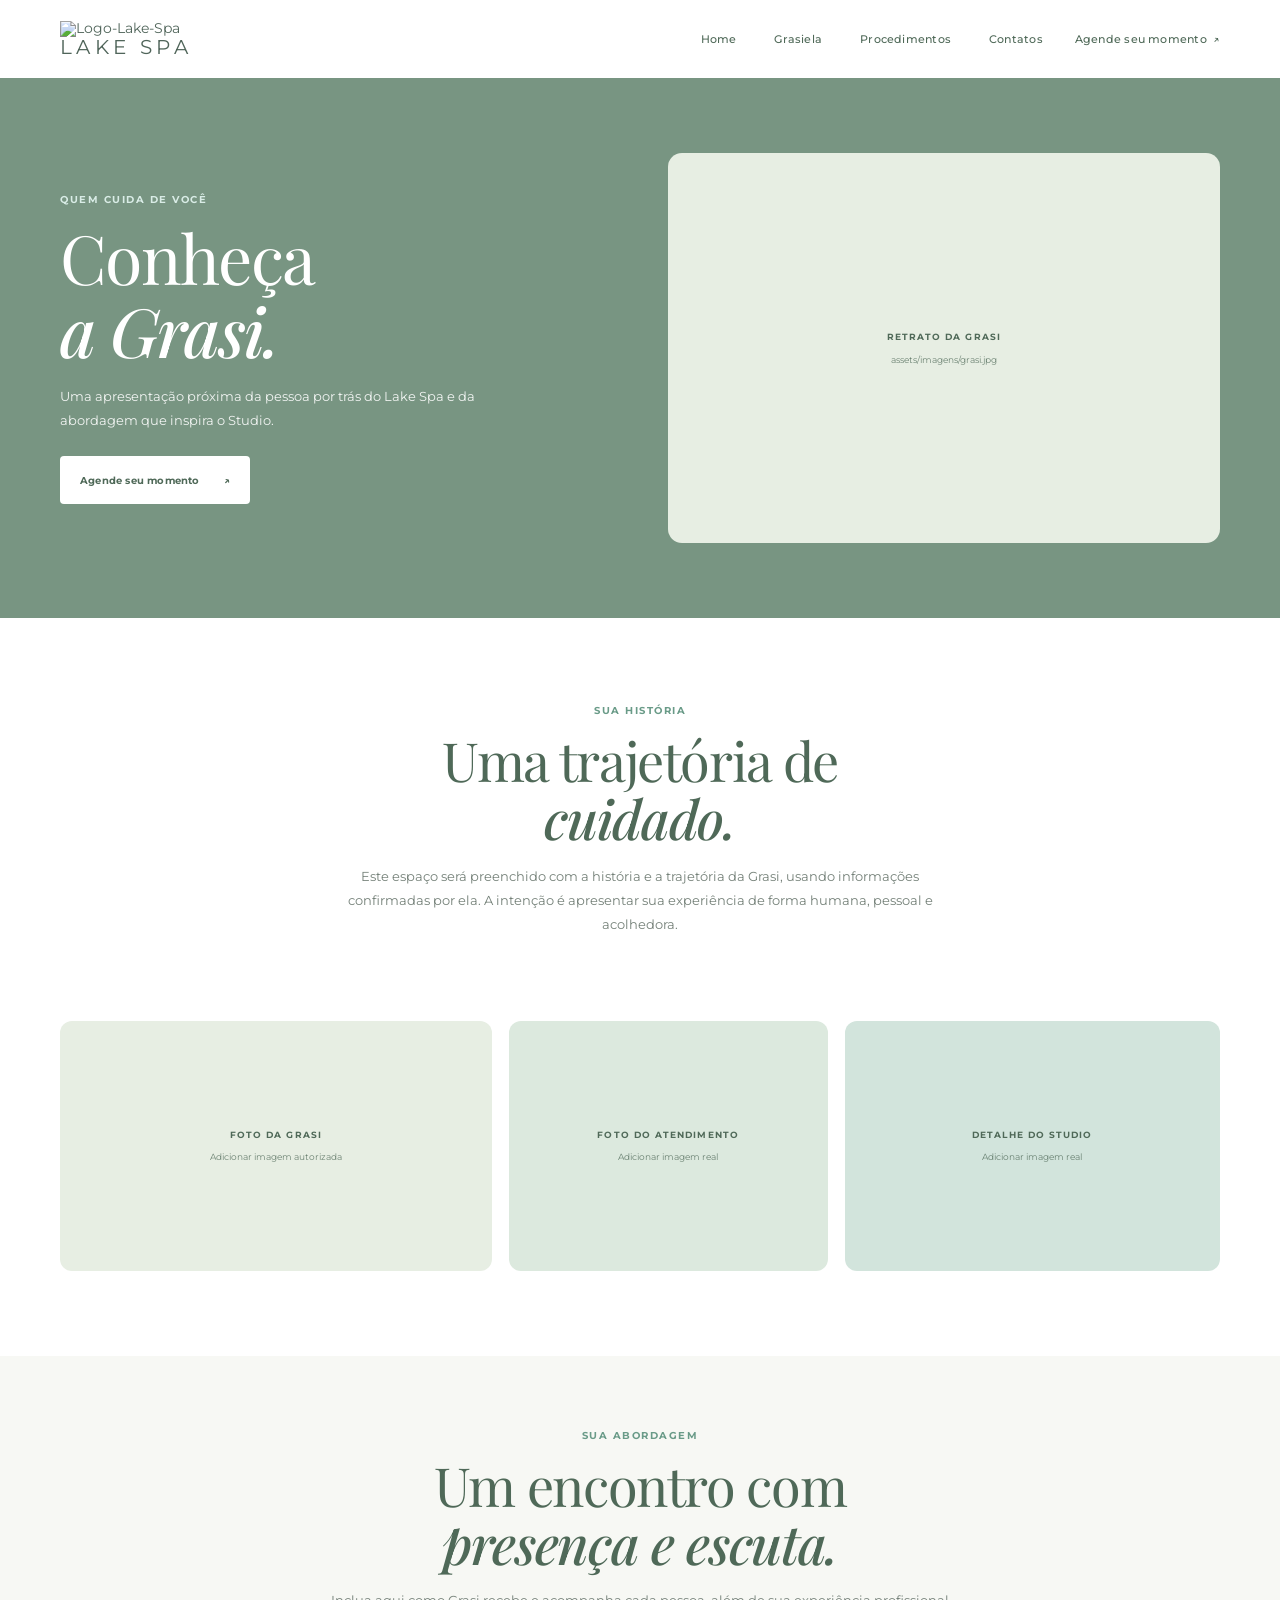
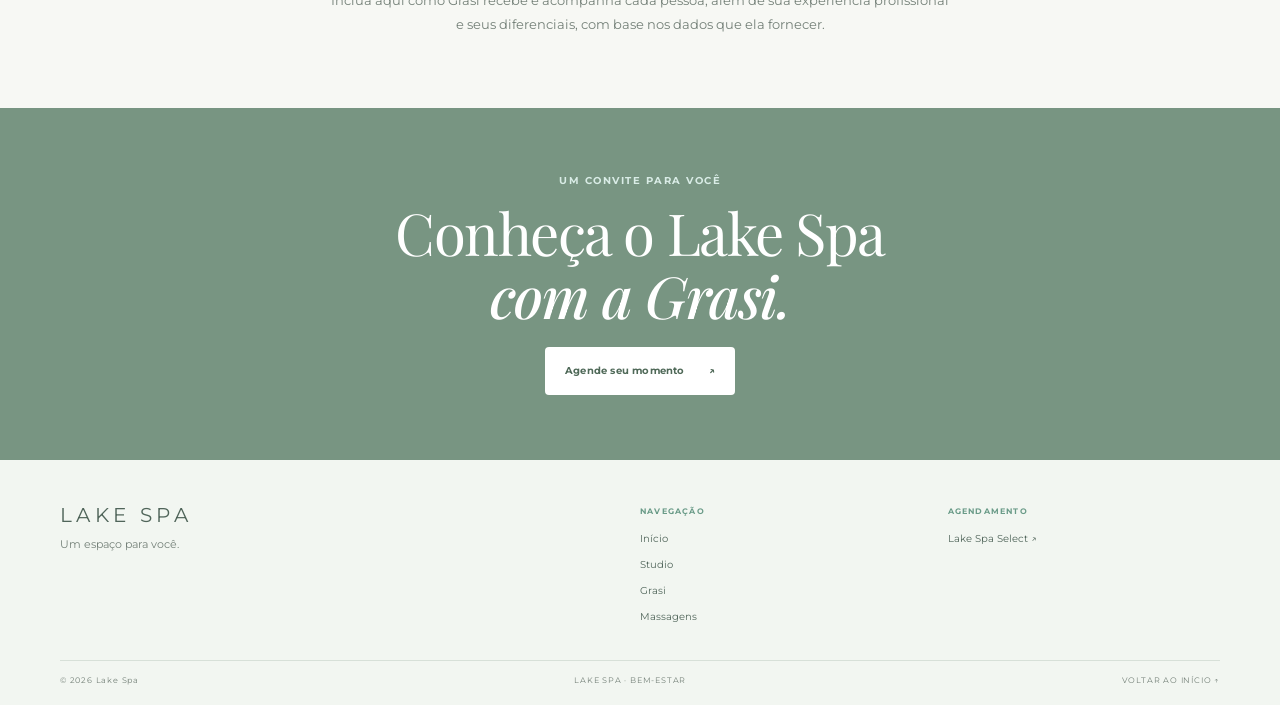
==== grasi.html @ 9eff35d7 "Projeto lake spa" ====
<!doctype html>
<html lang="pt-BR">
<head>
  <meta charset="utf-8">
  <meta name="viewport" content="width=device-width, initial-scale=1">
  <meta name="description" content="Conheça Grasi e a abordagem de cuidado que inspira o Lake Spa.">
  <meta name="theme-color" content="#2f7085">
  <meta property="og:title" content="Grasi | Lake Spa">
  <meta property="og:description" content="Conheça a pessoa por trás do Lake Spa e sua forma de cuidar.">
  <meta property="og:type" content="website">
  <title>Grasi | Lake Spa</title>
  <link rel="icon" href="assets/icones/favicon.svg" type="image/svg+xml">
  <link rel="preconnect" href="https://fonts.googleapis.com">
  <link rel="preconnect" href="https://fonts.gstatic.com" crossorigin>
  <link href="https://fonts.googleapis.com/css2?family=Montserrat:wght@400;500;600;700&family=Playfair+Display:ital,wght@0,400;0,500;1,400;1,500&display=swap" rel="stylesheet">
  <link rel="stylesheet" href="css/style.css">
  <script src="js/script.js" defer></script>
</head>

<body>
  <a class="skip-link" href="#conteudo">Pular para o conteúdo</a>
  <header class="site-header"><div class="header-inner">

    <a class="brand" href="index.html" aria-label="Lake Spa, início">
       <img src="assets/icones/logo-lake-spa.svg" alt="Logo-Lake-Spa">
       <span class="brand-name">LAKE SPA</span>
      </a>

    <button class="menu-toggle" type="button" aria-label="Abrir menu" aria-controls="site-navigation" aria-expanded="false"><span></span><span></span><span></span></button>

      <nav class="site-nav" id="site-navigation" aria-label="Navegação principal">
        <a href="index.html">Home</a>
        <a href="grasi.html">Grasiela</a>
        <a href="procedimentos.html">Procedimentos</a>
        <a href="#contato">Contatos</a>
      </nav>

    <a class="header-cta" href="https://lakespaselect.com/">Agende seu momento <span aria-hidden="true">↗</span></a>

  </div></header>
  <main id="conteudo">
    <section class="detail-hero">
      <div class="detail-copy"><p class="eyebrow">QUEM CUIDA DE VOCÊ</p><h1>Conheça<br><em>a Grasi.</em></h1><p>Uma apresentação próxima da pessoa por trás do Lake Spa e da abordagem que inspira o Studio.</p><a class="button button-light" href="https://lakespaselect.com/">Agende seu momento <span aria-hidden="true">↗</span></a></div>
      <div class="photo-slot detail-photo" role="img" aria-label="Espaço reservado para retrato autorizado da Grasi"><span>RETRATO DA GRASI</span><small>assets/imagens/grasi.jpg</small></div>
    </section>
    <section class="detail-story"><p class="eyebrow">SUA HISTÓRIA</p><h2>Uma trajetória de<br><em>cuidado.</em></h2><p>Este espaço será preenchido com a história e a trajetória da Grasi, usando informações confirmadas por ela. A intenção é apresentar sua experiência de forma humana, pessoal e acolhedora.</p></section>
    <section class="detail-gallery" aria-label="Fotografias da Grasi e do Studio"><div class="photo-slot" role="img" aria-label="Espaço reservado para foto autorizada da Grasi"><span>FOTO DA GRASI</span><small>Adicionar imagem autorizada</small></div><div class="photo-slot" role="img" aria-label="Espaço reservado para foto de atendimento"><span>FOTO DO ATENDIMENTO</span><small>Adicionar imagem real</small></div><div class="photo-slot" role="img" aria-label="Espaço reservado para foto do Studio"><span>DETALHE DO STUDIO</span><small>Adicionar imagem real</small></div></section>
    <section class="grasi-approach"><p class="eyebrow">SUA ABORDAGEM</p><h2>Um encontro com<br><em>presença e escuta.</em></h2><p>Inclua aqui como Grasi recebe e acompanha cada pessoa, além de sua experiência profissional e seus diferenciais, com base nos dados que ela fornecer.</p></section>
    <section class="detail-end"><p class="eyebrow">UM CONVITE PARA VOCÊ</p><h2>Conheça o Lake Spa<br><em>com a Grasi.</em></h2><a class="button button-light" href="https://lakespaselect.com/">Agende seu momento <span aria-hidden="true">↗</span></a></section>
  </main>
  <footer class="site-footer"><div class="footer-main"><div><a class="brand footer-brand" href="index.html"><span class="brand-name">LAKE SPA</span><span class="brand-caption">BEM-ESTAR E CUIDADO</span></a><p>Um espaço para você.</p></div><div><span class="footer-title">NAVEGAÇÃO</span><a href="index.html#inicio">Início</a><a href="index.html#studio">Studio</a><a href="grasi.html">Grasi</a><a href="index.html#massagens">Massagens</a></div><div><span class="footer-title">AGENDAMENTO</span><a href="https://lakespaselect.com/">Lake Spa Select ↗</a></div></div><div class="footer-bottom"><span>© <span data-current-year></span> Lake Spa</span><span>LAKE SPA · BEM-ESTAR</span><a href="index.html">VOLTAR AO INÍCIO ↑</a></div></footer>
</body>
</html>
---- css/style.css ----
:root {

  --lake-blue: #789582;
  --lake-blue-deep: #4f6958;
  --lake-blue-dark: #3f5748;

  --lake-white: #ffffff;
  --lake-pale: #f7f8f4;

  --lake-sage: #e7eee3;
  --lake-sage-strong: #dce8d9;
  --lake-mint: #d5e5db;
  --lake-sage-soft: #eef3eb;

  --lake-text: #50655a;
  --lake-muted: #748078;

  --lake-line: rgba(79, 105, 88, .16);

  --font-title: "Playfair Display", Georgia, "Times New Roman", serif;
  --font-body: "Montserrat", Arial, Helvetica, sans-serif;

  --content-width: 1160px;

}

* { box-sizing: border-box; }
html { scroll-behavior: smooth; }

body { 
  margin: 0;
  overflow-x: hidden;
  background: var(--lake-white);
  color: var(--lake-text);
  font-family: var(--font-body);
  font-size: 14px;
  font-weight: 400;
  line-height: 1.7;
}

a { color: inherit; text-decoration: none; }
img { display: block; max-width: 100%; }
button { font: inherit; }

h1, h2, h3, p {
     margin-top: 0;
}

h1, h2 { 
font-family: var(--font-title);
  font-weight: 400;
  letter-spacing: -.025em;
  line-height: 1.08;
 }

h3 {
  font-family: var(--font-title);
  font-weight: 500;
}

h1 em, h2 em { 
    font-weight: 500;
}

:focus-visible { outline: 3px solid #9acdb6; outline-offset: 4px; }
.skip-link { position: absolute; top: -5rem; left: 1rem; z-index: 100; padding: .8rem 1rem; background: #fff; }
.skip-link:focus { top: 1rem; }
.eyebrow { margin: 0 0 12px; font-size: 10px; font-weight: 700; letter-spacing: .15em; line-height: 1.6; text-transform: uppercase; }

/* Navegação: mantida compacta para dar destaque ao Hero */
.site-header { 
    position: relative; 
    z-index: 20; 
    min-height: 78px;
     background: #fff; 
}

.header-inner { 
  width: min(var(--content-width), calc(100% - 64px));
  min-height: 78px;
  margin: 0 auto;
  display: flex;
  align-items: center;
  justify-content: space-between;
  gap: 32px;
}

.brand { 
    display: flex; 
    flex-direction: column; 
    flex: 0 0 auto; 
    line-height: 1.1; 
}

.brand-name { 
  color: var(--lake-green-deep);
  font-family: var(--font-body);
  font-size: 20px;
  font-weight: 400;
  letter-spacing: .22em;
  line-height: 1;
}

.brand-caption { 
display: none
}

.site-nav { 
  display: flex;
  align-items: center;
  justify-content: center;
  gap: clamp(22px, 3vw, 38px);
  margin-left: auto;
  font-size: 11px;
  font-weight: 500;
}

.site-nav a { 
  position: relative;
  display: inline-flex;
  align-items: center;
  min-height: 32px;
  color: var(--lake-blue-deep);
  letter-spacing: .02em;
  transition: color .25s ease;
}

.site-nav a::after {
  content: "";
  position: absolute;
  left: 0;
  bottom: 2px;
  width: 100%;
  height: 1px;
  background: var(--lake-blue);
  transform: scaleX(0);
  transform-origin: center;
  transition: transform .28s ease;
}

.site-nav a:hover::after {
  transform: scaleX(1);
}

.site-nav a[aria-current="page"] {
  color: var(--lake-blue);
}

.site-nav a[aria-current="page"]::after {
  transform: scaleX(1);
}

.header-cta { 
  gap: 6px;
  min-height: 32px;
  padding: 0;
  border: 0;
  border-radius: 0;
  background: transparent;
  font-family: var(--font-body);
  font-size: 11px;
  font-weight: 500;
  white-space: nowrap;
 }



.site-nav a,
.header-cta {
  position: relative;
  display: inline-flex;
  align-items: center;
  min-height: 32px;
  color: var(--lake-blue-deep);
  letter-spacing: .02em;
  transition: color .25s ease;
}

.site-nav a::after,
.header-cta::after {
  content: "";
  position: absolute;
  left: 0;
  bottom: 2px;
  width: 100%;
  height: 1px;
  background: var(--lake-blue);
  transform: scaleX(0);
  transform-origin: center;
  transition: transform .28s ease;
}

.site-nav a:hover::after,
.header-cta:hover::after {
  transform: scaleX(1);
}

.menu-toggle { 
    display: none; 
}

/* Hero com colagem de imagens sobre teal, inspirada na referência */
.hero { min-height: 610px; display: grid; grid-template-columns: 1.05fr .95fr; align-items: center; gap: clamp(35px, 7vw, 92px); padding: 72px max(32px, calc((100% - var(--content-width))/2)); background: var(--lake-blue); color: #fff; }
.hero-collage { min-height: 440px; position: relative; width: min(100%, 570px); margin: 0 auto; }
.hero-collage::before, .hero-collage::after { content: ""; position: absolute; width: 73%; height: 82%; border: 1px solid rgba(187, 225, 214, .72); border-radius: 24px; }
.hero-collage::before { top: 1%; left: 3%; }
.hero-collage::after { top: 10%; right: 0; }
.photo-slot { position: relative; overflow: hidden; display: flex; flex-direction: column; align-items: center; justify-content: center; text-align: center; }
.photo-slot > span, .photo-slot > small { position: relative; z-index: 1; }
.photo-slot > span { font-size: 9px; font-weight: 700; letter-spacing: .12em; }
.photo-slot > small { margin-top: 7px; font-size: 9px; opacity: .8; }
.hero-photo { position: absolute; z-index: 1; width: 66%; height: 83%; border-radius: 15px; color: var(--lake-blue-deep); box-shadow: 0 10px 26px rgba(22, 56, 68, .12); }
.hero-photo-back { top: 5%; left: 7%; background: #d9e8df; }
.hero-photo-front { right: 1%; bottom: 8%; width: 58%; height: 68%; background: #bdd8d2; }
.hero-logo { position: absolute; z-index: 3; bottom: 3%; left: 45%; display: flex; flex-direction: column; align-items: center; color: #fff; font-size: 11px; font-weight: 400; letter-spacing: .24em; text-shadow: 0 1px 7px rgba(27,74,90,.45); }
.lotus-mark { font-size: 34px; line-height: 1.1; }
.hero-copy { max-width: 490px; padding: 14px 0; }
.hero-copy .eyebrow { color: #d9ece6; }
.hero h1 { margin: 15px 0 19px; font-size: clamp(52px, 6vw, 78px); line-height: 1.02; }
.hero-copy > p:not(.eyebrow) { max-width: 430px; margin: 0 0 26px; color: rgba(255,255,255,.9); font-size: 14px; line-height: 1.8; }
.button { min-height: 48px; display: inline-flex; align-items: center; justify-content: center; gap: 24px; padding: 0 20px; border-radius: 4px; font-size: 10px; font-weight: 700; letter-spacing: .02em; transition: background .2s ease, color .2s ease, transform .2s ease; }
.button:hover { transform: translateY(-2px); }

.button-light { 
    background: #fff; 
    color: var(--lake-blue-deep);
 }

.button-light:hover { 
    background: var(--lake-sage);
 }

.button-blue {
     background: var(--lake-blue);
      color: #fff; 
}

.hero-copy .button-light { 
  background: var(--lake-green);
  color: #ffffff;
}

/* Seções institucionais */
.section { padding: clamp(68px, 8vw, 105px) max(24px, calc((100% - var(--content-width))/2)); }
.section-heading { max-width: 720px; margin: 0 auto 38px; text-align: center; }
.section-heading .eyebrow { color: #6a9b88; }
.section-heading h2, .feature-copy h2, .final-cta h2 { margin: 10px 0 17px; color: var(--lake-blue-deep); font-size: clamp(35px, 4vw, 52px); }
.section-heading > p:not(.eyebrow) { max-width: 660px; margin: 0 auto; color: var(--lake-muted); font-size: 13px; line-height: 1.8; }
.intro { padding-top: 90px; padding-bottom: 90px; }
.intro .section-heading { margin-bottom: 19px; }
.text-link { width: fit-content; display: flex; gap: 17px; align-items: center; margin: 0 auto; padding: 7px 0; border-bottom: 1px solid var(--lake-blue); font-size: 11px; font-weight: 700; }
.text-link span { font-size: 15px; }

.benefits { 
  padding-top: 78px;
  padding-bottom: 100px;
  background: var(--lake-sage-soft);
}

.benefit-grid { width: min(1080px,100%); margin: auto; display: grid; grid-template-columns: repeat(4,1fr); gap: 17px; }
.benefit { min-height: 198px; display: flex; flex-direction: column; align-items: center; justify-content: center; padding: 24px 19px; border-radius: 13px; background: var(--lake-sage); text-align: center; }
.benefit-icon { margin-bottom: 12px; color: #5aaf91; font-family: var(--font-title); font-size: 34px; line-height: 1; }
.benefit h3 { margin: 0 0 8px; color: var(--lake-blue-deep); font-family: var(--font-title); font-size: 19px; font-weight: 500; }
.benefit p { max-width: 230px; margin: 0; color: var(--lake-muted); font-size: 11px; line-height: 1.7; }
.feature { width: min(var(--content-width),calc(100% - 64px)); margin: 0 auto; padding: 88px 0; display: grid; grid-template-columns: 1.02fr .98fr; align-items: center; gap: clamp(45px,8vw,100px); }
.feature-grasi { grid-template-columns: .98fr 1.02fr; border-top: 1px solid var(--lake-line); }
.feature-photo { min-height: 420px; border-radius: 13px; color: var(--lake-blue-deep); background: var(--lake-sage); }
.studio-photo { background: #dce9de; }
.grasi-photo { background: #e4ebdd; }
.feature-copy { max-width: 475px; }
.feature-copy .eyebrow { color: #6a9b88; }
.feature-copy h2 { margin-top: 13px; }
.feature-copy > p:not(.eyebrow) { max-width: 430px; margin-bottom: 25px; color: var(--lake-muted); font-size: 13px; line-height: 1.85; }
.feature-grasi .feature-copy { order: 0; }
.feature-grasi .feature-photo { order: 1; }

.studio-section {
  background: #ffffff;
}

.studio-details { width: min(1080px,calc(100% - 48px)); margin: auto; padding: 0 0 78px; }
.studio-details-heading { max-width: 690px; margin: 0 auto 30px; text-align: center; }
.studio-details-heading .eyebrow { color: #6a9b88; }
.studio-details-heading h2 { margin: 9px 0 13px; color: var(--lake-blue-deep); font-size: clamp(34px,4vw,49px); }
.studio-details-heading > p:not(.eyebrow) { color: var(--lake-muted); font-size: 12px; line-height: 1.8; }
.studio-gallery { display: grid; grid-template-columns: 1.15fr .9fr .9fr; gap: 15px; }
.studio-gallery-photo { min-height: 230px; border-radius: 11px; color: var(--lake-blue-deep); background: #dce9de; }
.studio-gallery-photo-two { background: #e4ebdd; }
.studio-gallery-photo-three { background: #d2e4dc; }
.studio-note-grid { display: grid; grid-template-columns: repeat(3,1fr); gap: 24px; margin: 36px 0 27px; }
.studio-note-grid article { padding: 17px 12px 0 0; border-top: 1px solid var(--lake-line); }
.studio-note-grid article > span { color: #6a9b88; font-size: 9px; font-weight: 700; }
.studio-note-grid h3 { margin: 8px 0 6px; color: var(--lake-blue-deep); font-family: var(--font-title); font-size: 18px; font-weight: 500; }
.studio-note-grid p { max-width: 300px; margin: 0; color: var(--lake-muted); font-size: 11px; line-height: 1.75; }
.studio-booking { width: fit-content; margin: 0 auto; }

.massages { 
    padding-top: 75px; 
    padding-bottom: 95px; 
    background: var(--lake-sage-soft);
 }

.massage-strip { width: min(1080px,100%); margin: 0 auto 28px; display: grid; grid-template-columns: repeat(3,1fr); gap: 22px; }
.massage-item { min-width: 0; display: block; background: #fff; border-radius: 12px; overflow: hidden; box-shadow: 0 7px 24px rgba(37,83,98,.07); }
.massage-photo { min-height: 260px; color: var(--lake-blue-deep); background: #dce9de; }
.massage-photo-two { background: #e4ebdd; }.massage-photo-three { background: #d2e4dc; }
.massage-caption { min-height: 85px; position: relative; display: flex; flex-direction: column; justify-content: center; gap: 5px; padding: 15px 42px 15px 18px; }
.massage-caption > span { color: #6a9b88; font-size: 8px; font-weight: 700; letter-spacing: .13em; }
.massage-caption strong { color: var(--lake-blue-deep); font-family: var(--font-title); font-size: 17px; font-weight: 500; }
.massage-caption i { position: absolute; top: 50%; right: 17px; transform: translateY(-50%); color: #5aaf91; font-style: normal; }
.massage-cta { display: flex; width: fit-content; margin: 0 auto; }
.ideal { display: grid; grid-template-columns: .9fr 1.1fr; align-items: center; gap: 65px; }
.ideal .section-heading { text-align: left; margin: 0; }
.ideal .section-heading .eyebrow { color: #6a9b88; }
.ideal .section-heading h2 { margin: 10px 0 0; color: var(--lake-blue-deep); font-size: clamp(37px,4.5vw,58px); }
.ideal-list { margin: 0; padding: 0; list-style: none; }
.ideal-list li { display: grid; grid-template-columns: 40px 1fr; gap: 13px; padding: 18px 0; border-bottom: 1px solid var(--lake-line); }
.ideal-list li > span { padding-top: 4px; color: #6a9b88; font-size: 10px; font-weight: 700; }
.ideal-list strong { color: var(--lake-blue-deep); font-family: var(--font-title); font-size: 19px; font-weight: 500; }
.ideal-list p { margin: 4px 0 0; color: var(--lake-muted); font-size: 11px; line-height: 1.7; }
.select-cta { min-height: 365px; display: flex; flex-direction: column; align-items: center; justify-content: center; padding: 70px 24px; background: var(--lake-blue); color: #fff; text-align: center; }
.select-cta .eyebrow { color: #d9ece6; }
.select-cta h2 { margin: 9px 0 14px; font-size: clamp(39px,5vw,61px); }
.select-cta > p:not(.eyebrow) { max-width: 480px; margin: 0 auto 22px; color: rgba(255,255,255,.9); font-size: 13px; }
.final-cta { padding: 72px 24px 84px; text-align: center; }
.final-cta .eyebrow { color: #6a9b88; }
.final-cta h2 { margin: 10px 0 21px; }

/* Rodapé institucional */
.site-footer { padding: 45px max(24px,calc((100% - var(--content-width))/2)) 17px; background: #f2f6f1; }
.footer-main { display: grid; grid-template-columns: 2fr 1fr 1fr; gap: 35px; padding-bottom: 35px; }
.footer-main > div:first-child > p { margin: 10px 0 0; color: var(--lake-muted); font-size: 11px; }
.footer-main > div:not(:first-child) { display: flex; flex-direction: column; align-items: flex-start; gap: 9px; font-size: 10px; }
.footer-title { margin-bottom: 3px; color: #6a9b88; font-size: 8px; font-weight: 700; letter-spacing: .15em; }
.footer-bottom { display: flex; justify-content: space-between; gap: 16px; padding-top: 13px; border-top: 1px solid var(--lake-line); color: var(--lake-muted); font-size: 8px; letter-spacing: .1em; }

/* Studio e Grasi: páginas próprias na mesma identidade */
.detail-hero { min-height: 540px; display: grid; grid-template-columns: 1fr 1fr; align-items: center; gap: 55px; padding: 65px max(32px,calc((100% - var(--content-width))/2)); background: var(--lake-blue); color: #fff; }
.detail-copy { max-width: 520px; }
.detail-copy .eyebrow { color: #d9ece6; }
.detail-copy h1 { margin: 12px 0 18px; font-size: clamp(43px,5.5vw,68px); }
.detail-copy h1 em { font-weight: 500; }
.detail-copy > p:not(.eyebrow) { max-width: 430px; margin-bottom: 24px; color: rgba(255,255,255,.9); font-size: 13px; line-height: 1.85; }
.detail-photo { min-height: 390px; border-radius: 14px; color: var(--lake-blue-deep); background: var(--lake-sage); }
.detail-story { width: min(800px,calc(100% - 48px)); margin: auto; padding: 85px 0; text-align: center; }
.detail-story .eyebrow, .grasi-approach .eyebrow { color: #6a9b88; }
.detail-story h2, .grasi-approach h2 { margin: 10px 0 16px; color: var(--lake-blue-deep); font-size: clamp(36px,4.5vw,54px); }
.detail-story > p:not(.eyebrow), .grasi-approach > p:not(.eyebrow) { max-width: 620px; margin: 0 auto; color: var(--lake-muted); font-size: 13px; line-height: 1.85; }
.detail-gallery { width: min(var(--content-width),calc(100% - 48px)); margin: 0 auto; padding-bottom: 85px; display: grid; grid-template-columns: 1.15fr .85fr 1fr; gap: 17px; }
.detail-gallery .photo-slot { min-height: 250px; border-radius: 12px; color: var(--lake-blue-deep); background: var(--lake-sage); }
.detail-gallery .photo-slot:nth-child(2) { background: #dce9de; }.detail-gallery .photo-slot:nth-child(3) { background: #d2e4dc; }
.grasi-approach { padding: 72px 24px; background: var(--lake-pale); text-align: center; }
.detail-end { padding: 65px 24px; background: var(--lake-blue); color: #fff; text-align: center; }
.detail-end .eyebrow { color: #d9ece6; }
.detail-end h2 { margin: 10px 0 20px; font-size: clamp(37px,4.8vw,58px); }

main {
  animation: contentEnter .7s ease both;
}

@keyframes contentEnter {
  from {
    opacity: 0;
  }

  to {
    opacity: 1;
  }
}

@media (max-width: 820px) {

  .site-header, .header-inner { min-height: 68px; }

  .header-inner { 
    width: calc(100% - 36px); 
    gap: 12px; 
}
  .brand-name { 
    font-size: 19px;
 }

  .menu-toggle { 
  order: 3;
  width: 42px;
  height: 42px;
  display: flex;
  flex-direction: column;
  justify-content: center;
  align-items: center;
  gap: 5px;
  border: 1px solid var(--lake-line);
  border-radius: 2px;
  background: #fff
}

  .menu-toggle span {   width: 17px;
  height: 1px;
  background: var(--lake-blue-deep);
 }

.header-cta {
  display: none;
}

  .site-nav {  
  position: absolute;
  top: 68px;
  left: 0;
  right: 0;
  display: none;
  flex-direction: column;
  align-items: stretch;
  gap: 0;
  padding: 9px 22px 17px;
  background: #fff;
  box-shadow: 0 12px 18px rgba(36, 89, 109, .10);
 }

  .site-nav.is-open { 
    display: flex; 
}

  .site-nav a { 
  min-height: 0;
  padding: 13px 2px;
  border-bottom: 1px solid var(--lake-line);
 }

 .site-nav a::after {
  display: none;
}

.hero {
  min-height: 0;
  grid-template-columns: 1fr;
  gap: 10px;
  padding: 45px 22px 55px;
  text-align: center;
}

/* Composição visual */

.hero-collage {
  width: min(100%, 500px);
  min-height: clamp(320px, 82vw, 430px);
}

/* Molduras suaves */

.hero-collage::before,
.hero-collage::after {
  content: "";
  position: absolute;
  border: 1px solid rgba(79, 105, 88, .20);
  border-radius: 50%;
  pointer-events: none;
}

.hero-collage::before {
  width: 74%;
  height: 74%;
  top: 4%;
  left: 2%;
}

.hero-collage::after {
  width: 62%;
  height: 62%;
  right: 0;
  bottom: 5%;
}

/* Espaços para imagens */

.hero-photo {
  position: absolute;
  z-index: 1;
  overflow: hidden;
  display: flex;
  flex-direction: column;
  align-items: center;
  justify-content: center;
  text-align: center;
  color: var(--lake-green-deep);
  border-radius: 10px;
}

/* Foto principal */

.hero-photo-back {
  top: 3%;
  left: 5%;
  width: 65%;
  height: 82%;
  background: var(--lake-sage);
}

/* Segunda imagem */

.hero-photo-front {
  right: 2%;
  bottom: 4%;
  width: 57%;
  height: 65%;
  background: var(--lake-mint);
  box-shadow: 0 18px 40px rgba(63, 87, 72, .10);
}

/* Texto dos placeholders */

.hero-photo > span {
  font-size: 9px;
  font-weight: 600;
  letter-spacing: .12em;
}

.hero-photo > small {
  margin-top: 7px;
  font-size: 8px;
  opacity: .65;
}

/* Marca sobre as imagens */

.hero-logo {
  position: absolute;
  z-index: 3;
  left: 45%;
  bottom: 2%;
  display: flex;
  flex-direction: column;
  align-items: center;
  color: var(--lake-green-dark);
  font-family: var(--font-body);
  font-size: 10px;
  font-weight: 600;
  letter-spacing: .22em;
}

.lotus-mark {
  color: var(--lake-green);
  font-size: 30px;
  line-height: 1.1;
}

/* Texto */

.hero-copy {
  max-width: 490px;
  padding: 20px 0;
}

.hero-copy .eyebrow {
  color: var(--lake-green);
}

.hero h1 {
  margin: 14px 0 20px;
  color: var(--lake-green-deep);
  font-family: var(--font-title);
  font-size: clamp(52px, 6vw, 78px);
  font-weight: 400;
  line-height: 1.02;
  letter-spacing: -.035em;
}

.hero-copy > p:not(.eyebrow) {
  max-width: 430px;
  margin: 0 0 28px;
  color: var(--lake-green-deep);
  font-size: 14px;
  line-height: 1.85;
}

/* Botão */

.hero-copy .button-light {
  background: var(--lake-green);
  color: #ffffff;
  border-radius: 2px;
}

.hero-copy .button-light:hover {
  background: var(--lake-green-dark);
}

  .section { padding: 65px 22px; }
  .section-heading { margin-bottom: 28px; }
  .section-heading h2, .feature-copy h2, .final-cta h2 { font-size: clamp(34px,8vw,46px); }
  .benefit-grid { grid-template-columns: repeat(2,1fr); gap: 11px; }
  .benefit { min-height: 176px; padding: 19px 13px; }
  .feature, .feature-grasi { width: calc(100% - 44px); padding: 60px 0; grid-template-columns: 1fr; gap: 28px; }
  .feature-photo { min-height: clamp(250px,68vw,390px); }
  .studio-details { width: calc(100% - 44px); padding-bottom: 60px; }
  .studio-gallery { grid-template-columns: 1fr; gap: 11px; }
  .studio-gallery-photo { min-height: clamp(220px,58vw,320px); }
  .studio-note-grid { grid-template-columns: 1fr; gap: 14px; margin: 28px 0 24px; }
  .studio-note-grid article { padding-top: 13px; }
  .feature-copy { max-width: 600px; margin: auto; text-align: center; }
  .feature-copy > p:not(.eyebrow) { margin-left: auto; margin-right: auto; }
  .feature-grasi .feature-copy { order: 1; }.feature-grasi .feature-photo { order: 0; }
  .massage-strip { grid-template-columns: 1fr; max-width: 570px; gap: 16px; }
  .massage-photo { min-height: clamp(220px,60vw,330px); }
  .massage-caption { min-height: 76px; }
  .ideal { grid-template-columns: 1fr; gap: 20px; }
  .ideal .section-heading { text-align: center; }
  .ideal-list { width: min(600px,100%); margin: auto; }
  .detail-hero { min-height: auto; grid-template-columns: 1fr; gap: 26px; padding: 45px 24px 55px; text-align: center; }
  .detail-copy { margin: auto; }.detail-copy > p:not(.eyebrow) { margin-left: auto; margin-right: auto; }
  .detail-photo { min-height: clamp(260px,66vw,390px); }
  .detail-gallery { grid-template-columns: 1fr 1fr; gap: 11px; padding-bottom: 60px; }
  .detail-gallery .photo-slot { min-height: 200px; }.detail-gallery .photo-slot:last-child { display: none; }
}

@media (max-width: 460px) {
  .header-inner { width: calc(100% - 26px); }
  .brand-caption { font-size: 6px; }
  .header-cta { gap: 6px; padding: 10px 9px; font-size: 8px; }
  .hero { padding: 28px 16px 35px; }
  .hero-collage { min-height: 300px; }
  .hero-photo > span { font-size: 7px; }.hero-photo > small { font-size: 7px; }
  .hero-logo { font-size: 9px; }.lotus-mark { font-size: 27px; }
  .hero h1 { font-size: 43px; }
  .benefit { min-height: 168px; }
  .benefit h3 { font-size: 17px; }
  .footer-main { grid-template-columns: 1fr 1fr; gap: 27px 18px; }
  .footer-main > div:first-child { grid-column: 1 / -1; }
  .footer-bottom { flex-wrap: wrap; row-gap: 10px; }
}

@media (prefers-reduced-motion: reduce) {
  html { scroll-behavior: auto; }
  *, *::before, *::after { scroll-behavior: auto !important; animation-duration: .01ms !important; transition-duration: .01ms !important; }
}
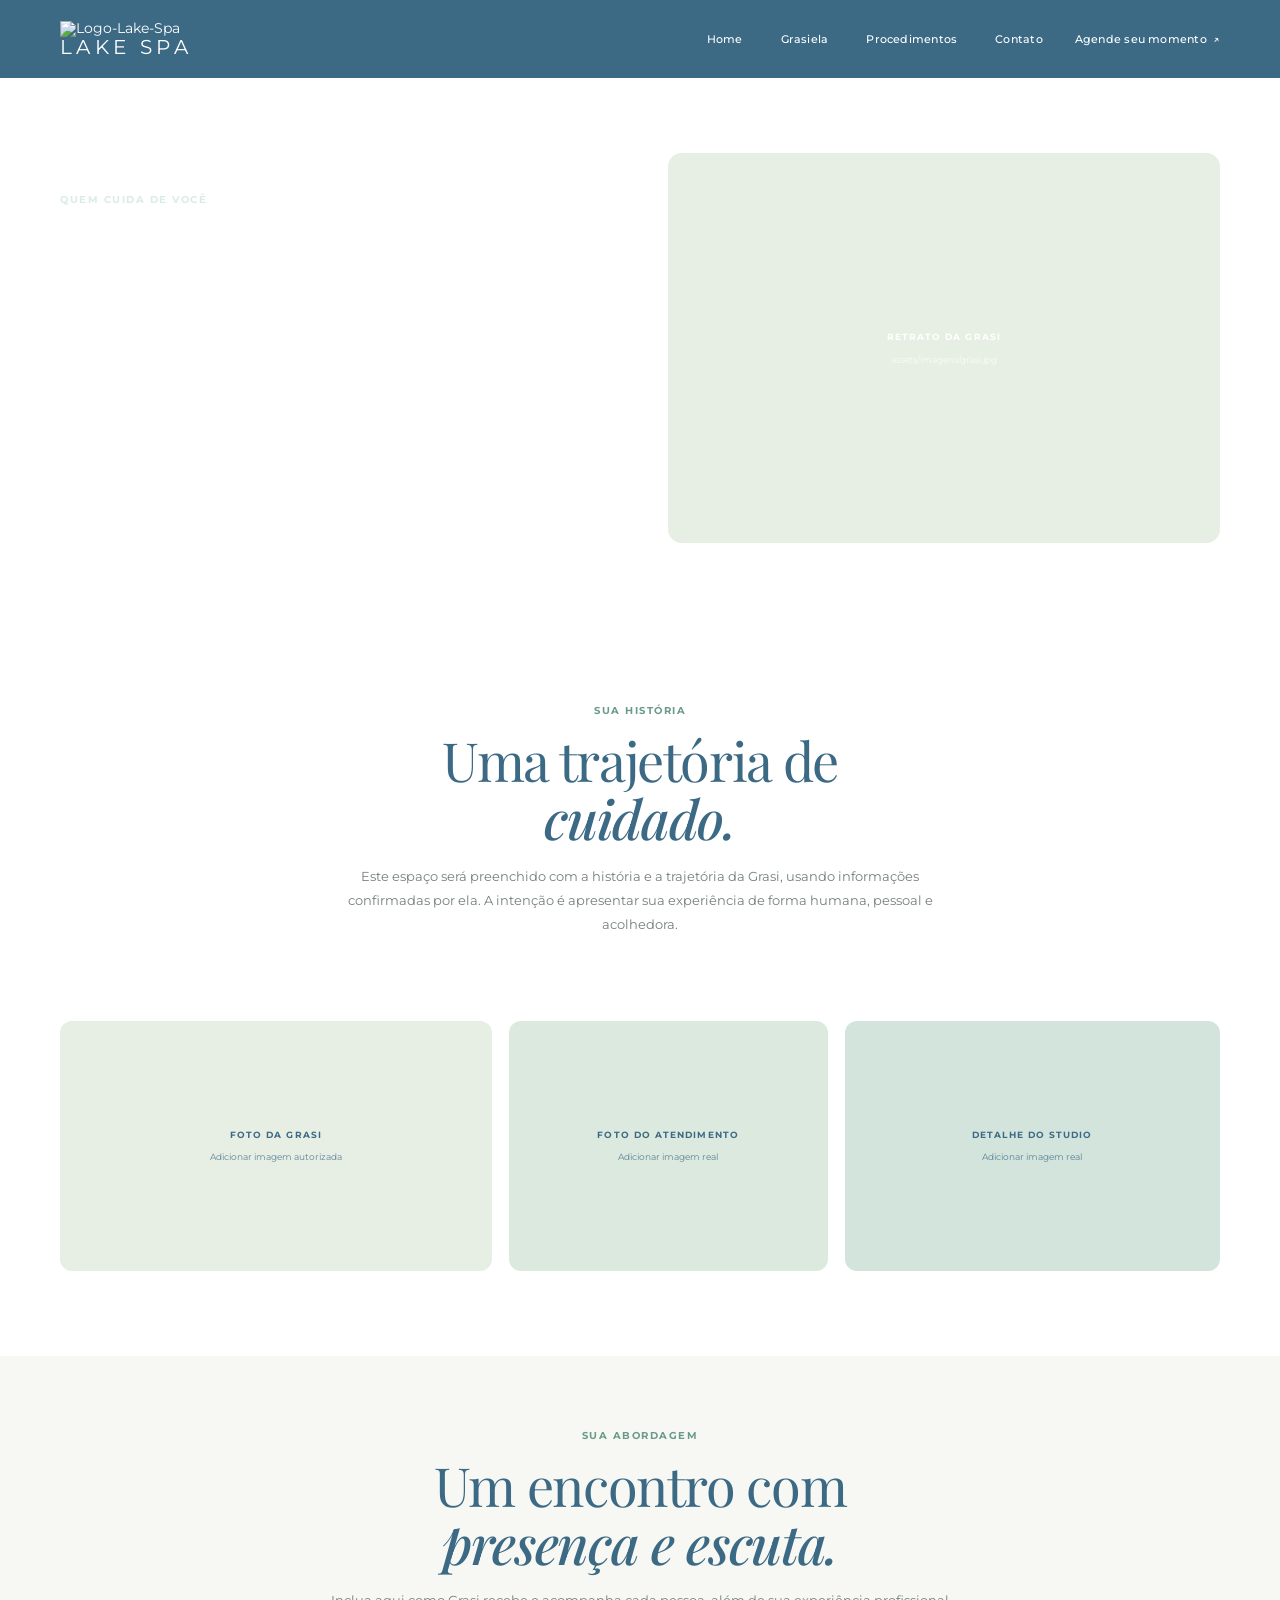
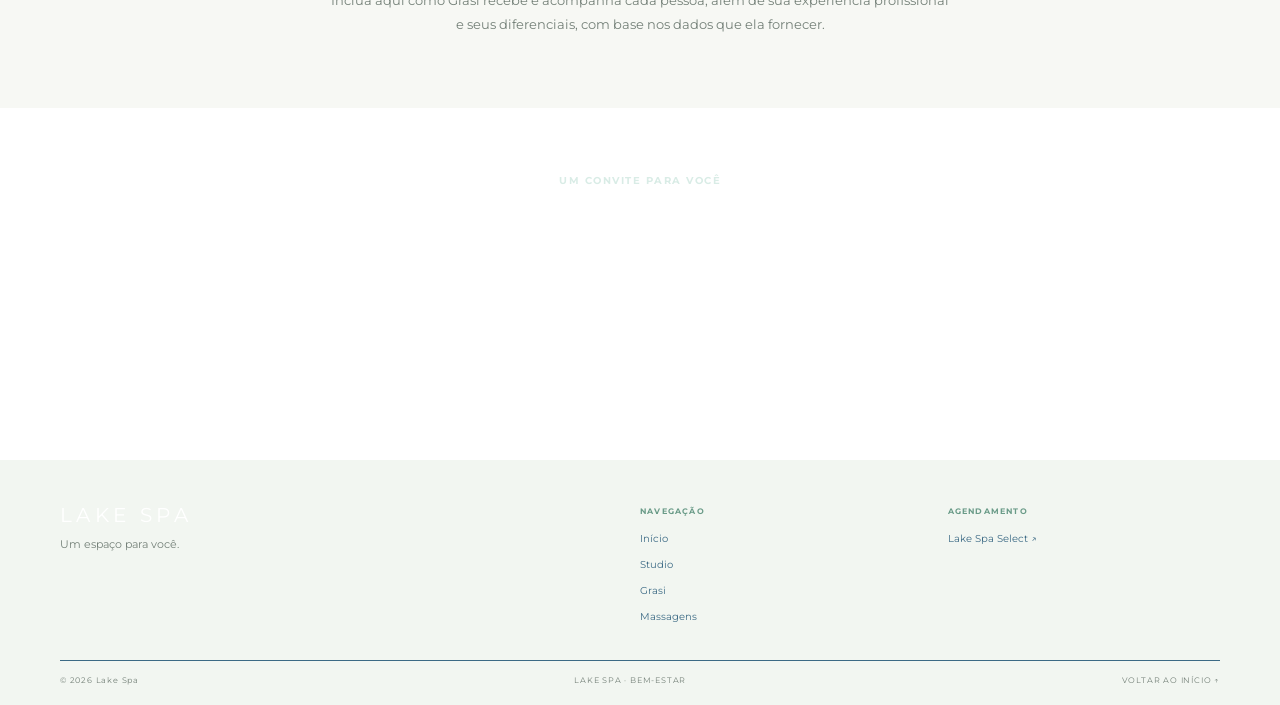
==== commit aecca72c: "header" ====
--- a/grasi.html
+++ b/grasi.html
@@ -32,7 +32,7 @@
         <a href="index.html">Home</a>
         <a href="grasi.html">Grasiela</a>
         <a href="procedimentos.html">Procedimentos</a>
-        <a href="#contato">Contatos</a>
+        <a href="index.html#contato">Contato</a>
       </nav>
 
     <a class="header-cta" href="https://lakespaselect.com/">Agende seu momento <span aria-hidden="true">↗</span></a>
--- a/css/style.css
+++ b/css/style.css
@@ -1,9 +1,10 @@
 :root {
 
-  --lake-blue: #789582;
-  --lake-blue-deep: #4f6958;
-  --lake-blue-dark: #3f5748;
-
+  --color-primary: #3c6a85;
+  --color-primary-dark: #2d5065;
+  --color-primary-light: #6f91a5;
+
+  --color-white: #ffffff;
   --lake-white: #ffffff;
   --lake-pale: #f7f8f4;
 
@@ -12,10 +13,10 @@
   --lake-mint: #d5e5db;
   --lake-sage-soft: #eef3eb;
 
-  --lake-text: #50655a;
+  --lake-text: #3c6a85;
   --lake-muted: #748078;
 
-  --lake-line: rgba(79, 105, 88, .16);
+  --lake-line:#3c6a85;
 
   --font-title: "Playfair Display", Georgia, "Times New Roman", serif;
   --font-body: "Montserrat", Arial, Helvetica, sans-serif;
@@ -68,12 +69,15 @@
 .eyebrow { margin: 0 0 12px; font-size: 10px; font-weight: 700; letter-spacing: .15em; line-height: 1.6; text-transform: uppercase; }
 
 /* Navegação: mantida compacta para dar destaque ao Hero */
-.site-header { 
-    position: relative; 
-    z-index: 20; 
-    min-height: 78px;
-     background: #fff; 
-}
+
+.site-header {
+  position: sticky;
+  top: 0;
+  z-index: 1000;
+  min-height: 78px;
+  background: #3c6a85;
+}
+
 
 .header-inner { 
   width: min(var(--content-width), calc(100% - 64px));
@@ -85,11 +89,13 @@
   gap: 32px;
 }
 
+
 .brand { 
     display: flex; 
     flex-direction: column; 
     flex: 0 0 auto; 
     line-height: 1.1; 
+    color: white;
 }
 
 .brand-name { 
@@ -120,7 +126,7 @@
   display: inline-flex;
   align-items: center;
   min-height: 32px;
-  color: var(--lake-blue-deep);
+  color: white;
   letter-spacing: .02em;
   transition: color .25s ease;
 }
@@ -131,11 +137,11 @@
   left: 0;
   bottom: 2px;
   width: 100%;
-  height: 1px;
-  background: var(--lake-blue);
+  height: 0.5px;
+  background: rgba(255, 255, 255, 0.85);
   transform: scaleX(0);
   transform-origin: center;
-  transition: transform .28s ease;
+  transition: transform 0.35s ease;
 }
 
 .site-nav a:hover::after {
@@ -143,7 +149,7 @@
 }
 
 .site-nav a[aria-current="page"] {
-  color: var(--lake-blue);
+  color: #ffffff;
 }
 
 .site-nav a[aria-current="page"]::after {
@@ -171,7 +177,7 @@
   display: inline-flex;
   align-items: center;
   min-height: 32px;
-  color: var(--lake-blue-deep);
+  color: white;
   letter-spacing: .02em;
   transition: color .25s ease;
 }
@@ -183,11 +189,11 @@
   left: 0;
   bottom: 2px;
   width: 100%;
-  height: 1px;
-  background: var(--lake-blue);
+  height: 0.5px;
+  background: rgba(255, 255, 255, 0.85);
   transform: scaleX(0);
   transform-origin: center;
-  transition: transform .28s ease;
+  transition: transform 0.35s ease;
 }
 
 .site-nav a:hover::after,
@@ -212,7 +218,13 @@
 .hero-photo { position: absolute; z-index: 1; width: 66%; height: 83%; border-radius: 15px; color: var(--lake-blue-deep); box-shadow: 0 10px 26px rgba(22, 56, 68, .12); }
 .hero-photo-back { top: 5%; left: 7%; background: #d9e8df; }
 .hero-photo-front { right: 1%; bottom: 8%; width: 58%; height: 68%; background: #bdd8d2; }
-.hero-logo { position: absolute; z-index: 3; bottom: 3%; left: 45%; display: flex; flex-direction: column; align-items: center; color: #fff; font-size: 11px; font-weight: 400; letter-spacing: .24em; text-shadow: 0 1px 7px rgba(27,74,90,.45); }
+
+.hero-logo img {
+  width: 100px;
+  height: auto;
+  object-fit: contain;
+}
+
 .lotus-mark { font-size: 34px; line-height: 1.1; }
 .hero-copy { max-width: 490px; padding: 14px 0; }
 .hero-copy .eyebrow { color: #d9ece6; }
@@ -357,6 +369,146 @@
 main {
   animation: contentEnter .7s ease both;
 }
+
+
+
+
+/* HERO — FOTO INTEIRA COM EFEITO PARALLAX */
+
+.hero {
+  position: relative;
+  min-height: 90vh;
+  overflow: hidden;
+  isolation: isolate;
+
+  background-image: url("../assets/imagens/salacasal-2.jpg");
+  background-size: cover;
+  background-position: center;
+  background-repeat: no-repeat;
+  background-attachment: fixed;
+}
+
+/* Imagem de fundo */
+.hero-background {
+  position: absolute;
+  inset: -8% 0;
+  z-index: -2;
+
+  background-image: url("https://img.grouponcdn.com/metro_draft_service/BeQqYrsnrN8G9wPgvoH7Pz/3t-1536x1024/v1/t1800x1200.jpg");
+  background-size: cover;
+  background-position: center;
+  background-repeat: no-repeat;
+
+  transform: translateY(0) scale(1.05);
+  will-change: transform;
+}
+
+/* Camada para melhorar a leitura */
+.hero-overlay {
+  position: absolute;
+  inset: 0;
+  z-index: -1;
+
+  background: linear-gradient(
+    90deg,
+    rgba(20, 35, 26, 0.08) 0%,
+    rgba(20, 35, 26, 0.25) 38%,
+    rgba(20, 35, 26, 0.76) 100%
+  );
+}
+
+/* Textos à esquerda */
+.hero-copy {
+  width: min(100%, 480px);
+  margin-right: auto;
+  margin-left: 0;
+  color: #ffffff;
+  text-align: left;
+}
+
+.hero-copy .eyebrow {
+  margin-bottom: 20px;
+  color: #e7eee3;
+  letter-spacing: 0.18em;
+  font-size: 0.76rem;
+  font-weight: 600;
+}
+
+.hero-copy h1 {
+  margin: 0 0 24px;
+  font-size: clamp(2.8rem, 5vw, 5rem);
+  line-height: 1.08;
+  
+}
+
+
+.hero-copy h1 em {
+  color: #dce8d9;
+  font-weight: 400;
+}
+
+.hero-copy > p:not(.eyebrow) {
+  max-width: 440px;
+  margin: 0 0 30px 0;
+  color: #ffffff;
+  font-size: 1rem;
+  line-height: 1.8;
+  text-align: left;
+}
+
+.hero-copy .button {
+  display: inline-flex;
+  align-items: center;
+  justify-content: center;
+  gap: 12px;
+}
+
+/* Adaptação para celular */
+@media (max-width: 820px) {
+  .hero {
+    min-height: 580px;
+    padding: 60px 24px;
+  }
+
+  .hero-background {
+    inset: -3% 0;
+    background-position: 42% center;
+  }
+
+  .hero-overlay {
+    background: linear-gradient(
+      0deg,
+      rgba(20, 35, 26, 0.88) 0%,
+      rgba(20, 35, 26, 0.52) 55%,
+      rgba(20, 35, 26, 0.12) 100%
+    );
+  }
+
+  .hero-copy {
+    width: 100%;
+    max-width: 480px;
+    margin-top: auto;
+  }
+
+  .hero-copy h1 {
+    font-size: clamp(2.6rem, 10vw, 4rem);
+  }
+
+  .hero-copy > p:not(.eyebrow) {
+    max-width: 100%;
+  }
+}
+
+@media (prefers-reduced-motion: reduce) {
+  .hero-background {
+    will-change: auto;
+  }
+}
+
+
+
+
+
 
 @keyframes contentEnter {
   from {
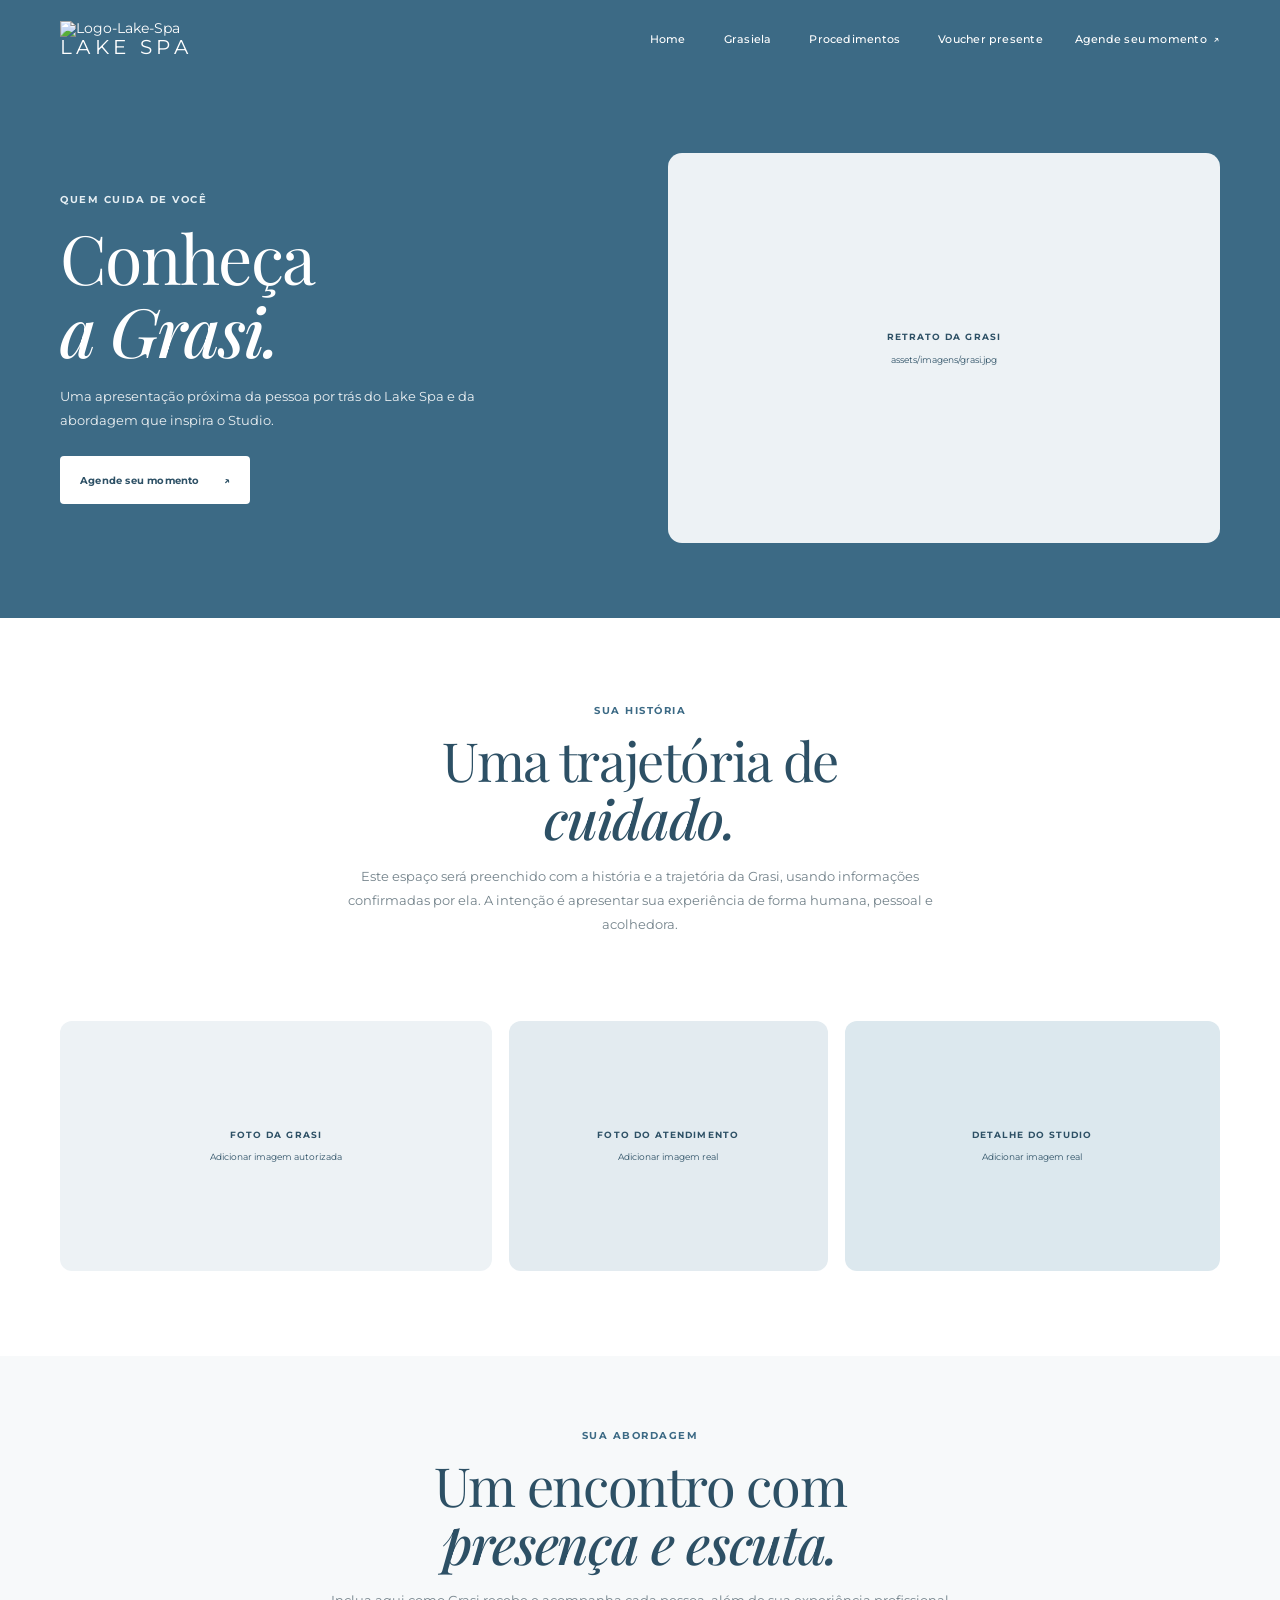
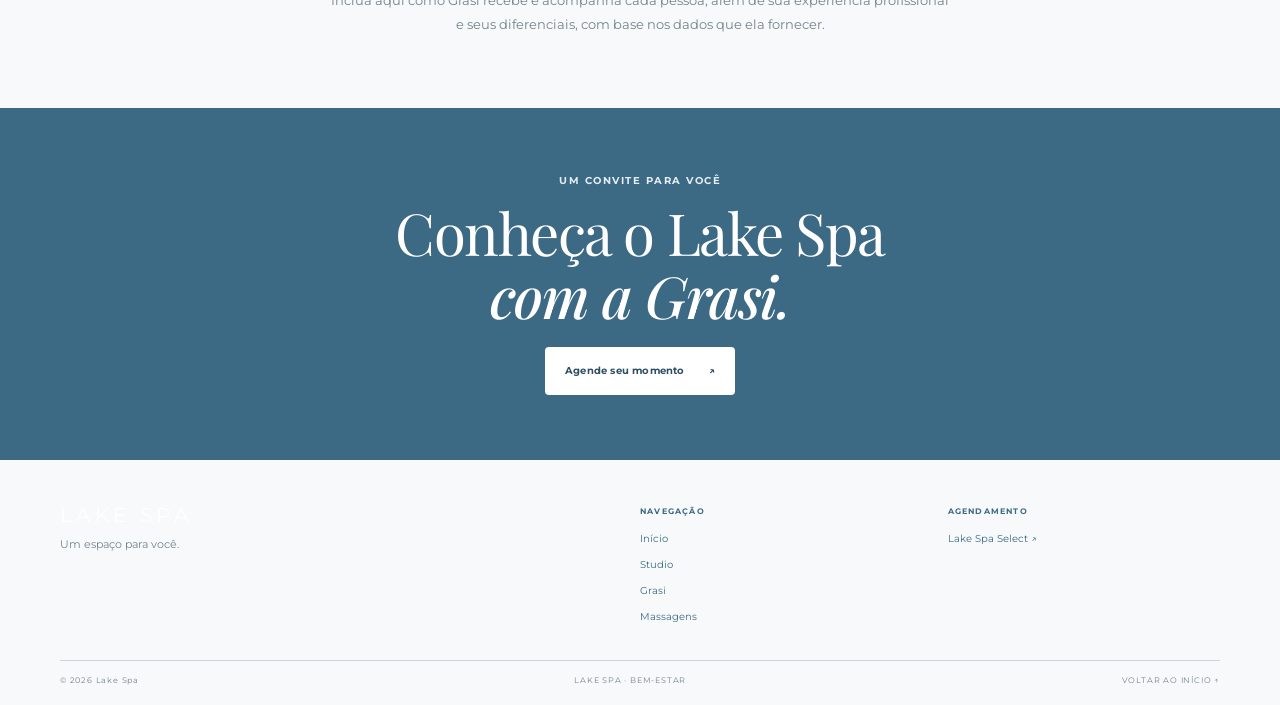
==== commit 00afff5c: "att." ====
--- a/grasi.html
+++ b/grasi.html
@@ -32,7 +32,7 @@
         <a href="index.html">Home</a>
         <a href="grasi.html">Grasiela</a>
         <a href="procedimentos.html">Procedimentos</a>
-        <a href="index.html#contato">Contato</a>
+        <a href="index.html#voucher">Voucher presente</a>
       </nav>
 
     <a class="header-cta" href="https://lakespaselect.com/">Agende seu momento <span aria-hidden="true">↗</span></a>
--- a/css/style.css
+++ b/css/style.css
@@ -1,34 +1,44 @@
+
 :root {
-
   --color-primary: #3c6a85;
   --color-primary-dark: #2d5065;
   --color-primary-light: #6f91a5;
-
   --color-white: #ffffff;
+
   --lake-white: #ffffff;
-  --lake-pale: #f7f8f4;
-
-  --lake-sage: #e7eee3;
-  --lake-sage-strong: #dce8d9;
-  --lake-mint: #d5e5db;
-  --lake-sage-soft: #eef3eb;
+  --lake-pale: #f7f9fa;
+  --lake-sage: #edf2f5;
+  --lake-sage-strong: #e3ebf0;
+  --lake-mint: #dce8ee;
+  --lake-sage-soft: #f3f6f8;
 
   --lake-text: #3c6a85;
-  --lake-muted: #748078;
-
-  --lake-line:#3c6a85;
+  --lake-muted: #74838b;
+  --lake-line: rgba(60, 106, 133, 0.24);
+
+  --lake-blue: var(--color-primary);
+  --lake-blue-deep: var(--color-primary-dark);
+  --lake-green: var(--color-primary);
+  --lake-green-deep: var(--color-primary-dark);
+  --lake-green-dark: var(--color-primary-dark);
 
   --font-title: "Playfair Display", Georgia, "Times New Roman", serif;
   --font-body: "Montserrat", Arial, Helvetica, sans-serif;
 
   --content-width: 1160px;
-
-}
-
-* { box-sizing: border-box; }
-html { scroll-behavior: smooth; }
-
-body { 
+}
+
+/* Geral */
+
+* {
+  box-sizing: border-box;
+}
+
+html {
+  scroll-behavior: smooth;
+}
+
+body {
   margin: 0;
   overflow-x: hidden;
   background: var(--lake-white);
@@ -39,79 +49,125 @@
   line-height: 1.7;
 }
 
-a { color: inherit; text-decoration: none; }
-img { display: block; max-width: 100%; }
-button { font: inherit; }
-
-h1, h2, h3, p {
-     margin-top: 0;
-}
-
-h1, h2 { 
-font-family: var(--font-title);
+a {
+  color: inherit;
+  text-decoration: none;
+}
+
+img {
+  display: block;
+  max-width: 100%;
+}
+
+button,
+input,
+select,
+textarea {
+  font: inherit;
+}
+
+h1,
+h2,
+h3,
+p {
+  margin-top: 0;
+}
+
+h1,
+h2 {
+  font-family: var(--font-title);
   font-weight: 400;
-  letter-spacing: -.025em;
+  letter-spacing: -0.025em;
   line-height: 1.08;
- }
+}
 
 h3 {
   font-family: var(--font-title);
   font-weight: 500;
 }
 
-h1 em, h2 em { 
-    font-weight: 500;
-}
-
-:focus-visible { outline: 3px solid #9acdb6; outline-offset: 4px; }
-.skip-link { position: absolute; top: -5rem; left: 1rem; z-index: 100; padding: .8rem 1rem; background: #fff; }
-.skip-link:focus { top: 1rem; }
-.eyebrow { margin: 0 0 12px; font-size: 10px; font-weight: 700; letter-spacing: .15em; line-height: 1.6; text-transform: uppercase; }
-
-/* Navegação: mantida compacta para dar destaque ao Hero */
+h1 em,
+h2 em {
+  font-weight: 500;
+}
+
+:focus-visible {
+  outline: 3px solid #9ac5da;
+  outline-offset: 4px;
+}
+
+.skip-link {
+  position: absolute;
+  top: -5rem;
+  left: 1rem;
+  z-index: 100;
+  padding: 0.8rem 1rem;
+  background: #fff;
+}
+
+.skip-link:focus {
+  top: 1rem;
+}
+
+.eyebrow {
+  margin: 0 0 12px;
+  font-size: 10px;
+  font-weight: 700;
+  letter-spacing: 0.15em;
+  line-height: 1.6;
+  text-transform: uppercase;
+}
+
+/* Cabeçalho */
 
 .site-header {
   position: sticky;
   top: 0;
   z-index: 1000;
   min-height: 78px;
-  background: #3c6a85;
-}
-
-
-.header-inner { 
+  background: var(--color-primary);
+}
+
+.header-inner {
+  position: relative;
+  display: flex;
   width: min(var(--content-width), calc(100% - 64px));
   min-height: 78px;
   margin: 0 auto;
-  display: flex;
   align-items: center;
   justify-content: space-between;
   gap: 32px;
 }
 
-
-.brand { 
-    display: flex; 
-    flex-direction: column; 
-    flex: 0 0 auto; 
-    line-height: 1.1; 
-    color: white;
-}
-
-.brand-name { 
-  color: var(--lake-green-deep);
+.brand {
+  display: flex;
+  flex: 0 0 auto;
+  flex-direction: column;
+  line-height: 1.1;
+  color: #fff;
+}
+
+.brand img {
+  width: auto;
+  max-width: 180px;
+  max-height: 58px;
+  object-fit: contain;
+}
+
+.brand-name {
+  color: #fff;
   font-family: var(--font-body);
   font-size: 20px;
   font-weight: 400;
-  letter-spacing: .22em;
+  letter-spacing: 0.22em;
   line-height: 1;
 }
 
-.brand-caption { 
-display: none
-}
-
-.site-nav { 
+.brand-caption {
+  display: none;
+}
+
+.site-nav {
   display: flex;
   align-items: center;
   justify-content: center;
@@ -121,294 +177,93 @@
   font-weight: 500;
 }
 
-.site-nav a { 
+.site-nav a,
+.header-cta {
   position: relative;
   display: inline-flex;
+  min-height: 32px;
   align-items: center;
-  min-height: 32px;
-  color: white;
-  letter-spacing: .02em;
-  transition: color .25s ease;
-}
-
-.site-nav a::after {
+  color: #fff;
+  letter-spacing: 0.02em;
+  transition: color 0.25s ease;
+}
+
+.site-nav a::after,
+.header-cta::after {
+  position: absolute;
+  right: 0;
+  bottom: 2px;
+  left: 0;
+  height: 1px;
+  background: rgba(255, 255, 255, 0.85);
   content: "";
-  position: absolute;
-  left: 0;
-  bottom: 2px;
-  width: 100%;
-  height: 0.5px;
-  background: rgba(255, 255, 255, 0.85);
   transform: scaleX(0);
   transform-origin: center;
-  transition: transform 0.35s ease;
-}
-
-.site-nav a:hover::after {
+  transition: transform 0.3s ease;
+}
+
+.site-nav a:hover::after,
+.site-nav a[aria-current="page"]::after,
+.header-cta:hover::after {
   transform: scaleX(1);
 }
 
 .site-nav a[aria-current="page"] {
-  color: #ffffff;
-}
-
-.site-nav a[aria-current="page"]::after {
-  transform: scaleX(1);
-}
-
-.header-cta { 
+  color: #fff;
+}
+
+.header-cta {
   gap: 6px;
-  min-height: 32px;
   padding: 0;
   border: 0;
   border-radius: 0;
   background: transparent;
-  font-family: var(--font-body);
   font-size: 11px;
   font-weight: 500;
   white-space: nowrap;
- }
-
-
-
-.site-nav a,
-.header-cta {
-  position: relative;
-  display: inline-flex;
-  align-items: center;
-  min-height: 32px;
-  color: white;
-  letter-spacing: .02em;
-  transition: color .25s ease;
-}
-
-.site-nav a::after,
-.header-cta::after {
-  content: "";
-  position: absolute;
-  left: 0;
-  bottom: 2px;
-  width: 100%;
-  height: 0.5px;
-  background: rgba(255, 255, 255, 0.85);
-  transform: scaleX(0);
-  transform-origin: center;
-  transition: transform 0.35s ease;
-}
-
-.site-nav a:hover::after,
-.header-cta:hover::after {
-  transform: scaleX(1);
-}
-
-.menu-toggle { 
-    display: none; 
-}
-
-/* Hero com colagem de imagens sobre teal, inspirada na referência */
-.hero { min-height: 610px; display: grid; grid-template-columns: 1.05fr .95fr; align-items: center; gap: clamp(35px, 7vw, 92px); padding: 72px max(32px, calc((100% - var(--content-width))/2)); background: var(--lake-blue); color: #fff; }
-.hero-collage { min-height: 440px; position: relative; width: min(100%, 570px); margin: 0 auto; }
-.hero-collage::before, .hero-collage::after { content: ""; position: absolute; width: 73%; height: 82%; border: 1px solid rgba(187, 225, 214, .72); border-radius: 24px; }
-.hero-collage::before { top: 1%; left: 3%; }
-.hero-collage::after { top: 10%; right: 0; }
-.photo-slot { position: relative; overflow: hidden; display: flex; flex-direction: column; align-items: center; justify-content: center; text-align: center; }
-.photo-slot > span, .photo-slot > small { position: relative; z-index: 1; }
-.photo-slot > span { font-size: 9px; font-weight: 700; letter-spacing: .12em; }
-.photo-slot > small { margin-top: 7px; font-size: 9px; opacity: .8; }
-.hero-photo { position: absolute; z-index: 1; width: 66%; height: 83%; border-radius: 15px; color: var(--lake-blue-deep); box-shadow: 0 10px 26px rgba(22, 56, 68, .12); }
-.hero-photo-back { top: 5%; left: 7%; background: #d9e8df; }
-.hero-photo-front { right: 1%; bottom: 8%; width: 58%; height: 68%; background: #bdd8d2; }
-
-.hero-logo img {
-  width: 100px;
-  height: auto;
-  object-fit: contain;
-}
-
-.lotus-mark { font-size: 34px; line-height: 1.1; }
-.hero-copy { max-width: 490px; padding: 14px 0; }
-.hero-copy .eyebrow { color: #d9ece6; }
-.hero h1 { margin: 15px 0 19px; font-size: clamp(52px, 6vw, 78px); line-height: 1.02; }
-.hero-copy > p:not(.eyebrow) { max-width: 430px; margin: 0 0 26px; color: rgba(255,255,255,.9); font-size: 14px; line-height: 1.8; }
-.button { min-height: 48px; display: inline-flex; align-items: center; justify-content: center; gap: 24px; padding: 0 20px; border-radius: 4px; font-size: 10px; font-weight: 700; letter-spacing: .02em; transition: background .2s ease, color .2s ease, transform .2s ease; }
-.button:hover { transform: translateY(-2px); }
-
-.button-light { 
-    background: #fff; 
-    color: var(--lake-blue-deep);
- }
-
-.button-light:hover { 
-    background: var(--lake-sage);
- }
-
-.button-blue {
-     background: var(--lake-blue);
-      color: #fff; 
-}
-
-.hero-copy .button-light { 
-  background: var(--lake-green);
-  color: #ffffff;
-}
-
-/* Seções institucionais */
-.section { padding: clamp(68px, 8vw, 105px) max(24px, calc((100% - var(--content-width))/2)); }
-.section-heading { max-width: 720px; margin: 0 auto 38px; text-align: center; }
-.section-heading .eyebrow { color: #6a9b88; }
-.section-heading h2, .feature-copy h2, .final-cta h2 { margin: 10px 0 17px; color: var(--lake-blue-deep); font-size: clamp(35px, 4vw, 52px); }
-.section-heading > p:not(.eyebrow) { max-width: 660px; margin: 0 auto; color: var(--lake-muted); font-size: 13px; line-height: 1.8; }
-.intro { padding-top: 90px; padding-bottom: 90px; }
-.intro .section-heading { margin-bottom: 19px; }
-.text-link { width: fit-content; display: flex; gap: 17px; align-items: center; margin: 0 auto; padding: 7px 0; border-bottom: 1px solid var(--lake-blue); font-size: 11px; font-weight: 700; }
-.text-link span { font-size: 15px; }
-
-.benefits { 
-  padding-top: 78px;
-  padding-bottom: 100px;
-  background: var(--lake-sage-soft);
-}
-
-.benefit-grid { width: min(1080px,100%); margin: auto; display: grid; grid-template-columns: repeat(4,1fr); gap: 17px; }
-.benefit { min-height: 198px; display: flex; flex-direction: column; align-items: center; justify-content: center; padding: 24px 19px; border-radius: 13px; background: var(--lake-sage); text-align: center; }
-.benefit-icon { margin-bottom: 12px; color: #5aaf91; font-family: var(--font-title); font-size: 34px; line-height: 1; }
-.benefit h3 { margin: 0 0 8px; color: var(--lake-blue-deep); font-family: var(--font-title); font-size: 19px; font-weight: 500; }
-.benefit p { max-width: 230px; margin: 0; color: var(--lake-muted); font-size: 11px; line-height: 1.7; }
-.feature { width: min(var(--content-width),calc(100% - 64px)); margin: 0 auto; padding: 88px 0; display: grid; grid-template-columns: 1.02fr .98fr; align-items: center; gap: clamp(45px,8vw,100px); }
-.feature-grasi { grid-template-columns: .98fr 1.02fr; border-top: 1px solid var(--lake-line); }
-.feature-photo { min-height: 420px; border-radius: 13px; color: var(--lake-blue-deep); background: var(--lake-sage); }
-.studio-photo { background: #dce9de; }
-.grasi-photo { background: #e4ebdd; }
-.feature-copy { max-width: 475px; }
-.feature-copy .eyebrow { color: #6a9b88; }
-.feature-copy h2 { margin-top: 13px; }
-.feature-copy > p:not(.eyebrow) { max-width: 430px; margin-bottom: 25px; color: var(--lake-muted); font-size: 13px; line-height: 1.85; }
-.feature-grasi .feature-copy { order: 0; }
-.feature-grasi .feature-photo { order: 1; }
-
-.studio-section {
-  background: #ffffff;
-}
-
-.studio-details { width: min(1080px,calc(100% - 48px)); margin: auto; padding: 0 0 78px; }
-.studio-details-heading { max-width: 690px; margin: 0 auto 30px; text-align: center; }
-.studio-details-heading .eyebrow { color: #6a9b88; }
-.studio-details-heading h2 { margin: 9px 0 13px; color: var(--lake-blue-deep); font-size: clamp(34px,4vw,49px); }
-.studio-details-heading > p:not(.eyebrow) { color: var(--lake-muted); font-size: 12px; line-height: 1.8; }
-.studio-gallery { display: grid; grid-template-columns: 1.15fr .9fr .9fr; gap: 15px; }
-.studio-gallery-photo { min-height: 230px; border-radius: 11px; color: var(--lake-blue-deep); background: #dce9de; }
-.studio-gallery-photo-two { background: #e4ebdd; }
-.studio-gallery-photo-three { background: #d2e4dc; }
-.studio-note-grid { display: grid; grid-template-columns: repeat(3,1fr); gap: 24px; margin: 36px 0 27px; }
-.studio-note-grid article { padding: 17px 12px 0 0; border-top: 1px solid var(--lake-line); }
-.studio-note-grid article > span { color: #6a9b88; font-size: 9px; font-weight: 700; }
-.studio-note-grid h3 { margin: 8px 0 6px; color: var(--lake-blue-deep); font-family: var(--font-title); font-size: 18px; font-weight: 500; }
-.studio-note-grid p { max-width: 300px; margin: 0; color: var(--lake-muted); font-size: 11px; line-height: 1.75; }
-.studio-booking { width: fit-content; margin: 0 auto; }
-
-.massages { 
-    padding-top: 75px; 
-    padding-bottom: 95px; 
-    background: var(--lake-sage-soft);
- }
-
-.massage-strip { width: min(1080px,100%); margin: 0 auto 28px; display: grid; grid-template-columns: repeat(3,1fr); gap: 22px; }
-.massage-item { min-width: 0; display: block; background: #fff; border-radius: 12px; overflow: hidden; box-shadow: 0 7px 24px rgba(37,83,98,.07); }
-.massage-photo { min-height: 260px; color: var(--lake-blue-deep); background: #dce9de; }
-.massage-photo-two { background: #e4ebdd; }.massage-photo-three { background: #d2e4dc; }
-.massage-caption { min-height: 85px; position: relative; display: flex; flex-direction: column; justify-content: center; gap: 5px; padding: 15px 42px 15px 18px; }
-.massage-caption > span { color: #6a9b88; font-size: 8px; font-weight: 700; letter-spacing: .13em; }
-.massage-caption strong { color: var(--lake-blue-deep); font-family: var(--font-title); font-size: 17px; font-weight: 500; }
-.massage-caption i { position: absolute; top: 50%; right: 17px; transform: translateY(-50%); color: #5aaf91; font-style: normal; }
-.massage-cta { display: flex; width: fit-content; margin: 0 auto; }
-.ideal { display: grid; grid-template-columns: .9fr 1.1fr; align-items: center; gap: 65px; }
-.ideal .section-heading { text-align: left; margin: 0; }
-.ideal .section-heading .eyebrow { color: #6a9b88; }
-.ideal .section-heading h2 { margin: 10px 0 0; color: var(--lake-blue-deep); font-size: clamp(37px,4.5vw,58px); }
-.ideal-list { margin: 0; padding: 0; list-style: none; }
-.ideal-list li { display: grid; grid-template-columns: 40px 1fr; gap: 13px; padding: 18px 0; border-bottom: 1px solid var(--lake-line); }
-.ideal-list li > span { padding-top: 4px; color: #6a9b88; font-size: 10px; font-weight: 700; }
-.ideal-list strong { color: var(--lake-blue-deep); font-family: var(--font-title); font-size: 19px; font-weight: 500; }
-.ideal-list p { margin: 4px 0 0; color: var(--lake-muted); font-size: 11px; line-height: 1.7; }
-.select-cta { min-height: 365px; display: flex; flex-direction: column; align-items: center; justify-content: center; padding: 70px 24px; background: var(--lake-blue); color: #fff; text-align: center; }
-.select-cta .eyebrow { color: #d9ece6; }
-.select-cta h2 { margin: 9px 0 14px; font-size: clamp(39px,5vw,61px); }
-.select-cta > p:not(.eyebrow) { max-width: 480px; margin: 0 auto 22px; color: rgba(255,255,255,.9); font-size: 13px; }
-.final-cta { padding: 72px 24px 84px; text-align: center; }
-.final-cta .eyebrow { color: #6a9b88; }
-.final-cta h2 { margin: 10px 0 21px; }
-
-/* Rodapé institucional */
-.site-footer { padding: 45px max(24px,calc((100% - var(--content-width))/2)) 17px; background: #f2f6f1; }
-.footer-main { display: grid; grid-template-columns: 2fr 1fr 1fr; gap: 35px; padding-bottom: 35px; }
-.footer-main > div:first-child > p { margin: 10px 0 0; color: var(--lake-muted); font-size: 11px; }
-.footer-main > div:not(:first-child) { display: flex; flex-direction: column; align-items: flex-start; gap: 9px; font-size: 10px; }
-.footer-title { margin-bottom: 3px; color: #6a9b88; font-size: 8px; font-weight: 700; letter-spacing: .15em; }
-.footer-bottom { display: flex; justify-content: space-between; gap: 16px; padding-top: 13px; border-top: 1px solid var(--lake-line); color: var(--lake-muted); font-size: 8px; letter-spacing: .1em; }
-
-/* Studio e Grasi: páginas próprias na mesma identidade */
-.detail-hero { min-height: 540px; display: grid; grid-template-columns: 1fr 1fr; align-items: center; gap: 55px; padding: 65px max(32px,calc((100% - var(--content-width))/2)); background: var(--lake-blue); color: #fff; }
-.detail-copy { max-width: 520px; }
-.detail-copy .eyebrow { color: #d9ece6; }
-.detail-copy h1 { margin: 12px 0 18px; font-size: clamp(43px,5.5vw,68px); }
-.detail-copy h1 em { font-weight: 500; }
-.detail-copy > p:not(.eyebrow) { max-width: 430px; margin-bottom: 24px; color: rgba(255,255,255,.9); font-size: 13px; line-height: 1.85; }
-.detail-photo { min-height: 390px; border-radius: 14px; color: var(--lake-blue-deep); background: var(--lake-sage); }
-.detail-story { width: min(800px,calc(100% - 48px)); margin: auto; padding: 85px 0; text-align: center; }
-.detail-story .eyebrow, .grasi-approach .eyebrow { color: #6a9b88; }
-.detail-story h2, .grasi-approach h2 { margin: 10px 0 16px; color: var(--lake-blue-deep); font-size: clamp(36px,4.5vw,54px); }
-.detail-story > p:not(.eyebrow), .grasi-approach > p:not(.eyebrow) { max-width: 620px; margin: 0 auto; color: var(--lake-muted); font-size: 13px; line-height: 1.85; }
-.detail-gallery { width: min(var(--content-width),calc(100% - 48px)); margin: 0 auto; padding-bottom: 85px; display: grid; grid-template-columns: 1.15fr .85fr 1fr; gap: 17px; }
-.detail-gallery .photo-slot { min-height: 250px; border-radius: 12px; color: var(--lake-blue-deep); background: var(--lake-sage); }
-.detail-gallery .photo-slot:nth-child(2) { background: #dce9de; }.detail-gallery .photo-slot:nth-child(3) { background: #d2e4dc; }
-.grasi-approach { padding: 72px 24px; background: var(--lake-pale); text-align: center; }
-.detail-end { padding: 65px 24px; background: var(--lake-blue); color: #fff; text-align: center; }
-.detail-end .eyebrow { color: #d9ece6; }
-.detail-end h2 { margin: 10px 0 20px; font-size: clamp(37px,4.8vw,58px); }
-
-main {
-  animation: contentEnter .7s ease both;
-}
-
-
-
-
-/* HERO — FOTO INTEIRA COM EFEITO PARALLAX */
+}
+
+.menu-toggle {
+  display: none;
+}
+
+/* Hero */
 
 .hero {
   position: relative;
-  min-height: 90vh;
+  display: grid;
+  min-height: 610px;
+  grid-template-columns: 1.05fr 0.95fr;
+  align-items: center;
+  gap: clamp(35px, 7vw, 92px);
+  padding: 72px max(32px, calc((100% - var(--content-width)) / 2));
   overflow: hidden;
   isolation: isolate;
-
+  background-color: var(--color-primary);
   background-image: url("../assets/imagens/salacasal-2.jpg");
-  background-size: cover;
   background-position: center;
   background-repeat: no-repeat;
+  background-size: cover;
   background-attachment: fixed;
-}
-
-/* Imagem de fundo */
+  color: #fff;
+}
+
 .hero-background {
   position: absolute;
   inset: -8% 0;
   z-index: -2;
-
   background-image: url("https://img.grouponcdn.com/metro_draft_service/BeQqYrsnrN8G9wPgvoH7Pz/3t-1536x1024/v1/t1800x1200.jpg");
-  background-size: cover;
   background-position: center;
   background-repeat: no-repeat;
-
+  background-size: cover;
   transform: translateY(0) scale(1.05);
   will-change: transform;
 }
 
-/* Camada para melhorar a leitura */
 .hero-overlay {
   position: absolute;
   inset: 0;
   z-index: -1;
-
   background: linear-gradient(
     90deg,
     rgba(20, 35, 26, 0.08) 0%,
@@ -417,43 +272,130 @@
   );
 }
 
-/* Textos à esquerda */
+.hero-collage {
+  position: relative;
+  width: min(100%, 570px);
+  min-height: 440px;
+  margin: 0 auto;
+}
+
+.hero-collage::before,
+.hero-collage::after {
+  position: absolute;
+  width: 73%;
+  height: 82%;
+  border: 1px solid rgba(255, 255, 255, 0.45);
+  border-radius: 24px;
+  content: "";
+  pointer-events: none;
+}
+
+.hero-collage::before {
+  top: 1%;
+  left: 3%;
+}
+
+.hero-collage::after {
+  top: 10%;
+  right: 0;
+}
+
+.photo-slot {
+  position: relative;
+  display: flex;
+  overflow: hidden;
+  flex-direction: column;
+  align-items: center;
+  justify-content: center;
+  text-align: center;
+}
+
+.photo-slot > span,
+.photo-slot > small {
+  position: relative;
+  z-index: 1;
+}
+
+.photo-slot > span {
+  font-size: 9px;
+  font-weight: 700;
+  letter-spacing: 0.12em;
+}
+
+.photo-slot > small {
+  margin-top: 7px;
+  font-size: 9px;
+}
+
+.hero-photo {
+  position: absolute;
+  z-index: 1;
+  width: 66%;
+  height: 83%;
+  border-radius: 15px;
+  color: var(--color-primary-dark);
+  box-shadow: 0 10px 26px rgba(22, 56, 68, 0.12);
+}
+
+.hero-photo-back {
+  top: 5%;
+  left: 7%;
+  background: var(--lake-sage-strong);
+}
+
+.hero-photo-front {
+  right: 1%;
+  bottom: 8%;
+  width: 58%;
+  height: 68%;
+  background: var(--lake-mint);
+}
+
+.hero-logo img {
+  width: 100px;
+  height: auto;
+  object-fit: contain;
+}
+
+.lotus-mark {
+  font-size: 34px;
+  line-height: 1.1;
+}
+
 .hero-copy {
-  width: min(100%, 480px);
+  width: min(100%, 490px);
   margin-right: auto;
   margin-left: 0;
-  color: #ffffff;
+  padding: 14px 0;
+  color: #fff;
   text-align: left;
 }
 
 .hero-copy .eyebrow {
   margin-bottom: 20px;
-  color: #e7eee3;
-  letter-spacing: 0.18em;
+  color: #e5eef3;
   font-size: 0.76rem;
   font-weight: 600;
-}
-
-.hero-copy h1 {
-  margin: 0 0 24px;
+  letter-spacing: 0.18em;
+}
+
+.hero h1 {
+  margin: 15px 0 24px;
   font-size: clamp(2.8rem, 5vw, 5rem);
   line-height: 1.08;
-  
-}
-
+}
 
 .hero-copy h1 em {
-  color: #dce8d9;
+  color: #fff;
   font-weight: 400;
 }
 
 .hero-copy > p:not(.eyebrow) {
   max-width: 440px;
-  margin: 0 0 30px 0;
-  color: #ffffff;
+  margin: 0 0 30px;
+  color: rgba(255, 255, 255, 0.94);
   font-size: 1rem;
   line-height: 1.8;
-  text-align: left;
 }
 
 .hero-copy .button {
@@ -463,11 +405,1053 @@
   gap: 12px;
 }
 
-/* Adaptação para celular */
+.button {
+  display: inline-flex;
+  min-height: 48px;
+  align-items: center;
+  justify-content: center;
+  gap: 24px;
+  padding: 0 20px;
+  border-radius: 4px;
+  font-size: 10px;
+  font-weight: 700;
+  letter-spacing: 0.02em;
+  transition:
+    background 0.2s ease,
+    color 0.2s ease,
+    transform 0.2s ease;
+}
+
+.button:hover {
+  transform: translateY(-2px);
+}
+
+.button-light {
+  background: #fff;
+  color: var(--color-primary-dark);
+}
+
+.button-light:hover {
+  background: var(--lake-sage);
+}
+
+.button-blue {
+  background: var(--color-primary);
+  color: #fff;
+}
+
+.hero-copy .button-light {
+  background: var(--color-primary);
+  color: #fff;
+}
+
+.hero-copy .button-light:hover {
+  background: var(--color-primary-dark);
+}
+
+/* Seções */
+
+.section {
+  padding: clamp(68px, 8vw, 105px)
+    max(24px, calc((100% - var(--content-width)) / 2));
+}
+
+.section-heading {
+  max-width: 720px;
+  margin: 0 auto 38px;
+  text-align: center;
+}
+
+.section-heading .eyebrow,
+.feature-copy .eyebrow,
+.final-cta .eyebrow {
+  color: var(--color-primary);
+}
+
+.section-heading h2,
+.feature-copy h2,
+.final-cta h2 {
+  margin: 10px 0 17px;
+  color: var(--color-primary-dark);
+  font-size: clamp(35px, 4vw, 52px);
+}
+
+.section-heading > p:not(.eyebrow) {
+  max-width: 660px;
+  margin: 0 auto;
+  color: var(--lake-muted);
+  font-size: 13px;
+  line-height: 1.8;
+}
+
+.intro {
+  padding-top: 90px;
+  padding-bottom: 90px;
+}
+
+.intro .section-heading {
+  margin-bottom: 19px;
+}
+
+.text-link {
+  display: flex;
+  width: fit-content;
+  align-items: center;
+  gap: 17px;
+  margin: 0 auto;
+  padding: 7px 0;
+  border-bottom: 1px solid var(--color-primary);
+  font-size: 11px;
+  font-weight: 700;
+}
+
+.text-link span {
+  font-size: 15px;
+}
+
+/* Diferenciais */
+
+.benefits {
+  padding-top: 78px;
+  padding-bottom: 100px;
+  background: var(--lake-sage-soft);
+}
+
+.benefit-grid {
+  display: grid;
+  width: min(1080px, 100%);
+  grid-template-columns: repeat(4, minmax(0, 1fr));
+  gap: 17px;
+  margin: auto;
+}
+
+.benefit {
+  display: flex;
+  min-height: 198px;
+  flex-direction: column;
+  align-items: center;
+  justify-content: center;
+  padding: 24px 19px;
+  border-radius: 13px;
+  background: var(--lake-sage);
+  text-align: center;
+}
+
+.benefit-icon {
+  margin-bottom: 12px;
+  color: var(--color-primary);
+  font-family: var(--font-title);
+  font-size: 34px;
+  line-height: 1;
+}
+
+.benefit h3 {
+  margin: 0 0 8px;
+  color: var(--color-primary-dark);
+  font-family: var(--font-title);
+  font-size: 19px;
+  font-weight: 500;
+}
+
+.benefit p {
+  max-width: 230px;
+  margin: 0;
+  color: var(--lake-muted);
+  font-size: 11px;
+  line-height: 1.7;
+}
+
+/* Studio e Grasi */
+
+.feature {
+  display: grid;
+  width: min(var(--content-width), calc(100% - 64px));
+  grid-template-columns: 1.02fr 0.98fr;
+  align-items: center;
+  gap: clamp(45px, 8vw, 100px);
+  margin: 0 auto;
+  padding: 88px 0;
+}
+
+.feature-grasi {
+  grid-template-columns: 0.98fr 1.02fr;
+  border-top: 1px solid var(--lake-line);
+}
+
+.feature-photo {
+  position: relative;
+  min-height: 420px;
+  overflow: hidden;
+  border-radius: 13px;
+  background: #fff;
+}
+
+.studio-photo {
+  padding: 0;
+}
+
+.studio-photo img {
+  position: absolute;
+  inset: 0;
+  display: block;
+  width: 100%;
+  height: 100%;
+  object-fit: cover;
+  object-position: center;
+}
+
+.grasi-photo {
+  background: var(--lake-sage-strong);
+}
+
+.feature-copy {
+  max-width: 475px;
+}
+
+.feature-copy h2 {
+  margin-top: 13px;
+}
+
+.feature-copy > p:not(.eyebrow) {
+  max-width: 430px;
+  margin-bottom: 25px;
+  color: var(--lake-muted);
+  font-size: 13px;
+  line-height: 1.85;
+}
+
+.feature-grasi .feature-copy {
+  order: 0;
+}
+
+/* Galeria do Studio */
+
+.studio-section {
+  background: #fff;
+}
+
+.studio-details {
+  width: min(1080px, calc(100% - 48px));
+  margin: auto;
+  padding: 0 0 78px;
+}
+
+.studio-details-heading {
+  max-width: 690px;
+  margin: 0 auto 30px;
+  text-align: center;
+}
+
+.studio-details-heading .eyebrow {
+  color: var(--color-primary);
+}
+
+.studio-details-heading h2 {
+  margin: 9px 0 13px;
+  color: var(--color-primary-dark);
+  font-size: clamp(34px, 4vw, 49px);
+}
+
+.studio-details-heading > p:not(.eyebrow) {
+  color: var(--lake-muted);
+  font-size: 12px;
+  line-height: 1.8;
+}
+
+.studio-gallery {
+  display: grid;
+  max-width: 100%;
+  grid-template-columns: repeat(3, minmax(0, 1fr));
+  gap: 15px;
+  margin-inline: auto;
+}
+
+.studio-gallery-photo {
+  position: relative;
+  min-width: 0;
+  min-height: 210px;
+  overflow: hidden;
+  border-radius: 11px;
+  background: #fff;
+}
+
+.studio-gallery-photo img {
+  display: block;
+  width: 100%;
+  height: 100%;
+  object-fit: cover;
+  object-position: center;
+}
+
+.studio-gallery-photo-two,
+.studio-gallery-photo-three {
+  background: #fff;
+}
+
+.studio-note-grid {
+  display: grid;
+  grid-template-columns: repeat(3, minmax(0, 1fr));
+  gap: 24px;
+  margin: 36px 0 27px;
+}
+
+.studio-note-grid article {
+  padding: 17px 12px 0 0;
+  border-top: 1px solid var(--lake-line);
+}
+
+.studio-note-grid article > span {
+  color: var(--color-primary);
+  font-size: 9px;
+  font-weight: 700;
+}
+
+.studio-note-grid h3 {
+  margin: 8px 0 6px;
+  color: var(--color-primary-dark);
+  font-family: var(--font-title);
+  font-size: 18px;
+  font-weight: 500;
+}
+
+.studio-note-grid p {
+  max-width: 300px;
+  margin: 0;
+  color: var(--lake-muted);
+  font-size: 11px;
+  line-height: 1.75;
+}
+
+.studio-booking {
+  width: fit-content;
+  margin: 0 auto;
+}
+
+/* Massagens */
+
+.massages {
+  padding-top: 75px;
+  padding-bottom: 95px;
+  background: var(--lake-sage-soft);
+}
+
+.massage-strip {
+  display: grid;
+  width: min(1080px, 100%);
+  grid-template-columns: repeat(3, minmax(0, 1fr));
+  gap: 22px;
+  margin: 0 auto 28px;
+}
+
+.massage-item {
+  display: block;
+  min-width: 0;
+  overflow: hidden;
+  border-radius: 12px;
+  background: #fff;
+  box-shadow: 0 7px 24px rgba(37, 83, 98, 0.07);
+}
+
+.massage-photo {
+  min-height: 260px;
+  background: var(--lake-sage-strong);
+  color: var(--color-primary-dark);
+}
+
+.massage-photo-two {
+  background: #e3ebf0;
+}
+
+.massage-photo-three {
+  background: #dce8ee;
+}
+
+.massage-photo img {
+  width: 100%;
+  height: 100%;
+  object-fit: cover;
+}
+
+.massage-caption {
+  position: relative;
+  display: flex;
+  min-height: 85px;
+  flex-direction: column;
+  justify-content: center;
+  gap: 5px;
+  padding: 15px 42px 15px 18px;
+}
+
+.massage-caption > span {
+  color: var(--color-primary);
+  font-size: 8px;
+  font-weight: 700;
+  letter-spacing: 0.13em;
+}
+
+.massage-caption strong {
+  color: var(--color-primary-dark);
+  font-family: var(--font-title);
+  font-size: 17px;
+  font-weight: 500;
+}
+
+.massage-caption i {
+  position: absolute;
+  top: 50%;
+  right: 17px;
+  color: var(--color-primary);
+  font-style: normal;
+  transform: translateY(-50%);
+}
+
+.massage-cta {
+  display: flex;
+  width: fit-content;
+  margin: 0 auto;
+}
+
+/* Voucher */
+
+.voucher-section {
+  display: grid;
+  grid-template-columns: minmax(0, 0.85fr) minmax(0, 1.15fr);
+  align-items: start;
+  gap: 56px;
+  background: var(--lake-white);
+  scroll-margin-top: 90px;
+}
+
+.voucher-heading {
+  position: sticky;
+  top: 110px;
+  min-width: 0;
+}
+
+.voucher-heading .eyebrow {
+  color: var(--color-primary);
+}
+
+.voucher-heading h2 {
+  margin: 10px 0 18px;
+  color: var(--color-primary-dark);
+  font-size: clamp(36px, 4.5vw, 54px);
+  line-height: 1.15;
+}
+
+.voucher-heading h2 em {
+  color: var(--color-primary);
+}
+
+.voucher-heading > p:last-child {
+  max-width: 390px;
+  color: var(--lake-muted);
+  font-size: 13px;
+  line-height: 1.9;
+}
+
+.voucher-heading-note {
+  margin-top: 22px;
+  padding-left: 15px;
+  border-left: 2px solid var(--color-primary);
+  color: var(--lake-muted);
+  font-size: 12px;
+  line-height: 1.8;
+}
+
+.voucher-form {
+  width: 100%;
+  min-width: 0;
+  padding: clamp(20px, 3vw, 34px);
+  border: 1px solid rgba(255, 255, 255, 0.2);
+  border-radius: 12px;
+  background: var(--color-primary-dark);
+  box-shadow: 0 18px 45px rgba(45, 80, 101, 0.18);
+}
+
+.voucher-form *,
+.voucher-form *::before,
+.voucher-form *::after {
+  box-sizing: border-box;
+}
+
+.voucher-form-heading {
+  display: flex;
+  align-items: flex-start;
+  gap: 13px;
+  margin-bottom: 22px;
+}
+
+.voucher-form-heading:not(:first-child) {
+  margin-top: 34px;
+}
+
+.voucher-form-heading > span {
+  display: flex;
+  flex: 0 0 34px;
+  width: 34px;
+  height: 34px;
+  align-items: center;
+  justify-content: center;
+  border: 1px solid rgba(255, 255, 255, 0.55);
+  border-radius: 50%;
+  color: #fff;
+  font-size: 11px;
+  font-weight: 600;
+}
+
+.voucher-form-heading h3 {
+  margin: 2px 0 6px;
+  color: #fff;
+  font-size: 21px;
+  font-weight: 500;
+}
+
+.voucher-form-heading p {
+  margin: 0;
+  color: rgba(255, 255, 255, 0.78);
+  font-size: 11px;
+  line-height: 1.7;
+}
+
+.voucher-fields {
+  display: grid;
+  grid-template-columns: repeat(2, minmax(0, 1fr));
+  gap: 18px 14px;
+}
+
+.voucher-fields > label {
+  display: flex;
+  min-width: 0;
+  flex-direction: column;
+  gap: 8px;
+  color: #fff;
+  font-size: 12px;
+  font-weight: 600;
+}
+
+.voucher-fields > label span {
+  color: rgba(255, 255, 255, 0.75);
+  font-weight: 400;
+}
+
+.voucher-field-full {
+  grid-column: 1 / -1;
+}
+
+.voucher-form input[type="text"],
+.voucher-form input[type="tel"],
+.voucher-form input[type="email"],
+.voucher-form input[type="date"],
+.voucher-form select,
+.voucher-form textarea {
+  display: block;
+  width: 100%;
+  min-width: 0;
+  min-height: 48px;
+  margin: 0;
+  padding: 12px 13px;
+  border: 1px solid #d9e2e8;
+  border-radius: 6px;
+  outline: none;
+  background: #fff;
+  color: #344c5a;
+  font-family: var(--font-body);
+  font-size: 13px;
+  font-weight: 400;
+  line-height: 1.4;
+  transition:
+    border-color 0.2s ease,
+    box-shadow 0.2s ease;
+}
+
+.voucher-form textarea {
+  min-height: 110px;
+  resize: vertical;
+}
+
+.voucher-form input::placeholder,
+.voucher-form textarea::placeholder {
+  color: #8999a3;
+}
+
+.voucher-form input:focus,
+.voucher-form select:focus,
+.voucher-form textarea:focus {
+  border-color: #a9d8f0;
+  box-shadow: 0 0 0 3px rgba(255, 255, 255, 0.15);
+}
+
+.voucher-form fieldset {
+  min-width: 0;
+  margin: 0;
+  padding: 0;
+  border: 0;
+}
+
+.voucher-form legend {
+  margin-bottom: 12px;
+  color: #fff;
+  font-size: 12px;
+  font-weight: 600;
+}
+
+.voucher-choice {
+  display: flex;
+  align-items: flex-start;
+  gap: 12px;
+  margin-bottom: 10px;
+  padding: 14px;
+  border: 1px solid rgba(255, 255, 255, 0.28);
+  border-radius: 7px;
+  background: rgba(255, 255, 255, 0.06);
+  cursor: pointer;
+  transition:
+    border-color 0.2s ease,
+    background 0.2s ease;
+}
+
+.voucher-choice:has(input:checked) {
+  border-color: #fff;
+  background: rgba(255, 255, 255, 0.15);
+}
+
+.voucher-choice input {
+  flex: 0 0 auto;
+  margin-top: 4px;
+  accent-color: #25d366;
+}
+
+.voucher-choice span {
+  display: flex;
+  min-width: 0;
+  flex-direction: column;
+  gap: 5px;
+}
+
+.voucher-choice strong {
+  color: #fff;
+  font-size: 12px;
+}
+
+.voucher-choice small {
+  color: rgba(255, 255, 255, 0.8);
+  font-size: 11px;
+  font-weight: 400;
+  line-height: 1.7;
+}
+
+.voucher-notice {
+  margin-top: 24px;
+  padding: 16px;
+  border: 1px solid rgba(255, 255, 255, 0.18);
+  border-left: 3px solid #fff;
+  border-radius: 5px;
+  background: rgba(255, 255, 255, 0.09);
+}
+
+.voucher-notice p {
+  margin: 0 0 12px;
+  color: rgba(255, 255, 255, 0.9);
+  font-size: 11px;
+  line-height: 1.8;
+}
+
+.voucher-notice p:last-child {
+  margin-bottom: 0;
+}
+
+.voucher-notice strong {
+  color: #fff;
+  font-size: 12px;
+}
+
+.voucher-submit {
+  display: flex;
+  width: 100%;
+  min-height: 54px;
+  align-items: center;
+  justify-content: center;
+  margin-top: 22px;
+  padding: 15px 22px;
+  border: 0;
+  border-radius: 999px;
+  background: #25d366;
+  color: #073b20;
+  font-family: var(--font-body);
+  font-size: 13px;
+  font-weight: 700;
+  text-align: center;
+  cursor: pointer;
+  box-shadow: 0 7px 18px rgba(0, 0, 0, 0.12);
+  transition:
+    background 0.2s ease,
+    transform 0.2s ease,
+    box-shadow 0.2s ease;
+}
+
+.voucher-submit:hover {
+  background: #20bd5a;
+  box-shadow: 0 9px 22px rgba(0, 0, 0, 0.18);
+  transform: translateY(-1px);
+}
+
+.voucher-submit:focus-visible {
+  outline: 3px solid #fff;
+  outline-offset: 4px;
+}
+
+.voucher-privacy {
+  margin: 13px 0 0;
+  color: rgba(255, 255, 255, 0.76);
+  font-size: 10px;
+  line-height: 1.7;
+  text-align: center;
+}
+
+/* Chamadas finais */
+
+.select-cta {
+  display: flex;
+  min-height: 365px;
+  flex-direction: column;
+  align-items: center;
+  justify-content: center;
+  padding: 70px 24px;
+  background: var(--color-primary);
+  color: #fff;
+  text-align: center;
+}
+
+.select-cta .eyebrow,
+.detail-end .eyebrow {
+  color: #e5eef3;
+}
+
+.select-cta h2 {
+  margin: 9px 0 14px;
+  font-size: clamp(39px, 5vw, 61px);
+}
+
+.select-cta > p:not(.eyebrow) {
+  max-width: 480px;
+  margin: 0 auto 22px;
+  color: rgba(255, 255, 255, 0.9);
+  font-size: 13px;
+}
+
+.final-cta {
+  padding: 72px 24px 84px;
+  text-align: center;
+}
+
+.final-cta h2 {
+  margin: 10px 0 21px;
+}
+
+/* Rodapé */
+
+.site-footer {
+  padding: 45px max(24px, calc((100% - var(--content-width)) / 2)) 17px;
+  background: var(--lake-pale);
+}
+
+.footer-main {
+  display: grid;
+  grid-template-columns: 2fr 1fr 1fr;
+  gap: 35px;
+  padding-bottom: 35px;
+}
+
+.footer-main > div:first-child > p {
+  margin: 10px 0 0;
+  color: var(--lake-muted);
+  font-size: 11px;
+}
+
+.footer-main > div:not(:first-child) {
+  display: flex;
+  flex-direction: column;
+  align-items: flex-start;
+  gap: 9px;
+  font-size: 10px;
+}
+
+.footer-title {
+  margin-bottom: 3px;
+  color: var(--color-primary);
+  font-size: 8px;
+  font-weight: 700;
+  letter-spacing: 0.15em;
+}
+
+.footer-bottom {
+  display: flex;
+  justify-content: space-between;
+  gap: 16px;
+  padding-top: 13px;
+  border-top: 1px solid var(--lake-line);
+  color: var(--lake-muted);
+  font-size: 8px;
+  letter-spacing: 0.1em;
+}
+
+/* Páginas internas */
+
+.detail-hero {
+  display: grid;
+  min-height: 540px;
+  grid-template-columns: 1fr 1fr;
+  align-items: center;
+  gap: 55px;
+  padding: 65px max(32px, calc((100% - var(--content-width)) / 2));
+  background: var(--color-primary);
+  color: #fff;
+}
+
+.detail-copy {
+  max-width: 520px;
+}
+
+.detail-copy .eyebrow {
+  color: #e5eef3;
+}
+
+.detail-copy h1 {
+  margin: 12px 0 18px;
+  font-size: clamp(43px, 5.5vw, 68px);
+}
+
+.detail-copy h1 em {
+  font-weight: 500;
+}
+
+.detail-copy > p:not(.eyebrow) {
+  max-width: 430px;
+  margin-bottom: 24px;
+  color: rgba(255, 255, 255, 0.9);
+  font-size: 13px;
+  line-height: 1.85;
+}
+
+.detail-photo {
+  min-height: 390px;
+  border-radius: 14px;
+  background: var(--lake-sage);
+  color: var(--color-primary-dark);
+}
+
+.detail-photo img {
+  width: 100%;
+  height: 100%;
+  object-fit: cover;
+}
+
+.detail-story {
+  width: min(800px, calc(100% - 48px));
+  margin: auto;
+  padding: 85px 0;
+  text-align: center;
+}
+
+.detail-story .eyebrow,
+.grasi-approach .eyebrow {
+  color: var(--color-primary);
+}
+
+.detail-story h2,
+.grasi-approach h2 {
+  margin: 10px 0 16px;
+  color: var(--color-primary-dark);
+  font-size: clamp(36px, 4.5vw, 54px);
+}
+
+.detail-story > p:not(.eyebrow),
+.grasi-approach > p:not(.eyebrow) {
+  max-width: 620px;
+  margin: 0 auto;
+  color: var(--lake-muted);
+  font-size: 13px;
+  line-height: 1.85;
+}
+
+.detail-gallery {
+  display: grid;
+  width: min(var(--content-width), calc(100% - 48px));
+  grid-template-columns: 1.15fr 0.85fr 1fr;
+  gap: 17px;
+  margin: 0 auto;
+  padding-bottom: 85px;
+}
+
+.detail-gallery .photo-slot {
+  min-height: 250px;
+  border-radius: 12px;
+  background: var(--lake-sage);
+  color: var(--color-primary-dark);
+}
+
+.detail-gallery .photo-slot:nth-child(2) {
+  background: #e3ebf0;
+}
+
+.detail-gallery .photo-slot:nth-child(3) {
+  background: #dce8ee;
+}
+
+.grasi-approach {
+  padding: 72px 24px;
+  background: var(--lake-pale);
+  text-align: center;
+}
+
+.detail-end {
+  padding: 65px 24px;
+  background: var(--color-primary);
+  color: #fff;
+  text-align: center;
+}
+
+.detail-end h2 {
+  margin: 10px 0 20px;
+  font-size: clamp(37px, 4.8vw, 58px);
+}
+
+/* Animação */
+
+main {
+  animation: contentEnter 0.7s ease both;
+}
+
+@keyframes contentEnter {
+  from {
+    opacity: 0;
+  }
+
+  to {
+    opacity: 1;
+  }
+}
+
+/* Tablet e celular */
+
 @media (max-width: 820px) {
+  .site-header,
+  .header-inner {
+    min-height: 68px;
+  }
+
+  .header-inner {
+    width: calc(100% - 36px);
+    gap: 12px;
+  }
+
+  .brand-name {
+    font-size: 19px;
+  }
+
+  .brand img {
+    max-height: 48px;
+  }
+
+  .menu-toggle {
+    position: relative;
+    z-index: 1002;
+    display: flex;
+    width: 44px;
+    height: 44px;
+    flex: 0 0 44px;
+    flex-direction: column;
+    align-items: center;
+    justify-content: center;
+    gap: 5px;
+    padding: 10px;
+    border: 1px solid rgba(255, 255, 255, 0.45);
+    border-radius: 8px;
+    background: transparent;
+    color: #fff;
+    cursor: pointer;
+    -webkit-tap-highlight-color: transparent;
+  }
+
+  .menu-toggle span {
+    display: block;
+    width: 21px;
+    height: 2px;
+    border-radius: 2px;
+    background: #fff;
+    transition: transform 0.2s ease;
+  }
+
+  .menu-toggle:focus-visible {
+    outline: 2px solid #fff;
+    outline-offset: 3px;
+  }
+
+  .header-cta {
+    display: none;
+  }
+
+  .site-nav {
+    position: absolute;
+    top: calc(100% + 8px);
+    right: 0;
+    left: 0;
+    display: none;
+    flex-direction: column;
+    align-items: stretch;
+    gap: 0;
+    margin: 0;
+    padding: 10px 18px;
+    overflow: hidden;
+    border: 1px solid rgba(60, 106, 133, 0.14);
+    border-radius: 14px;
+    background: #fff;
+    box-shadow: 0 12px 30px rgba(35, 67, 82, 0.16);
+    z-index: 1001;
+  }
+
+  .site-nav.is-open {
+    display: flex;
+  }
+
+  .site-nav a {
+    display: flex;
+    min-height: 48px;
+    align-items: center;
+    justify-content: space-between;
+    padding: 12px 4px;
+    border-bottom: 1px solid rgba(60, 106, 133, 0.13);
+    color: var(--color-primary-dark);
+    font-size: 13px;
+    font-weight: 500;
+    letter-spacing: 0.3px;
+    transition:
+      color 0.2s ease,
+      padding-left 0.2s ease;
+  }
+
+  .site-nav a:last-child {
+    border-bottom: 0;
+  }
+
+  .site-nav a:hover,
+  .site-nav a:focus-visible {
+    padding-left: 9px;
+    color: var(--color-primary);
+  }
+
+  .site-nav a::after {
+    display: none;
+  }
+
   .hero {
     min-height: 580px;
-    padding: 60px 24px;
+    grid-template-columns: 1fr;
+    gap: 10px;
+    padding: 45px 22px 55px;
+    background-attachment: scroll;
+    text-align: left;
   }
 
   .hero-background {
@@ -484,304 +1468,481 @@
     );
   }
 
+  .hero-collage {
+    width: min(100%, 500px);
+    min-height: clamp(320px, 82vw, 430px);
+  }
+
+  .hero-collage::before,
+  .hero-collage::after {
+    border-color: rgba(255, 255, 255, 0.35);
+    border-radius: 50%;
+  }
+
+  .hero-collage::before {
+    top: 4%;
+    left: 2%;
+    width: 74%;
+    height: 74%;
+  }
+
+  .hero-collage::after {
+    right: 0;
+    bottom: 5%;
+    width: 62%;
+    height: 62%;
+  }
+
+  .hero-photo {
+    overflow: hidden;
+    border-radius: 10px;
+  }
+
+  .hero-photo-back {
+    top: 3%;
+    left: 5%;
+    width: 65%;
+    height: 82%;
+    background: var(--lake-sage);
+  }
+
+  .hero-photo-front {
+    right: 2%;
+    bottom: 4%;
+    width: 57%;
+    height: 65%;
+    background: var(--lake-mint);
+    box-shadow: 0 18px 40px rgba(35, 67, 82, 0.1);
+  }
+
+  .hero-photo > span {
+    font-size: 9px;
+    font-weight: 600;
+    letter-spacing: 0.12em;
+  }
+
+  .hero-photo > small {
+    margin-top: 7px;
+    font-size: 8px;
+    opacity: 0.65;
+  }
+
+  .hero-logo {
+    position: absolute;
+    z-index: 3;
+    bottom: 2%;
+    left: 45%;
+    display: flex;
+    flex-direction: column;
+    align-items: center;
+    color: var(--color-primary-dark);
+    font-family: var(--font-body);
+    font-size: 10px;
+    font-weight: 600;
+    letter-spacing: 0.22em;
+  }
+
+  .hero-logo img {
+    width: 72px;
+  }
+
+  .lotus-mark {
+    color: var(--color-primary);
+    font-size: 30px;
+    line-height: 1.1;
+  }
+
   .hero-copy {
     width: 100%;
     max-width: 480px;
-    margin-top: auto;
-  }
-
-  .hero-copy h1 {
-    font-size: clamp(2.6rem, 10vw, 4rem);
+    margin: 0;
+    padding: 20px 0 0;
+    text-align: left;
+  }
+
+  .hero-copy .eyebrow {
+    color: #e5eef3;
+  }
+
+  .hero h1 {
+    margin: 14px 0 20px;
+    color: #fff;
+    font-size: clamp(42px, 8vw, 62px);
+    line-height: 1.05;
   }
 
   .hero-copy > p:not(.eyebrow) {
     max-width: 100%;
-  }
-}
+    margin-bottom: 28px;
+    color: #fff;
+    font-size: 14px;
+    line-height: 1.85;
+  }
+
+  .hero-copy .button-light {
+    border-radius: 2px;
+    background: var(--color-primary);
+    color: #fff;
+  }
+
+  .hero-copy .button-light:hover {
+    background: var(--color-primary-dark);
+  }
+
+  .section {
+    padding: 65px 22px;
+  }
+
+  .section-heading {
+    margin-bottom: 28px;
+  }
+
+  .section-heading h2,
+  .feature-copy h2,
+  .final-cta h2 {
+    font-size: clamp(34px, 8vw, 46px);
+  }
+
+  .benefit-grid {
+    grid-template-columns: repeat(2, minmax(0, 1fr));
+    gap: 11px;
+  }
+
+  .benefit {
+    min-height: 176px;
+    padding: 19px 13px;
+  }
+
+  .feature {
+    width: calc(100% - 44px);
+    grid-template-columns: 1fr;
+    gap: 28px;
+    padding: 55px 0;
+  }
+
+  .feature-photo {
+    min-height: clamp(250px, 58vw, 360px);
+  }
+
+  .feature-copy {
+    max-width: 600px;
+    margin: auto;
+    text-align: center;
+  }
+
+  .feature-copy > p:not(.eyebrow) {
+    margin-right: auto;
+    margin-left: auto;
+  }
+
+  .feature-grasi .feature-copy {
+    order: 1;
+  }
+
+  .feature-grasi .feature-photo {
+    order: 0;
+  }
+
+  .studio-details {
+    width: calc(100% - 44px);
+    padding-bottom: 60px;
+  }
+
+  .studio-gallery {
+    grid-template-columns: 1fr;
+    gap: 11px;
+  }
+
+  .studio-gallery-photo {
+    min-height: clamp(220px, 58vw, 320px);
+  }
+
+  .studio-note-grid {
+    grid-template-columns: 1fr;
+    gap: 14px;
+    margin: 28px 0 24px;
+  }
+
+  .studio-note-grid article {
+    padding-top: 13px;
+  }
+
+  .massage-strip {
+    max-width: 570px;
+    grid-template-columns: 1fr;
+    gap: 16px;
+  }
+
+  .massage-photo {
+    min-height: clamp(220px, 60vw, 330px);
+  }
+
+  .massage-caption {
+    min-height: 76px;
+  }
+
+  .ideal {
+    grid-template-columns: 1fr;
+    gap: 20px;
+  }
+
+  .ideal .section-heading {
+    text-align: center;
+  }
+
+  .ideal-list {
+    width: min(600px, 100%);
+    margin: auto;
+  }
+
+  .voucher-section {
+    grid-template-columns: minmax(0, 1fr);
+    gap: 24px;
+    padding-right: 22px;
+    padding-left: 22px;
+    overflow: visible;
+  }
+
+  .voucher-heading {
+    position: static;
+    width: 100%;
+    min-width: 0;
+  }
+
+  .voucher-heading h2 {
+    font-size: clamp(30px, 7vw, 42px);
+    line-height: 1.15;
+    overflow-wrap: break-word;
+  }
+
+  .voucher-heading p {
+    max-width: 100%;
+    overflow-wrap: break-word;
+  }
+
+  .voucher-form {
+    width: 100%;
+    max-width: 100%;
+    padding: 24px 20px;
+  }
+
+  .voucher-form input,
+  .voucher-form select,
+  .voucher-form textarea {
+    max-width: 100%;
+    min-width: 0;
+  }
+
+  .voucher-form .form-group,
+  .voucher-form .form-field {
+    width: 100%;
+    min-width: 0;
+  }
+
+  .detail-hero {
+    min-height: auto;
+    grid-template-columns: 1fr;
+    gap: 26px;
+    padding: 45px 24px 55px;
+    text-align: center;
+  }
+
+  .detail-copy {
+    margin: auto;
+  }
+
+  .detail-copy > p:not(.eyebrow) {
+    margin-right: auto;
+    margin-left: auto;
+  }
+
+  .detail-photo {
+    min-height: clamp(260px, 66vw, 390px);
+  }
+
+  .detail-gallery {
+    grid-template-columns: repeat(2, minmax(0, 1fr));
+    gap: 11px;
+    padding-bottom: 60px;
+  }
+
+  .detail-gallery .photo-slot {
+    min-height: 200px;
+  }
+
+  .detail-gallery .photo-slot:last-child {
+    display: none;
+  }
+
+  .footer-main {
+    gap: 27px;
+  }
+}
+
+/* Celulares pequenos */
+
+@media (max-width: 520px) {
+  .voucher-form {
+    padding: 20px 16px;
+  }
+
+  .voucher-form-heading {
+    gap: 10px;
+  }
+
+  .voucher-form-heading > span {
+    flex: 0 0 32px;
+    width: 32px;
+    height: 32px;
+    font-size: 12px;
+  }
+
+  .voucher-form-heading h3 {
+    margin: 0 0 5px;
+    font-size: 17px;
+    line-height: 1.3;
+  }
+
+  .voucher-form-heading p {
+    font-size: 12px;
+    line-height: 1.5;
+  }
+
+  .voucher-fields {
+    grid-template-columns: minmax(0, 1fr);
+    gap: 14px;
+  }
+
+  .voucher-field-full {
+    grid-column: auto;
+  }
+
+  .voucher-form fieldset.voucher-field-full {
+    width: 100%;
+    min-width: 0;
+    margin: 0;
+    padding: 0;
+  }
+
+  .voucher-form fieldset legend {
+    margin-bottom: 8px;
+    font-size: 12px;
+  }
+
+  .voucher-form .voucher-choice {
+    align-items: flex-start;
+    gap: 9px;
+    margin-bottom: 8px;
+    padding: 10px 12px;
+  }
+
+  .voucher-form .voucher-choice input[type="radio"] {
+    flex: 0 0 16px;
+    width: 16px;
+    height: 16px;
+    margin-top: 3px;
+  }
+
+  .voucher-form .voucher-choice strong {
+    display: block;
+    font-size: 13px;
+    line-height: 1.4;
+  }
+
+  .voucher-form .voucher-choice small {
+    display: block;
+    margin-top: 3px;
+    font-size: 11px;
+    line-height: 1.45;
+    overflow-wrap: anywhere;
+  }
+
+  .voucher-submit {
+    min-height: 52px;
+    font-size: 12px;
+  }
+}
+
+@media (max-width: 460px) {
+  .header-inner {
+    width: calc(100% - 26px);
+  }
+
+  .brand-caption {
+    font-size: 6px;
+  }
+
+  .header-cta {
+    gap: 6px;
+    padding: 10px 9px;
+    font-size: 8px;
+  }
+
+  .hero {
+    min-height: 0;
+    padding: 28px 16px 35px;
+  }
+
+  .hero-collage {
+    min-height: 300px;
+  }
+
+  .hero-photo > span,
+  .hero-photo > small {
+    font-size: 7px;
+  }
+
+  .hero-logo {
+    font-size: 9px;
+  }
+
+  .lotus-mark {
+    font-size: 27px;
+  }
+
+  .hero h1 {
+    font-size: 43px;
+  }
+
+  .benefit {
+    min-height: 168px;
+  }
+
+  .benefit h3 {
+    font-size: 17px;
+  }
+
+  .footer-main {
+    grid-template-columns: repeat(2, minmax(0, 1fr));
+    gap: 27px 18px;
+  }
+
+  .footer-main > div:first-child {
+    grid-column: 1 / -1;
+  }
+
+  .footer-bottom {
+    flex-wrap: wrap;
+    row-gap: 10px;
+  }
+}
+
+/* Acessibilidade */
 
 @media (prefers-reduced-motion: reduce) {
+  html {
+    scroll-behavior: auto;
+  }
+
+  *,
+  *::before,
+  *::after {
+    animation-duration: 0.01ms !important;
+    scroll-behavior: auto !important;
+    transition-duration: 0.01ms !important;
+  }
+
   .hero-background {
     will-change: auto;
   }
 }
-
-
-
-
-
-
-@keyframes contentEnter {
-  from {
-    opacity: 0;
-  }
-
-  to {
-    opacity: 1;
-  }
-}
-
-@media (max-width: 820px) {
-
-  .site-header, .header-inner { min-height: 68px; }
-
-  .header-inner { 
-    width: calc(100% - 36px); 
-    gap: 12px; 
-}
-  .brand-name { 
-    font-size: 19px;
- }
-
-  .menu-toggle { 
-  order: 3;
-  width: 42px;
-  height: 42px;
-  display: flex;
-  flex-direction: column;
-  justify-content: center;
-  align-items: center;
-  gap: 5px;
-  border: 1px solid var(--lake-line);
-  border-radius: 2px;
-  background: #fff
-}
-
-  .menu-toggle span {   width: 17px;
-  height: 1px;
-  background: var(--lake-blue-deep);
- }
-
-.header-cta {
-  display: none;
-}
-
-  .site-nav {  
-  position: absolute;
-  top: 68px;
-  left: 0;
-  right: 0;
-  display: none;
-  flex-direction: column;
-  align-items: stretch;
-  gap: 0;
-  padding: 9px 22px 17px;
-  background: #fff;
-  box-shadow: 0 12px 18px rgba(36, 89, 109, .10);
- }
-
-  .site-nav.is-open { 
-    display: flex; 
-}
-
-  .site-nav a { 
-  min-height: 0;
-  padding: 13px 2px;
-  border-bottom: 1px solid var(--lake-line);
- }
-
- .site-nav a::after {
-  display: none;
-}
-
-.hero {
-  min-height: 0;
-  grid-template-columns: 1fr;
-  gap: 10px;
-  padding: 45px 22px 55px;
-  text-align: center;
-}
-
-/* Composição visual */
-
-.hero-collage {
-  width: min(100%, 500px);
-  min-height: clamp(320px, 82vw, 430px);
-}
-
-/* Molduras suaves */
-
-.hero-collage::before,
-.hero-collage::after {
-  content: "";
-  position: absolute;
-  border: 1px solid rgba(79, 105, 88, .20);
-  border-radius: 50%;
-  pointer-events: none;
-}
-
-.hero-collage::before {
-  width: 74%;
-  height: 74%;
-  top: 4%;
-  left: 2%;
-}
-
-.hero-collage::after {
-  width: 62%;
-  height: 62%;
-  right: 0;
-  bottom: 5%;
-}
-
-/* Espaços para imagens */
-
-.hero-photo {
-  position: absolute;
-  z-index: 1;
-  overflow: hidden;
-  display: flex;
-  flex-direction: column;
-  align-items: center;
-  justify-content: center;
-  text-align: center;
-  color: var(--lake-green-deep);
-  border-radius: 10px;
-}
-
-/* Foto principal */
-
-.hero-photo-back {
-  top: 3%;
-  left: 5%;
-  width: 65%;
-  height: 82%;
-  background: var(--lake-sage);
-}
-
-/* Segunda imagem */
-
-.hero-photo-front {
-  right: 2%;
-  bottom: 4%;
-  width: 57%;
-  height: 65%;
-  background: var(--lake-mint);
-  box-shadow: 0 18px 40px rgba(63, 87, 72, .10);
-}
-
-/* Texto dos placeholders */
-
-.hero-photo > span {
-  font-size: 9px;
-  font-weight: 600;
-  letter-spacing: .12em;
-}
-
-.hero-photo > small {
-  margin-top: 7px;
-  font-size: 8px;
-  opacity: .65;
-}
-
-/* Marca sobre as imagens */
-
-.hero-logo {
-  position: absolute;
-  z-index: 3;
-  left: 45%;
-  bottom: 2%;
-  display: flex;
-  flex-direction: column;
-  align-items: center;
-  color: var(--lake-green-dark);
-  font-family: var(--font-body);
-  font-size: 10px;
-  font-weight: 600;
-  letter-spacing: .22em;
-}
-
-.lotus-mark {
-  color: var(--lake-green);
-  font-size: 30px;
-  line-height: 1.1;
-}
-
-/* Texto */
-
-.hero-copy {
-  max-width: 490px;
-  padding: 20px 0;
-}
-
-.hero-copy .eyebrow {
-  color: var(--lake-green);
-}
-
-.hero h1 {
-  margin: 14px 0 20px;
-  color: var(--lake-green-deep);
-  font-family: var(--font-title);
-  font-size: clamp(52px, 6vw, 78px);
-  font-weight: 400;
-  line-height: 1.02;
-  letter-spacing: -.035em;
-}
-
-.hero-copy > p:not(.eyebrow) {
-  max-width: 430px;
-  margin: 0 0 28px;
-  color: var(--lake-green-deep);
-  font-size: 14px;
-  line-height: 1.85;
-}
-
-/* Botão */
-
-.hero-copy .button-light {
-  background: var(--lake-green);
-  color: #ffffff;
-  border-radius: 2px;
-}
-
-.hero-copy .button-light:hover {
-  background: var(--lake-green-dark);
-}
-
-  .section { padding: 65px 22px; }
-  .section-heading { margin-bottom: 28px; }
-  .section-heading h2, .feature-copy h2, .final-cta h2 { font-size: clamp(34px,8vw,46px); }
-  .benefit-grid { grid-template-columns: repeat(2,1fr); gap: 11px; }
-  .benefit { min-height: 176px; padding: 19px 13px; }
-  .feature, .feature-grasi { width: calc(100% - 44px); padding: 60px 0; grid-template-columns: 1fr; gap: 28px; }
-  .feature-photo { min-height: clamp(250px,68vw,390px); }
-  .studio-details { width: calc(100% - 44px); padding-bottom: 60px; }
-  .studio-gallery { grid-template-columns: 1fr; gap: 11px; }
-  .studio-gallery-photo { min-height: clamp(220px,58vw,320px); }
-  .studio-note-grid { grid-template-columns: 1fr; gap: 14px; margin: 28px 0 24px; }
-  .studio-note-grid article { padding-top: 13px; }
-  .feature-copy { max-width: 600px; margin: auto; text-align: center; }
-  .feature-copy > p:not(.eyebrow) { margin-left: auto; margin-right: auto; }
-  .feature-grasi .feature-copy { order: 1; }.feature-grasi .feature-photo { order: 0; }
-  .massage-strip { grid-template-columns: 1fr; max-width: 570px; gap: 16px; }
-  .massage-photo { min-height: clamp(220px,60vw,330px); }
-  .massage-caption { min-height: 76px; }
-  .ideal { grid-template-columns: 1fr; gap: 20px; }
-  .ideal .section-heading { text-align: center; }
-  .ideal-list { width: min(600px,100%); margin: auto; }
-  .detail-hero { min-height: auto; grid-template-columns: 1fr; gap: 26px; padding: 45px 24px 55px; text-align: center; }
-  .detail-copy { margin: auto; }.detail-copy > p:not(.eyebrow) { margin-left: auto; margin-right: auto; }
-  .detail-photo { min-height: clamp(260px,66vw,390px); }
-  .detail-gallery { grid-template-columns: 1fr 1fr; gap: 11px; padding-bottom: 60px; }
-  .detail-gallery .photo-slot { min-height: 200px; }.detail-gallery .photo-slot:last-child { display: none; }
-}
-
-@media (max-width: 460px) {
-  .header-inner { width: calc(100% - 26px); }
-  .brand-caption { font-size: 6px; }
-  .header-cta { gap: 6px; padding: 10px 9px; font-size: 8px; }
-  .hero { padding: 28px 16px 35px; }
-  .hero-collage { min-height: 300px; }
-  .hero-photo > span { font-size: 7px; }.hero-photo > small { font-size: 7px; }
-  .hero-logo { font-size: 9px; }.lotus-mark { font-size: 27px; }
-  .hero h1 { font-size: 43px; }
-  .benefit { min-height: 168px; }
-  .benefit h3 { font-size: 17px; }
-  .footer-main { grid-template-columns: 1fr 1fr; gap: 27px 18px; }
-  .footer-main > div:first-child { grid-column: 1 / -1; }
-  .footer-bottom { flex-wrap: wrap; row-gap: 10px; }
-}
-
-@media (prefers-reduced-motion: reduce) {
-  html { scroll-behavior: auto; }
-  *, *::before, *::after { scroll-behavior: auto !important; animation-duration: .01ms !important; transition-duration: .01ms !important; }
-}
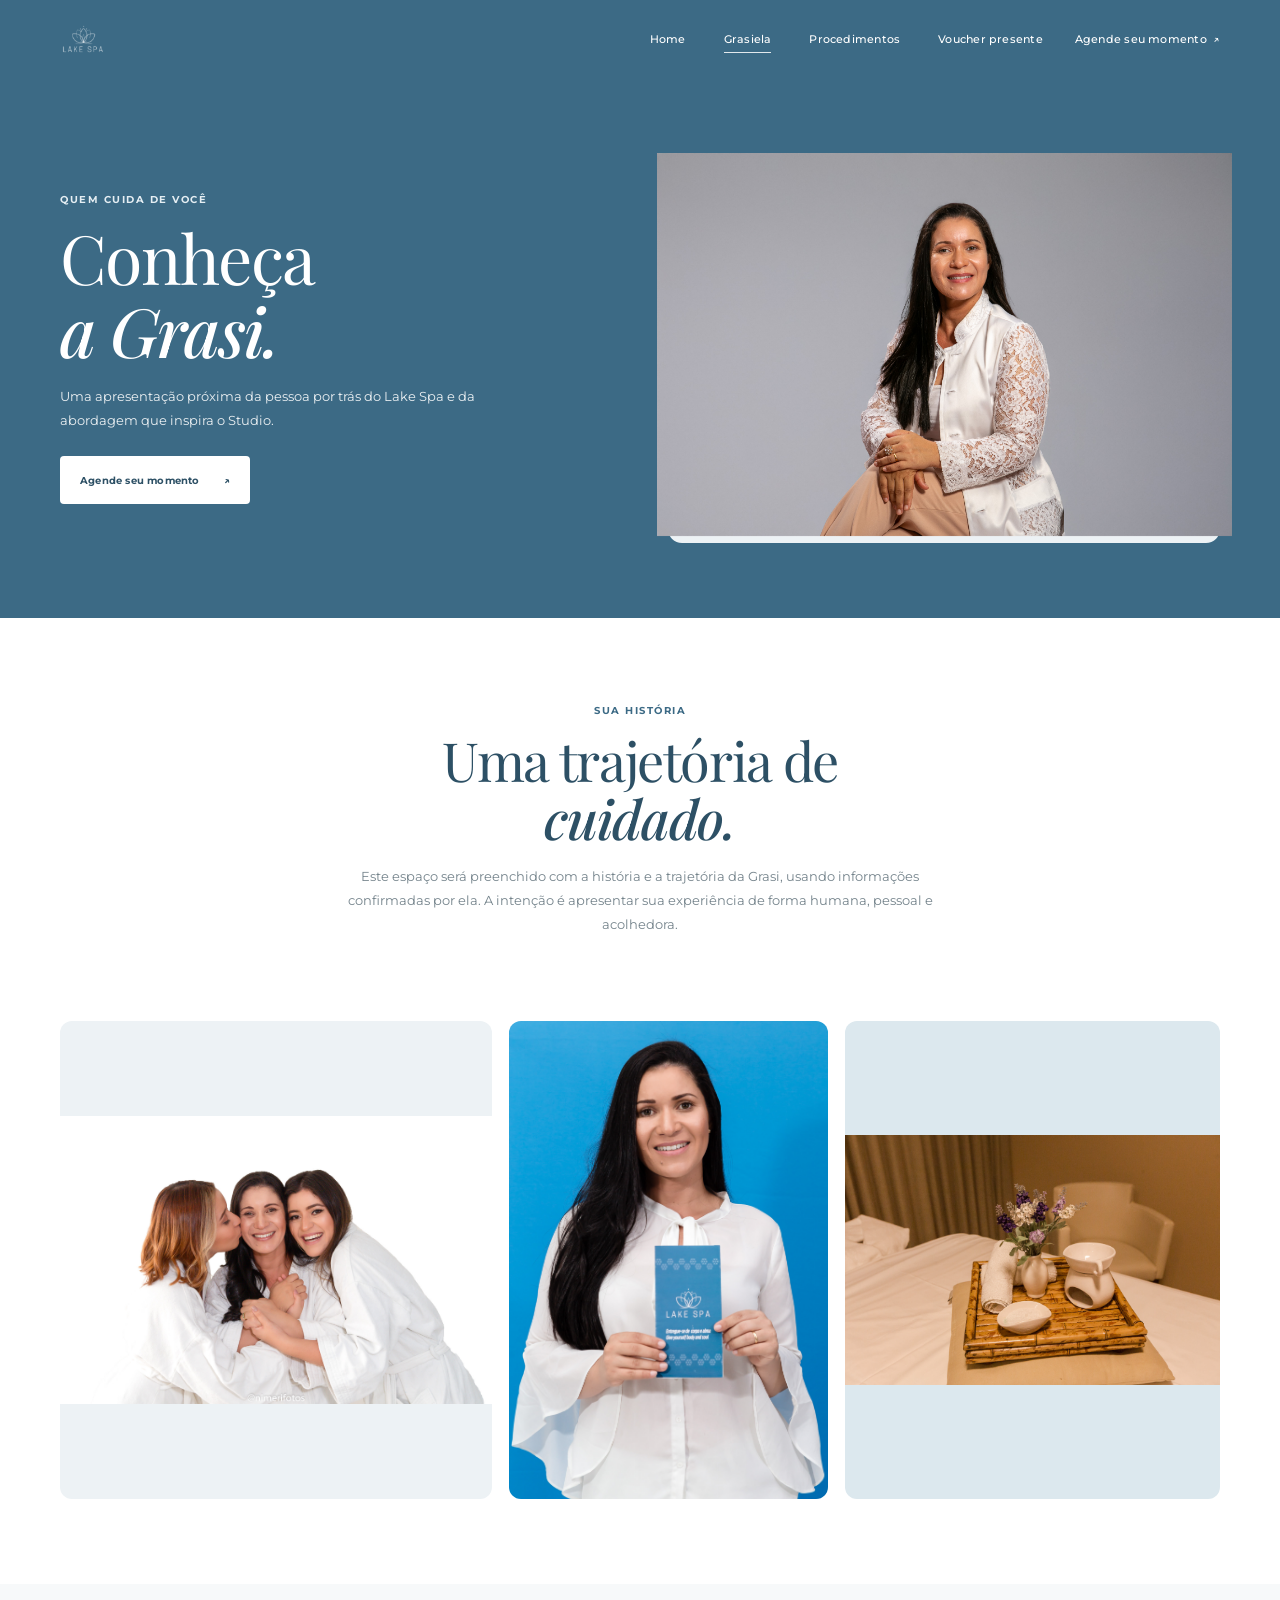
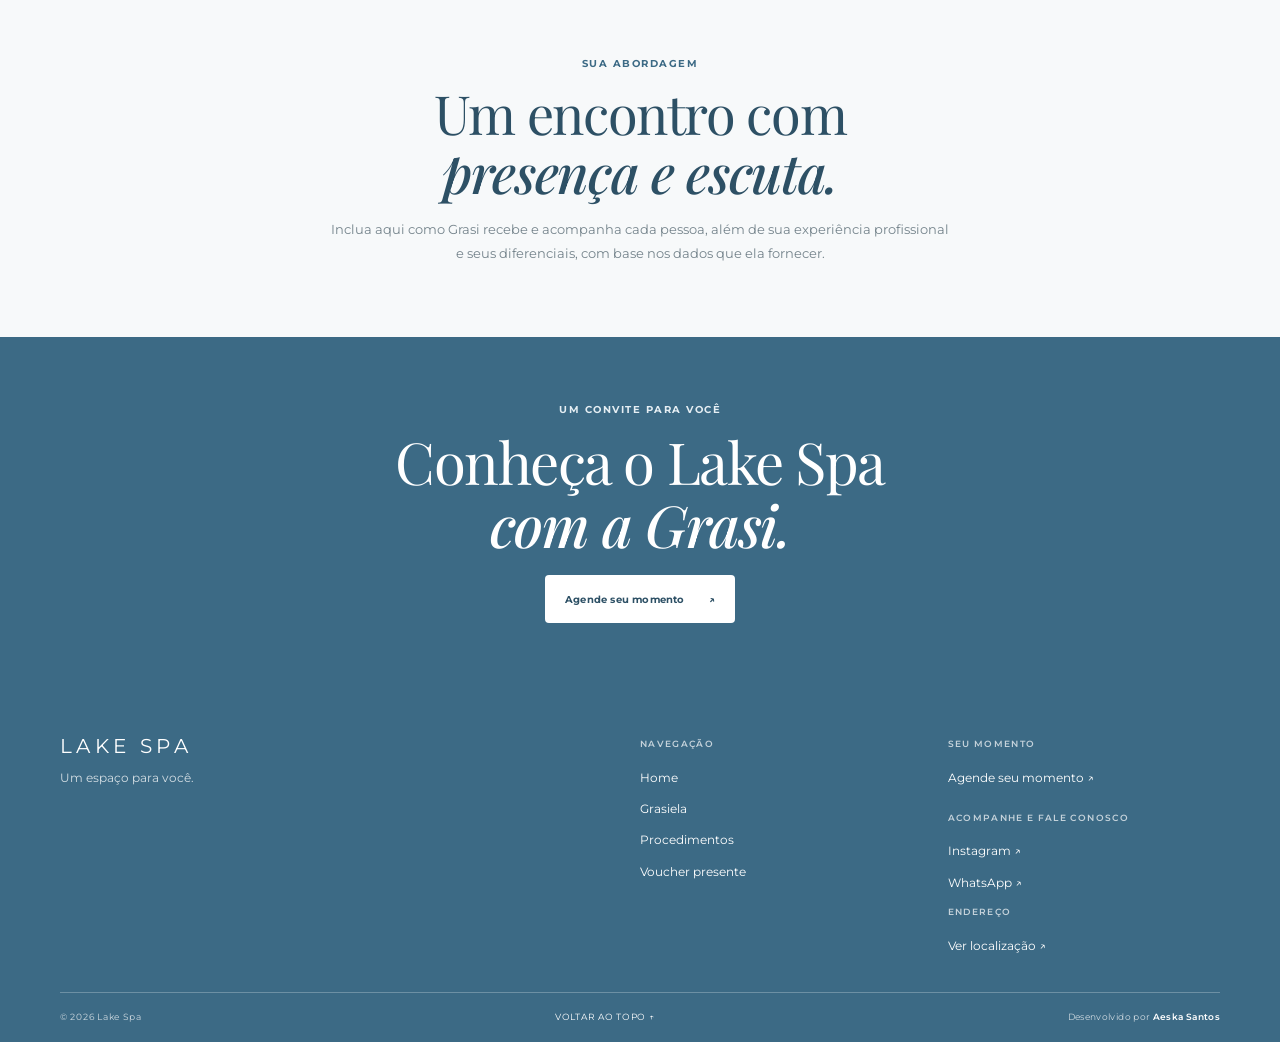
==== commit ce49bc69: "Grasi" ====
--- a/grasi.html
+++ b/grasi.html
@@ -1,53 +1,267 @@
+
 <!doctype html>
 <html lang="pt-BR">
+
 <head>
   <meta charset="utf-8">
   <meta name="viewport" content="width=device-width, initial-scale=1">
+
   <meta name="description" content="Conheça Grasi e a abordagem de cuidado que inspira o Lake Spa.">
-  <meta name="theme-color" content="#2f7085">
+  <meta name="theme-color" content="#3c6a85">
+
   <meta property="og:title" content="Grasi | Lake Spa">
   <meta property="og:description" content="Conheça a pessoa por trás do Lake Spa e sua forma de cuidar.">
   <meta property="og:type" content="website">
+
   <title>Grasi | Lake Spa</title>
-  <link rel="icon" href="assets/icones/favicon.svg" type="image/svg+xml">
+
+  <link rel="icon" href="assets/imagens/icones/favicon.png" type="image/png">
+
   <link rel="preconnect" href="https://fonts.googleapis.com">
   <link rel="preconnect" href="https://fonts.gstatic.com" crossorigin>
+
   <link href="https://fonts.googleapis.com/css2?family=Montserrat:wght@400;500;600;700&family=Playfair+Display:ital,wght@0,400;0,500;1,400;1,500&display=swap" rel="stylesheet">
+
   <link rel="stylesheet" href="css/style.css">
   <script src="js/script.js" defer></script>
 </head>
 
 <body>
+
   <a class="skip-link" href="#conteudo">Pular para o conteúdo</a>
-  <header class="site-header"><div class="header-inner">
-
-    <a class="brand" href="index.html" aria-label="Lake Spa, início">
-       <img src="assets/icones/logo-lake-spa.svg" alt="Logo-Lake-Spa">
-       <span class="brand-name">LAKE SPA</span>
-      </a>
-
-    <button class="menu-toggle" type="button" aria-label="Abrir menu" aria-controls="site-navigation" aria-expanded="false"><span></span><span></span><span></span></button>
+
+  <header class="site-header">
+    <div class="header-inner">
+
+      <a class="brand" href="index.html" aria-label="Lake Spa, início">
+        <img src="assets/imagens/icones/logo-redimensionada.png" alt="Logo Lake Spa">
+      </a>
+
+      <button
+        class="menu-toggle"
+        type="button"
+        aria-label="Abrir menu"
+        aria-controls="site-navigation"
+        aria-expanded="false"
+      >
+        <span></span>
+        <span></span>
+        <span></span>
+      </button>
 
       <nav class="site-nav" id="site-navigation" aria-label="Navegação principal">
         <a href="index.html">Home</a>
-        <a href="grasi.html">Grasiela</a>
+        <a href="grasi.html" aria-current="page">Grasiela</a>
         <a href="procedimentos.html">Procedimentos</a>
         <a href="index.html#voucher">Voucher presente</a>
       </nav>
 
-    <a class="header-cta" href="https://lakespaselect.com/">Agende seu momento <span aria-hidden="true">↗</span></a>
-
-  </div></header>
+      <a class="header-cta" href="https://lakespaselect.com/" target="_blank" rel="noopener noreferrer">
+        Agende seu momento <span aria-hidden="true">↗</span>
+      </a>
+
+    </div>
+  </header>
+
   <main id="conteudo">
-    <section class="detail-hero">
-      <div class="detail-copy"><p class="eyebrow">QUEM CUIDA DE VOCÊ</p><h1>Conheça<br><em>a Grasi.</em></h1><p>Uma apresentação próxima da pessoa por trás do Lake Spa e da abordagem que inspira o Studio.</p><a class="button button-light" href="https://lakespaselect.com/">Agende seu momento <span aria-hidden="true">↗</span></a></div>
-      <div class="photo-slot detail-photo" role="img" aria-label="Espaço reservado para retrato autorizado da Grasi"><span>RETRATO DA GRASI</span><small>assets/imagens/grasi.jpg</small></div>
-    </section>
-    <section class="detail-story"><p class="eyebrow">SUA HISTÓRIA</p><h2>Uma trajetória de<br><em>cuidado.</em></h2><p>Este espaço será preenchido com a história e a trajetória da Grasi, usando informações confirmadas por ela. A intenção é apresentar sua experiência de forma humana, pessoal e acolhedora.</p></section>
-    <section class="detail-gallery" aria-label="Fotografias da Grasi e do Studio"><div class="photo-slot" role="img" aria-label="Espaço reservado para foto autorizada da Grasi"><span>FOTO DA GRASI</span><small>Adicionar imagem autorizada</small></div><div class="photo-slot" role="img" aria-label="Espaço reservado para foto de atendimento"><span>FOTO DO ATENDIMENTO</span><small>Adicionar imagem real</small></div><div class="photo-slot" role="img" aria-label="Espaço reservado para foto do Studio"><span>DETALHE DO STUDIO</span><small>Adicionar imagem real</small></div></section>
-    <section class="grasi-approach"><p class="eyebrow">SUA ABORDAGEM</p><h2>Um encontro com<br><em>presença e escuta.</em></h2><p>Inclua aqui como Grasi recebe e acompanha cada pessoa, além de sua experiência profissional e seus diferenciais, com base nos dados que ela fornecer.</p></section>
-    <section class="detail-end"><p class="eyebrow">UM CONVITE PARA VOCÊ</p><h2>Conheça o Lake Spa<br><em>com a Grasi.</em></h2><a class="button button-light" href="https://lakespaselect.com/">Agende seu momento <span aria-hidden="true">↗</span></a></section>
+
+    <!-- Apresentação da Grasi -->
+    <section class="detail-hero grasi-hero">
+
+      <div class="detail-copy">
+        <p class="eyebrow">QUEM CUIDA DE VOCÊ</p>
+
+        <h1>Conheça<br><em>a Grasi.</em></h1>
+
+        <p>
+          Uma apresentação próxima da pessoa por trás do Lake Spa
+          e da abordagem que inspira o Studio.
+        </p>
+
+        <a
+          class="button button-light"
+          href="https://lakespaselect.com/"
+          target="_blank"
+          rel="noopener noreferrer"
+        >
+          Agende seu momento <span aria-hidden="true">↗</span>
+        </a>
+      </div>
+
+      <div class="detail-photo grasi-parallax" role="img" aria-label="Fotografia de Grasi">
+        <img
+          class="grasi-parallax-image"
+          src="assets/imagens/foto-grazi3.jpg"
+          alt="Grasi, profissional do Lake Spa"
+          fetchpriority="high"
+        >
+      </div>
+
+    </section>
+
+    <!-- História -->
+    <section class="detail-story">
+
+      <p class="eyebrow">SUA HISTÓRIA</p>
+
+      <h2>Uma trajetória de<br><em>cuidado.</em></h2>
+
+      <p>
+        Este espaço será preenchido com a história e a trajetória da Grasi,
+        usando informações confirmadas por ela. A intenção é apresentar
+        sua experiência de forma humana, pessoal e acolhedora.
+      </p>
+
+    </section>
+
+    <!-- Galeria -->
+    <section class="detail-gallery" aria-label="Fotografias da Grasi e do Studio">
+
+      <div class="photo-slot">
+        <img
+          src="assets/imagens/foto-grazi.jpg"
+          alt="Fotografia de Grasi"
+          loading="lazy"
+        >
+      </div>
+
+      <div class="photo-slot">
+        <img
+          src="assets/imagens/foto-grazi2.jpg"
+          alt="Grasi durante um momento de atendimento"
+          loading="lazy"
+        >
+      </div>
+
+      <div class="photo-slot">
+        <img
+          src="assets/imagens/imagem-spa.jpg"
+          alt="Ambiente do Lake Spa"
+          loading="lazy"
+        >
+      </div>
+
+    </section>
+
+    <!-- Abordagem profissional -->
+    <section class="grasi-approach">
+
+      <p class="eyebrow">SUA ABORDAGEM</p>
+
+      <h2>Um encontro com<br><em>presença e escuta.</em></h2>
+
+      <p>
+        Inclua aqui como Grasi recebe e acompanha cada pessoa,
+        além de sua experiência profissional e seus diferenciais,
+        com base nos dados que ela fornecer.
+      </p>
+
+    </section>
+
+    <!-- Chamada final -->
+    <section class="detail-end">
+
+      <p class="eyebrow">UM CONVITE PARA VOCÊ</p>
+
+      <h2>Conheça o Lake Spa<br><em>com a Grasi.</em></h2>
+
+      <a
+        class="button button-light"
+        href="https://lakespaselect.com/"
+        target="_blank"
+        rel="noopener noreferrer"
+      >
+        Agende seu momento <span aria-hidden="true">↗</span>
+      </a>
+
+    </section>
+
   </main>
-  <footer class="site-footer"><div class="footer-main"><div><a class="brand footer-brand" href="index.html"><span class="brand-name">LAKE SPA</span><span class="brand-caption">BEM-ESTAR E CUIDADO</span></a><p>Um espaço para você.</p></div><div><span class="footer-title">NAVEGAÇÃO</span><a href="index.html#inicio">Início</a><a href="index.html#studio">Studio</a><a href="grasi.html">Grasi</a><a href="index.html#massagens">Massagens</a></div><div><span class="footer-title">AGENDAMENTO</span><a href="https://lakespaselect.com/">Lake Spa Select ↗</a></div></div><div class="footer-bottom"><span>© <span data-current-year></span> Lake Spa</span><span>LAKE SPA · BEM-ESTAR</span><a href="index.html">VOLTAR AO INÍCIO ↑</a></div></footer>
+
+  <!-- Rodapé -->
+  <footer class="site-footer" id="contato">
+
+    <div class="footer-main">
+
+      <div class="footer-intro">
+        <a class="brand footer-brand" href="index.html">
+          <span class="brand-name">LAKE SPA</span>
+          <span class="brand-caption">BEM-ESTAR E CUIDADO</span>
+        </a>
+
+        <p>Um espaço para você.</p>
+      </div>
+
+      <div class="footer-navigation">
+
+        <span class="footer-title">NAVEGAÇÃO</span>
+
+        <a href="index.html">Home</a>
+        <a href="grasi.html" aria-current="page">Grasiela</a>
+        <a href="procedimentos.html">Procedimentos</a>
+        <a href="index.html#voucher">Voucher presente</a>
+
+      </div>
+
+      <div class="footer-booking">
+
+        <span class="footer-title">SEU MOMENTO</span>
+
+        <a href="https://lakespaselect.com/" target="_blank" rel="noopener noreferrer">
+          Agende seu momento <span aria-hidden="true">↗</span>
+        </a>
+
+        <span class="footer-title footer-social-title">
+          ACOMPANHE E FALE CONOSCO
+        </span>
+
+        <a
+          href="https://www.instagram.com/lakespalagoasanta/"
+          target="_blank"
+          rel="noopener noreferrer"
+          aria-label="Instagram do Lake Spa"
+        >
+          Instagram <span aria-hidden="true">↗</span>
+        </a>
+
+        <a
+          href="https://wa.me/553187996633"
+          target="_blank"
+          rel="noopener noreferrer"
+          aria-label="WhatsApp do Lake Spa"
+        >
+          WhatsApp <span aria-hidden="true">↗</span>
+        </a>
+
+        <span class="footer-title footer-address-title">ENDEREÇO</span>
+
+        <a
+          href="https://www.google.com/maps/search/?api=1&query=Lake+Spa+Lagoa+Santa"
+          target="_blank"
+          rel="noopener noreferrer"
+        >
+          Ver localização ↗
+        </a>
+
+      </div>
+
+    </div>
+
+    <div class="footer-bottom">
+
+      <span>© <span data-current-year></span> Lake Spa</span>
+
+      <a href="#topo" onclick="window.scrollTo({top: 0, behavior: 'smooth'}); return false;">
+        VOLTAR AO TOPO ↑
+      </a>
+
+      <span class="footer-credit">
+        Desenvolvido por <strong>Aeska Santos</strong>
+      </span>
+
+    </div>
+
+  </footer>
+
 </body>
-</html>+</html>
--- a/css/style.css
+++ b/css/style.css
@@ -752,10 +752,17 @@
   box-shadow: 0 7px 24px rgba(37, 83, 98, 0.07);
 }
 
+
 .massage-photo {
-  min-height: 260px;
+  display: block;
+  position: relative;
+  width: 100%;
+  height: 240px;
+  min-height: 0;
+  padding: 0;
+  overflow: hidden;
+  line-height: 0;
   background: var(--lake-sage-strong);
-  color: var(--color-primary-dark);
 }
 
 .massage-photo-two {
@@ -766,20 +773,40 @@
   background: #dce8ee;
 }
 
-.massage-photo img {
+.massage-photo small {
+  display: block;
+  position: absolute;
+  inset: 0;
   width: 100%;
   height: 100%;
+  margin: 0;
+  padding: 0;
+  line-height: 0;
+}
+
+.massage-photo img {
+  display: block;
+  position: absolute;
+  inset: 0;
+  width: 100%;
+  height: 100%;
+  max-width: none;
+  margin: 0;
+  padding: 0;
   object-fit: cover;
+  object-position: center;
 }
 
 .massage-caption {
   position: relative;
   display: flex;
-  min-height: 85px;
-  flex-direction: column;
-  justify-content: center;
-  gap: 5px;
-  padding: 15px 42px 15px 18px;
+  min-height: 64px;
+  align-items: center;
+  justify-content: space-between;
+  flex-direction: row;
+  gap: 10px;
+  padding: 12px 16px;
+  background: #fff
 }
 
 .massage-caption > span {
@@ -791,18 +818,20 @@
 
 .massage-caption strong {
   color: var(--color-primary-dark);
-  font-family: var(--font-title);
-  font-size: 17px;
+  font-family: var(--font-body);
+  font-size: 12px;
   font-weight: 500;
+  letter-spacing: 0.01em;
+  line-height: 1.5;
 }
 
 .massage-caption i {
-  position: absolute;
-  top: 50%;
-  right: 17px;
+  position: static;
+  flex-shrink: 0;
   color: var(--color-primary);
+  font-size: 15px;
   font-style: normal;
-  transform: translateY(-50%);
+  transform: none;
 }
 
 .massage-cta {
@@ -1152,49 +1181,117 @@
 /* Rodapé */
 
 .site-footer {
-  padding: 45px max(24px, calc((100% - var(--content-width)) / 2)) 17px;
-  background: var(--lake-pale);
+  padding: 48px max(24px, calc((100% - var(--content-width)) / 2)) 18px;
+  background: #3c6a85;
+  color: #fff;
 }
 
 .footer-main {
   display: grid;
   grid-template-columns: 2fr 1fr 1fr;
   gap: 35px;
-  padding-bottom: 35px;
-}
-
-.footer-main > div:first-child > p {
-  margin: 10px 0 0;
-  color: var(--lake-muted);
-  font-size: 11px;
-}
-
-.footer-main > div:not(:first-child) {
+  padding-bottom: 36px;
+}
+
+.footer-brand {
+  color: #fff;
+}
+
+.footer-brand .brand-name,
+.footer-brand .brand-caption {
+  color: #fff;
+}
+
+.footer-intro > p {
+  margin: 12px 0 0;
+  color: rgba(255, 255, 255, 0.78);
+  font-size: 12px;
+}
+
+.footer-navigation,
+.footer-booking {
   display: flex;
   flex-direction: column;
   align-items: flex-start;
-  gap: 9px;
-  font-size: 10px;
+  gap: 11px;
+  font-family: var(--font-body);
+  font-size: 12px;
 }
 
 .footer-title {
-  margin-bottom: 3px;
-  color: var(--color-primary);
-  font-size: 8px;
-  font-weight: 700;
+  margin-bottom: 5px;
+  color: rgba(255, 255, 255, 0.7);
+  font-size: 9px;
+  font-weight: 600;
   letter-spacing: 0.15em;
+}
+
+.footer-navigation a,
+.footer-booking a {
+  position: relative;
+  color: #fff;
+  text-decoration: none;
+  transition: color 0.2s ease;
+}
+
+.footer-navigation a::after,
+.footer-booking a::after {
+  position: absolute;
+  right: 0;
+  bottom: -4px;
+  left: 0;
+  height: 1px;
+  background: rgba(255, 255, 255, 0.8);
+  content: "";
+  transform: scaleX(0);
+  transform-origin: left;
+  transition: transform 0.25s ease;
+}
+
+.footer-navigation a:hover::after,
+.footer-booking a:hover::after {
+  transform: scaleX(1);
 }
 
 .footer-bottom {
   display: flex;
+  align-items: center;
   justify-content: space-between;
   gap: 16px;
-  padding-top: 13px;
-  border-top: 1px solid var(--lake-line);
-  color: var(--lake-muted);
-  font-size: 8px;
-  letter-spacing: 0.1em;
-}
+  padding-top: 16px;
+  border-top: 1px solid rgba(255, 255, 255, 0.25);
+  color: rgba(255, 255, 255, 0.75);
+  font-size: 9px;
+  letter-spacing: 0.08em;
+}
+
+.footer-bottom a {
+  color: #fff;
+  text-decoration: none;
+  transition: opacity 0.2s ease;
+}
+
+.footer-bottom a:hover {
+  opacity: 0.75;
+}
+
+
+.footer-social-title {
+  margin-top: 12px;
+  line-height: 1.6;
+}
+
+.footer-credit {
+  color: rgba(255, 255, 255, 0.75);
+  font-size: 9px;
+  letter-spacing: 0.04em;
+}
+
+.footer-credit strong {
+  color: #fff;
+  font-weight: 600;
+}
+
 
 /* Páginas internas */
 
@@ -1445,19 +1542,16 @@
     display: none;
   }
 
-  .hero {
-    min-height: 580px;
-    grid-template-columns: 1fr;
-    gap: 10px;
-    padding: 45px 22px 55px;
-    background-attachment: scroll;
-    text-align: left;
-  }
-
-  .hero-background {
-    inset: -3% 0;
-    background-position: 42% center;
-  }
+.hero {
+  position: relative;
+  overflow: hidden;
+}
+
+.hero-background {
+  animation: mobileParallax 12s ease-in-out infinite alternate;
+}
+
+
 
   .hero-overlay {
     background: linear-gradient(
@@ -1668,13 +1762,12 @@
   }
 
   .massage-strip {
-    max-width: 570px;
     grid-template-columns: 1fr;
-    gap: 16px;
+    gap: 18px;
   }
 
   .massage-photo {
-    min-height: clamp(220px, 60vw, 330px);
+    height: 220px;
   }
 
   .massage-caption {
@@ -1921,6 +2014,15 @@
     grid-column: 1 / -1;
   }
 
+  .footer-main {
+    grid-template-columns: 1fr;
+    gap: 25px;
+  }
+
+  .footer-intro {
+    grid-column: auto;
+  }
+
   .footer-bottom {
     flex-wrap: wrap;
     row-gap: 10px;
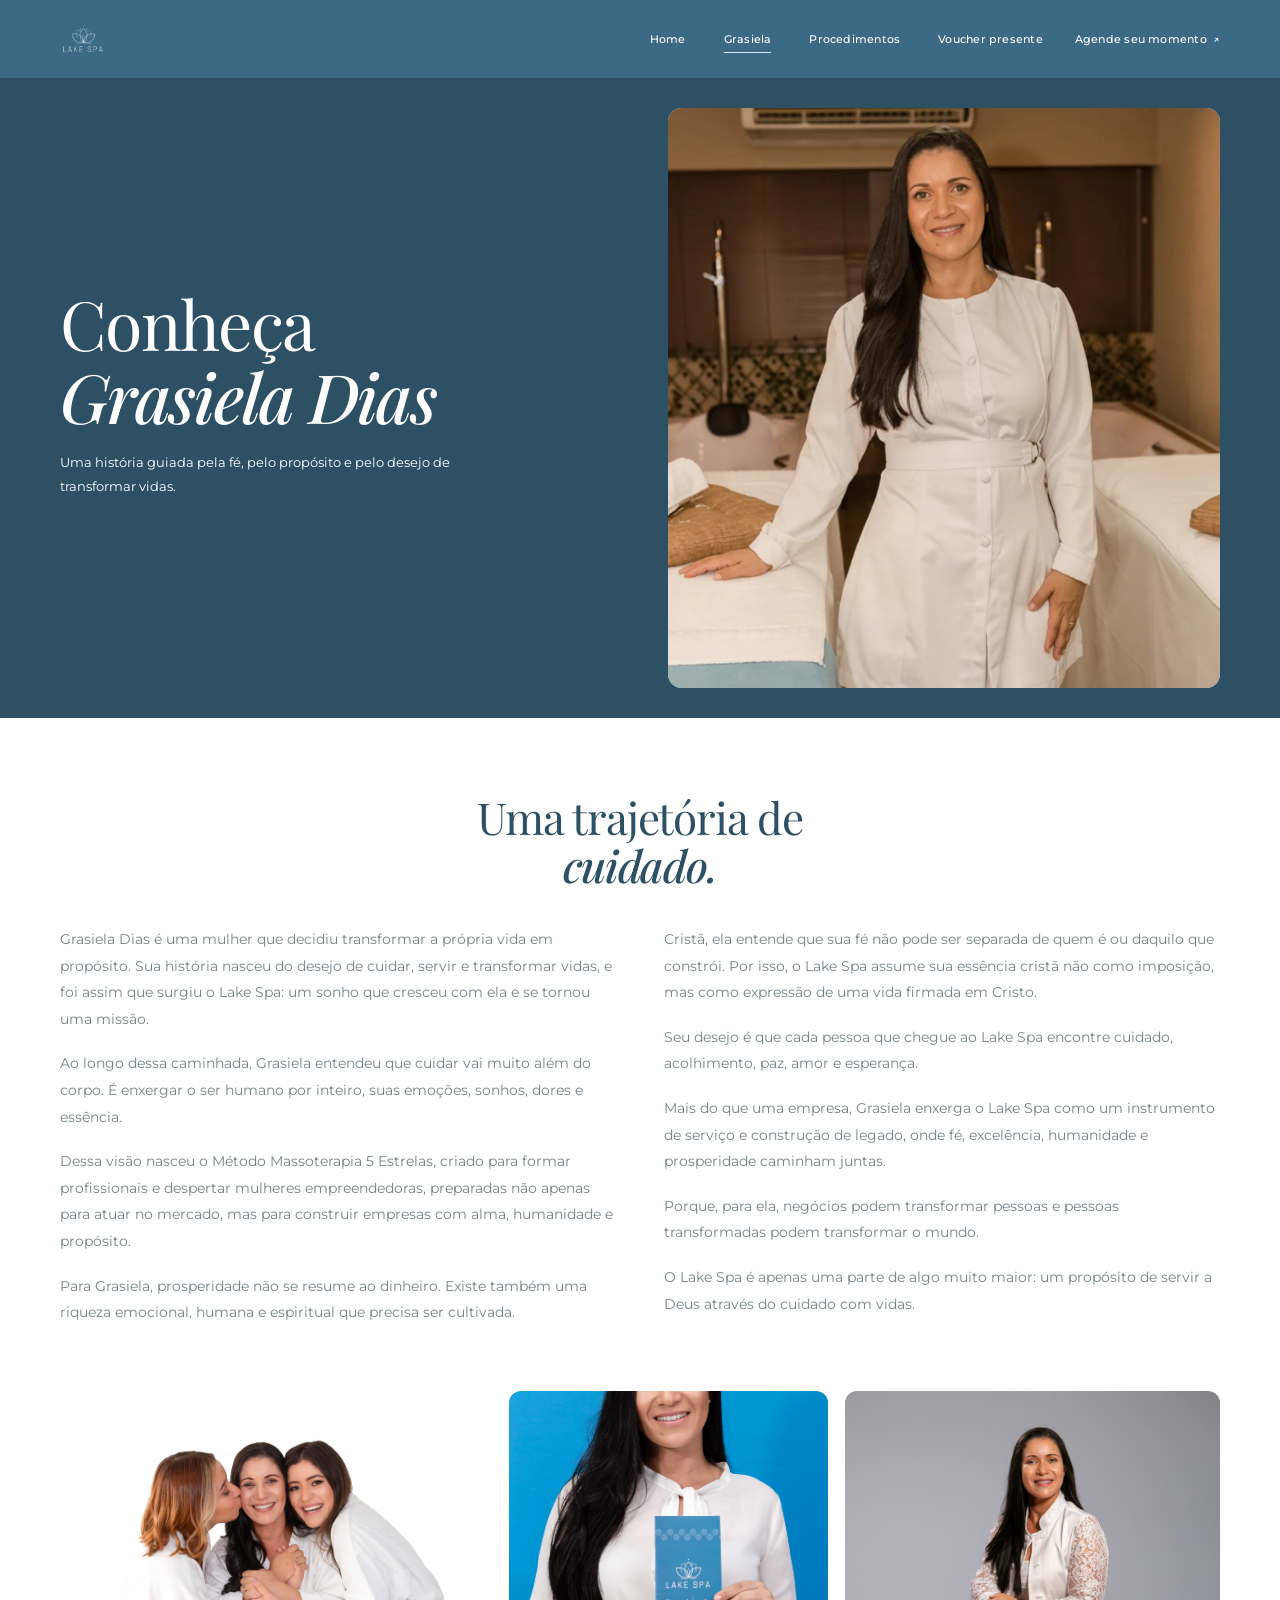
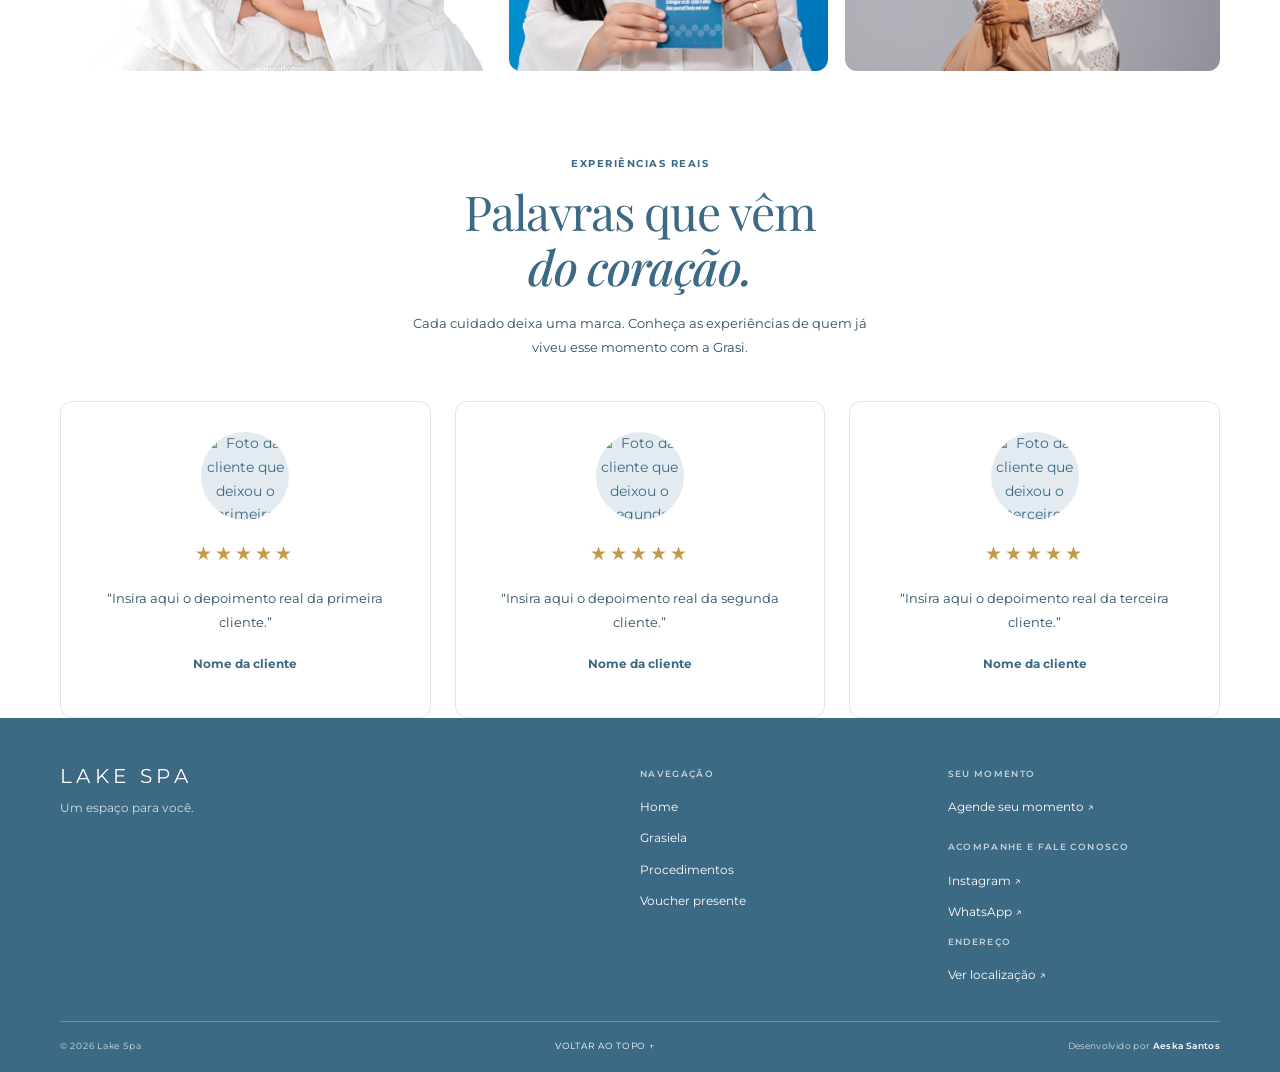
==== commit 250dbbd1: "página Grasi" ====
--- a/grasi.html
+++ b/grasi.html
@@ -13,7 +13,7 @@
   <meta property="og:description" content="Conheça a pessoa por trás do Lake Spa e sua forma de cuidar.">
   <meta property="og:type" content="website">
 
-  <title>Grasi | Lake Spa</title>
+  <title>Grasiela Dias</title>
 
   <link rel="icon" href="assets/imagens/icones/favicon.png" type="image/png">
 
@@ -69,29 +69,18 @@
     <section class="detail-hero grasi-hero">
 
       <div class="detail-copy">
-        <p class="eyebrow">QUEM CUIDA DE VOCÊ</p>
-
-        <h1>Conheça<br><em>a Grasi.</em></h1>
+        <h1>Conheça<br><em> Grasiela Dias</em></h1>
 
         <p>
-          Uma apresentação próxima da pessoa por trás do Lake Spa
-          e da abordagem que inspira o Studio.
+          Uma história guiada pela fé, pelo propósito e pelo desejo de transformar vidas.
         </p>
 
-        <a
-          class="button button-light"
-          href="https://lakespaselect.com/"
-          target="_blank"
-          rel="noopener noreferrer"
-        >
-          Agende seu momento <span aria-hidden="true">↗</span>
-        </a>
       </div>
 
       <div class="detail-photo grasi-parallax" role="img" aria-label="Fotografia de Grasi">
         <img
           class="grasi-parallax-image"
-          src="assets/imagens/foto-grazi3.jpg"
+          src="assets/imagens/foto-grasi-red.jpeg"
           alt="Grasi, profissional do Lake Spa"
           fetchpriority="high"
         >
@@ -100,19 +89,70 @@
     </section>
 
     <!-- História -->
-    <section class="detail-story">
-
-      <p class="eyebrow">SUA HISTÓRIA</p>
-
-      <h2>Uma trajetória de<br><em>cuidado.</em></h2>
-
-      <p>
-        Este espaço será preenchido com a história e a trajetória da Grasi,
-        usando informações confirmadas por ela. A intenção é apresentar
-        sua experiência de forma humana, pessoal e acolhedora.
-      </p>
-
-    </section>
+    
+
+<section class="detail-story grasi-story">
+
+  <div class="grasi-story-heading">
+    <h2>Uma trajetória de<br><em>cuidado.</em></h2>
+  </div>
+
+  <div class="grasi-story-content">
+    <div class="grasi-story-column">
+      <p>
+        Grasiela Dias é uma mulher que decidiu transformar a própria vida em propósito.
+        Sua história nasceu do desejo de cuidar, servir e transformar vidas, e foi assim
+        que surgiu o Lake Spa: um sonho que cresceu com ela e se tornou uma missão.
+      </p>
+
+      <p>
+        Ao longo dessa caminhada, Grasiela entendeu que cuidar vai muito além do corpo.
+        É enxergar o ser humano por inteiro, suas emoções, sonhos, dores e essência.
+      </p>
+
+      <p>
+        Dessa visão nasceu o Método Massoterapia 5 Estrelas, criado para formar
+        profissionais e despertar mulheres empreendedoras, preparadas não apenas
+        para atuar no mercado, mas para construir empresas com alma, humanidade e propósito.
+      </p>
+
+      <p>
+        Para Grasiela, prosperidade não se resume ao dinheiro. Existe também uma riqueza
+        emocional, humana e espiritual que precisa ser cultivada.
+      </p>
+    </div>
+
+    <div class="grasi-story-column">
+      <p>
+        Cristã, ela entende que sua fé não pode ser separada de quem é ou daquilo que
+        constrói. Por isso, o Lake Spa assume sua essência cristã não como imposição,
+        mas como expressão de uma vida firmada em Cristo.
+      </p>
+
+      <p>
+        Seu desejo é que cada pessoa que chegue ao Lake Spa encontre cuidado,
+        acolhimento, paz, amor e esperança.
+      </p>
+
+      <p>
+        Mais do que uma empresa, Grasiela enxerga o Lake Spa como um instrumento
+        de serviço e construção de legado, onde fé, excelência, humanidade e prosperidade
+        caminham juntas.
+      </p>
+
+      <p>
+        Porque, para ela, negócios podem transformar pessoas e pessoas transformadas
+        podem transformar o mundo.
+      </p>
+
+      <p>
+        O Lake Spa é apenas uma parte de algo muito maior: um propósito de servir
+        a Deus através do cuidado com vidas.
+      </p>
+    </div>
+  </div>
+
+</section>
 
     <!-- Galeria -->
     <section class="detail-gallery" aria-label="Fotografias da Grasi e do Studio">
@@ -135,7 +175,7 @@
 
       <div class="photo-slot">
         <img
-          src="assets/imagens/imagem-spa.jpg"
+          src="assets/imagens/foto-grazi3.jpg"
           alt="Ambiente do Lake Spa"
           loading="lazy"
         >
@@ -143,38 +183,90 @@
 
     </section>
 
-    <!-- Abordagem profissional -->
-    <section class="grasi-approach">
-
-      <p class="eyebrow">SUA ABORDAGEM</p>
-
-      <h2>Um encontro com<br><em>presença e escuta.</em></h2>
-
-      <p>
-        Inclua aqui como Grasi recebe e acompanha cada pessoa,
-        além de sua experiência profissional e seus diferenciais,
-        com base nos dados que ela fornecer.
-      </p>
+
+<section class="grasi-testimonials" id="depoimentos">
+
+  <div class="testimonials-heading">
+
+    <p class="eyebrow">EXPERIÊNCIAS REAIS</p>
+    
+    <h2>Palavras que vêm<br><em>do coração.</em></h2>
+
+    <p class="testimonials-intro">
+      Cada cuidado deixa uma marca. Conheça as experiências
+      de quem já viveu esse momento com a Grasi.
+    </p>
+
+  </div>
+
+  <div class="testimonials-grid">
+
+    <article class="testimonial-card">
+      <div class="testimonial-photo">
+        <img
+          src="assets/imagens/cliente-01.jpg"
+          alt="Foto da cliente que deixou o primeiro depoimento"
+          loading="lazy"
+        >
+      </div>
+
+      <div class="testimonial-stars" aria-label="5 de 5 estrelas">
+        ★★★★★
+      </div>
+
+      <blockquote>
+        “Insira aqui o depoimento real da primeira cliente.”
+      </blockquote>
+
+      <p class="testimonial-author">Nome da cliente</p>
+    </article>
+
+    <article class="testimonial-card">
+      <div class="testimonial-photo">
+        <img
+          src="assets/imagens/cliente-02.jpg"
+          alt="Foto da cliente que deixou o segundo depoimento"
+          loading="lazy"
+        >
+      </div>
+
+      <div class="testimonial-stars" aria-label="5 de 5 estrelas">
+        ★★★★★
+      </div>
+
+      <blockquote>
+        “Insira aqui o depoimento real da segunda cliente.”
+      </blockquote>
+
+      <p class="testimonial-author">Nome da cliente</p>
+    </article>
+
+    <article class="testimonial-card">
+      <div class="testimonial-photo">
+        <img
+          src="assets/imagens/cliente-03.jpg"
+          alt="Foto da cliente que deixou o terceiro depoimento"
+          loading="lazy"
+        >
+      </div>
+
+      <div class="testimonial-stars" aria-label="5 de 5 estrelas">
+        ★★★★★
+      </div>
+
+      <blockquote>
+        “Insira aqui o depoimento real da terceira cliente.”
+      </blockquote>
+
+      <p class="testimonial-author">Nome da cliente</p>
+    </article>
+
+  </div>
+</section>
+
 
     </section>
 
-    <!-- Chamada final -->
-    <section class="detail-end">
-
-      <p class="eyebrow">UM CONVITE PARA VOCÊ</p>
-
-      <h2>Conheça o Lake Spa<br><em>com a Grasi.</em></h2>
-
-      <a
-        class="button button-light"
-        href="https://lakespaselect.com/"
-        target="_blank"
-        rel="noopener noreferrer"
-      >
-        Agende seu momento <span aria-hidden="true">↗</span>
-      </a>
-
-    </section>
 
   </main>
 
--- a/css/style.css
+++ b/css/style.css
@@ -578,6 +578,17 @@
   border-top: 1px solid var(--lake-line);
 }
 
+.grasi-hero .button-light {
+  background: transparent;
+  color: var(--color-primary-dark);
+  border: 1px solid rgba(45, 80, 101, 0.35);
+  box-shadow: none;
+}
+
+.grasi-hero .button-light:hover {
+  background: #f4f7f9;
+  color: var(--color-primary-dark);
+}
 .feature-photo {
   position: relative;
   min-height: 420px;
@@ -1301,9 +1312,9 @@
   grid-template-columns: 1fr 1fr;
   align-items: center;
   gap: 55px;
-  padding: 65px max(32px, calc((100% - var(--content-width)) / 2));
-  background: var(--color-primary);
-  color: #fff;
+  padding: 30px max(32px, calc((100% - var(--content-width)) / 2));
+  background: var(--color-primary-dark);
+  color: white
 }
 
 .detail-copy {
@@ -1311,7 +1322,7 @@
 }
 
 .detail-copy .eyebrow {
-  color: #e5eef3;
+  color: white;
 }
 
 .detail-copy h1 {
@@ -1326,51 +1337,74 @@
 .detail-copy > p:not(.eyebrow) {
   max-width: 430px;
   margin-bottom: 24px;
-  color: rgba(255, 255, 255, 0.9);
+  color: white;
   font-size: 13px;
   line-height: 1.85;
 }
 
 .detail-photo {
-  min-height: 390px;
+  height: 580px;
+  min-height: 490px;
+  overflow: hidden;
   border-radius: 14px;
   background: var(--lake-sage);
   color: var(--color-primary-dark);
 }
 
+
 .detail-photo img {
+  display: block;
   width: 100%;
   height: 100%;
   object-fit: cover;
-}
-
-.detail-story {
-  width: min(800px, calc(100% - 48px));
-  margin: auto;
-  padding: 85px 0;
+  object-position: center;
+}
+
+
+/* História da Grasi */
+.detail-story.grasi-story {
+  display: block;
+  width: min(var(--content-width), calc(100% - 64px));
+  margin: 0 auto;
+  padding: 65px 0;
+}
+
+.grasi-story .grasi-story-heading {
+  margin-bottom: 38px;
   text-align: center;
 }
 
-.detail-story .eyebrow,
-.grasi-approach .eyebrow {
+.grasi-story .eyebrow {
+  margin-bottom: 12px;
   color: var(--color-primary);
-}
-
-.detail-story h2,
-.grasi-approach h2 {
-  margin: 10px 0 16px;
+  text-align: center;
+}
+
+.grasi-story h2 {
+  margin: 10px 0 0;
   color: var(--color-primary-dark);
-  font-size: clamp(36px, 4.5vw, 54px);
-}
-
-.detail-story > p:not(.eyebrow),
-.grasi-approach > p:not(.eyebrow) {
-  max-width: 620px;
-  margin: 0 auto;
+  font-size: clamp(30px, 4vw, 44px);
+  text-align: center;
+}
+
+.grasi-story-content {
+  display: grid;
+  grid-template-columns: repeat(2, minmax(0, 1fr));
+  gap: 48px;
+}
+
+.grasi-story-column p {
+  margin: 0 0 18px;
   color: var(--lake-muted);
-  font-size: 13px;
-  line-height: 1.85;
-}
+  font-size: 14px;
+  line-height: 1.9;
+  text-align: left;
+}
+
+.grasi-story-column p:last-child {
+  margin-bottom: 0;
+}
+
 
 .detail-gallery {
   display: grid;
@@ -1383,23 +1417,27 @@
 
 .detail-gallery .photo-slot {
   min-height: 250px;
+  height: 280px;
+  overflow: hidden;
   border-radius: 12px;
   background: var(--lake-sage);
   color: var(--color-primary-dark);
 }
 
+.detail-gallery .photo-slot img {
+  display: block;
+  width: 100%;
+  height: 100%;
+  object-fit: cover;
+  object-position: center;
+}
+
 .detail-gallery .photo-slot:nth-child(2) {
   background: #e3ebf0;
 }
 
 .detail-gallery .photo-slot:nth-child(3) {
   background: #dce8ee;
-}
-
-.grasi-approach {
-  padding: 72px 24px;
-  background: var(--lake-pale);
-  text-align: center;
 }
 
 .detail-end {
@@ -1412,6 +1450,90 @@
 .detail-end h2 {
   margin: 10px 0 20px;
   font-size: clamp(37px, 4.8vw, 58px);
+}
+.testimonials-heading {
+  max-width: 620px;
+  margin: 0 auto 42px;
+  text-align: center;
+}
+
+.testimonials-heading .eyebrow {
+  color: var(--color-primary);
+}
+
+.testimonials-heading h2 {
+  margin: 12px 0 18px;
+  font-size: clamp(34px, 4vw, 48px);
+  line-height: 1.15;
+}
+
+.testimonials-heading h2 em {
+  font-weight: 500;
+}
+
+.testimonials-intro {
+  max-width: 460px;
+  margin: 0 auto;
+  color: var(--color-primary-dark);
+  font-size: 13px;
+  line-height: 1.8;
+}
+
+.testimonials-grid {
+  display: grid;
+  grid-template-columns: repeat(3, minmax(0, 1fr));
+  gap: 24px;
+  width: min(100%, var(--content-width));
+  margin: 0 auto;
+}
+
+.testimonial-card {
+  display: flex;
+  flex-direction: column;
+  align-items: center;
+  padding: 30px 24px;
+  border: 1px solid rgba(60, 106, 133, 0.16);
+  border-radius: 12px;
+  background: #fff;
+  text-align: center;
+}
+
+.testimonial-photo {
+  width: 88px;
+  height: 88px;
+  margin-bottom: 18px;
+  overflow: hidden;
+  border-radius: 50%;
+  background: #e3ebf0;
+}
+
+.testimonial-photo img {
+  display: block;
+  width: 100%;
+  height: 100%;
+  object-fit: cover;
+  object-position: center;
+}
+
+.testimonial-stars {
+  margin-bottom: 16px;
+  color: #c49a48;
+  font-size: 19px;
+  letter-spacing: 3px;
+}
+
+.testimonial-card blockquote {
+  margin: 0 0 20px;
+  color: var(--color-primary-dark);
+  font-size: 13px;
+  line-height: 1.85;
+}
+
+.testimonial-author {
+  margin-top: auto;
+  color: var(--color-primary);
+  font-size: 12px;
+  font-weight: 700;
 }
 
 /* Animação */
@@ -1673,13 +1795,13 @@
     line-height: 1.85;
   }
 
-  .hero-copy .button-light {
+  .hero-copy {
     border-radius: 2px;
     background: var(--color-primary);
     color: #fff;
   }
 
-  .hero-copy .button-light:hover {
+  .hero-copy {
     background: var(--color-primary-dark);
   }
 
@@ -1851,6 +1973,7 @@
 
   .detail-photo {
     min-height: clamp(260px, 66vw, 390px);
+    min-height: 260px;
   }
 
   .detail-gallery {
@@ -2047,4 +2170,47 @@
   .hero-background {
     will-change: auto;
   }
-}
+  
+  /* Responsividade dos depoimentos */
+@media (max-width: 820px) {
+  .grasi-testimonials {
+    padding: 60px 24px;
+  }
+
+  .testimonials-grid {
+    grid-template-columns: 1fr;
+    gap: 18px;
+    max-width: 480px;
+  }
+
+  .testimonial-card {
+    padding: 26px 22px;
+  } 
+}
+
+/* Ajustes para celular */
+@media (max-width: 820px) {
+  .detail-story.grasi-story {
+    width: calc(100% - 48px);
+    padding: 45px 0;
+  }
+
+  .grasi-story .grasi-story-heading {
+    margin-bottom: 28px;
+  }
+
+  .grasi-story-content {
+    grid-template-columns: 1fr;
+    gap: 0;
+  }
+
+  .grasi-story-column p:last-child {
+    margin-bottom: 18px;
+  }
+
+  .grasi-story-column:last-child p:last-child {
+    margin-bottom: 0;
+  }
+}
+
+}
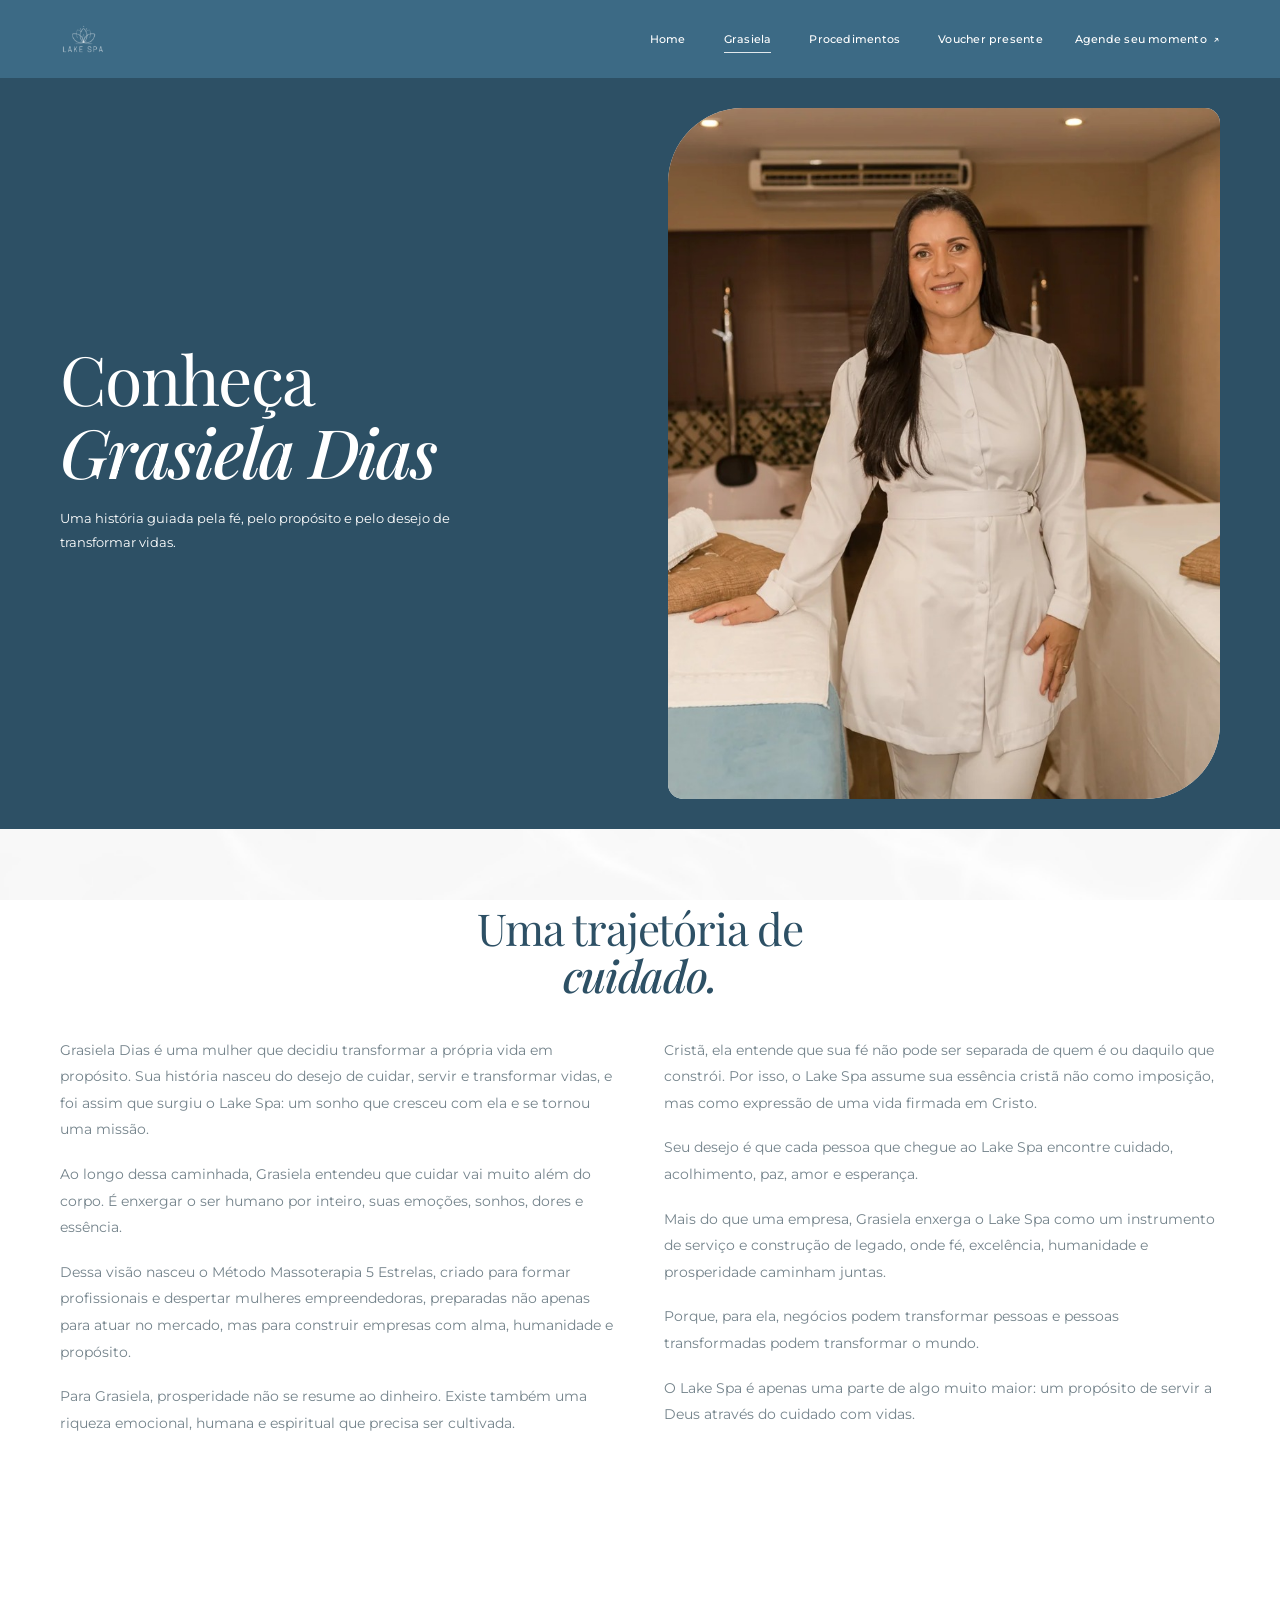
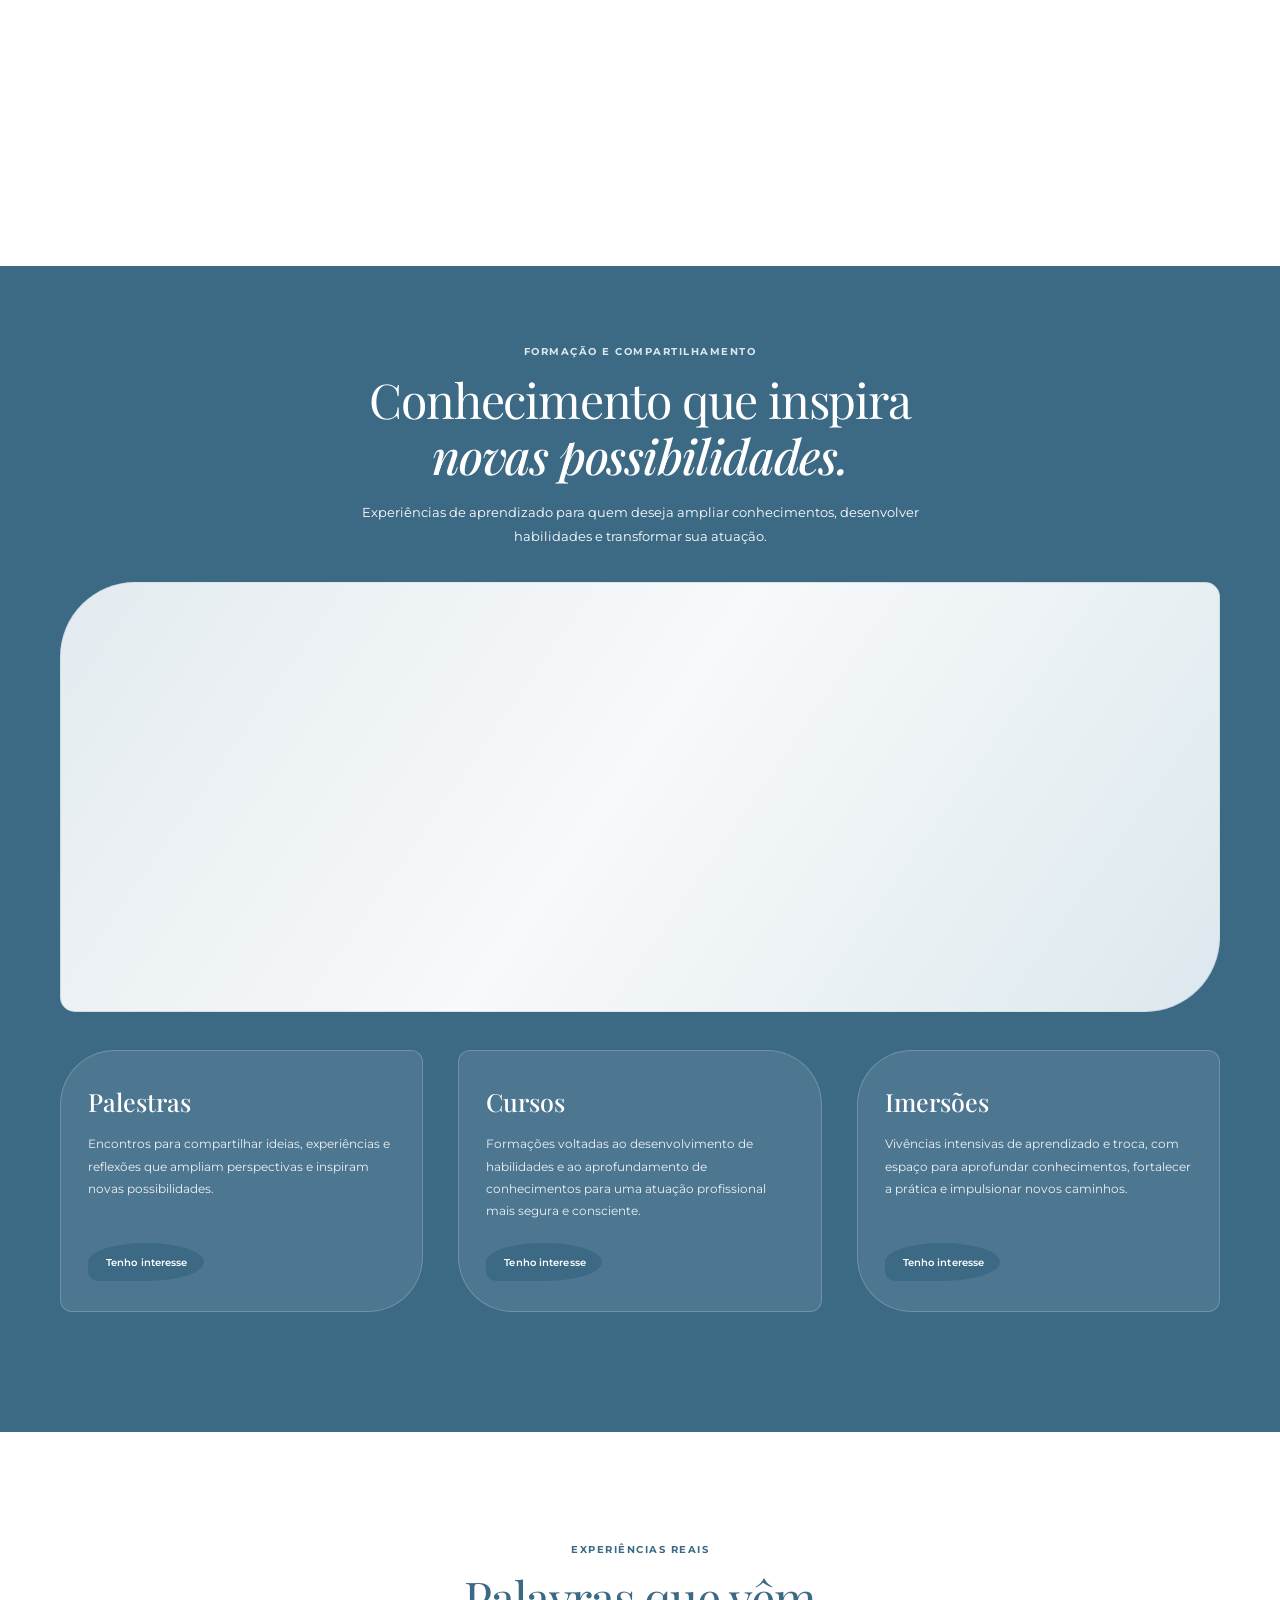
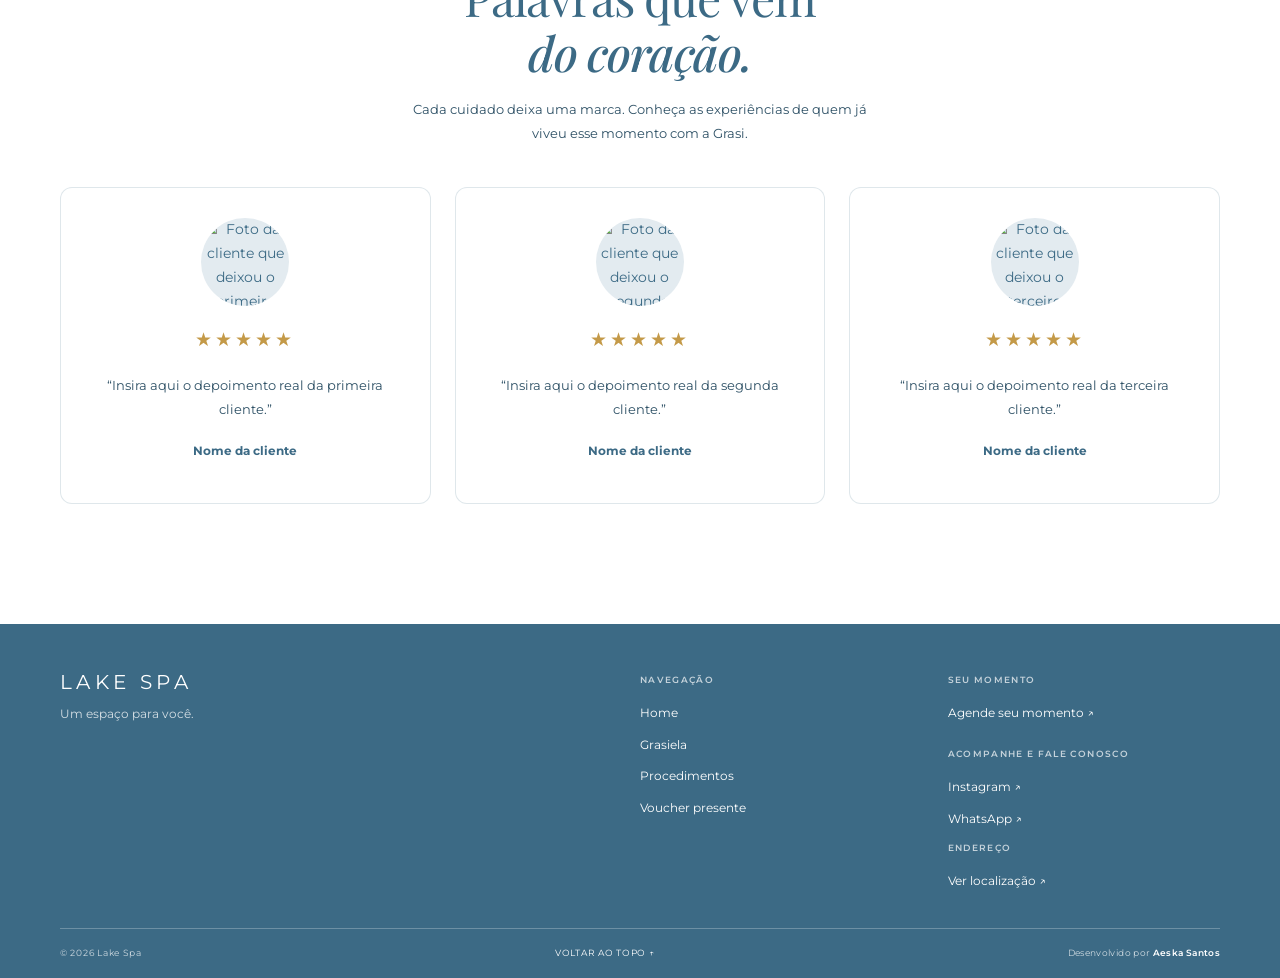
==== commit 3c6f5a08: "alterações" ====
--- a/grasi.html
+++ b/grasi.html
@@ -77,14 +77,13 @@
 
       </div>
 
-      <div class="detail-photo grasi-parallax" role="img" aria-label="Fotografia de Grasi">
-        <img
-          class="grasi-parallax-image"
-          src="assets/imagens/foto-grasi-red.jpeg"
-          alt="Grasi, profissional do Lake Spa"
-          fetchpriority="high"
-        >
-      </div>
+<div class="detail-photo" role="img" aria-label="Fotografia de Grasi">
+  <img
+    src="assets/imagens/foto-grasi-red.jpeg"
+    alt="Grasi, profissional do Lake Spa"
+    fetchpriority="high"
+  >
+</div>
 
     </section>
 
@@ -182,6 +181,99 @@
       </div>
 
     </section>
+
+
+<!-- Cursos, imersões e palestras -->
+<section class="grasi-learning" id="formacoes">
+
+  <div class="grasi-learning-inner">
+
+    <div class="grasi-learning-heading">
+
+      <p class="eyebrow">FORMAÇÃO E COMPARTILHAMENTO</p>
+      <h2>Conhecimento que inspira<br><em>novas possibilidades.</em></h2>
+      <p>
+        Experiências de aprendizado para quem deseja ampliar conhecimentos,
+        desenvolver habilidades e transformar sua atuação.
+      </p>
+    </div>
+
+    <!-- Espaço reservado para a fotografia da seção -->
+    <div
+      class="learning-feature-card"
+      role="img"
+      aria-label="Espaço reservado para a fotografia das formações"
+    ></div>
+
+    <div class="learning-topics">
+
+      <article class="learning-topic">
+        
+        <h3>Palestras</h3>
+        <p>
+          Encontros para compartilhar ideias, experiências e reflexões que
+          ampliam perspectivas e inspiram novas possibilidades.
+        </p>
+        <a
+          class="learning-whatsapp"
+          href="https://wa.me/553187996633?text=Ol%C3%A1%21%20Gostaria%20de%20conhecer%20melhor%20as%20palestras%20e%20saber%20sobre%20oportunidades%20de%20participa%C3%A7%C3%A3o."
+          target="_blank"
+          rel="noopener noreferrer"
+          aria-label="Tenho interesse nas palestras. Abrir conversa no WhatsApp"
+        >
+          <span>Tenho interesse</span>
+          
+        </a>
+      </article>
+
+      <article class="learning-topic">
+        
+        <h3>Cursos</h3>
+        <p>
+          Formações voltadas ao desenvolvimento de habilidades e ao
+          aprofundamento de conhecimentos para uma atuação profissional
+          mais segura e consciente.
+        </p>
+        <a
+          class="learning-whatsapp"
+          href="https://wa.me/553187996633?text=Ol%C3%A1%21%20Tenho%20interesse%20nos%20cursos%20e%20gostaria%20de%20receber%20mais%20informa%C3%A7%C3%B5es%20sobre%20as%20forma%C3%A7%C3%B5es%20dispon%C3%ADveis."
+          target="_blank"
+          rel="noopener noreferrer"
+          aria-label="Tenho interesse nos cursos. Abrir conversa no WhatsApp"
+        >
+          <span>Tenho interesse</span>
+          
+        </a>
+      </article>
+
+      <article class="learning-topic">
+        
+        <h3>Imersões</h3>
+        <p>
+          Vivências intensivas de aprendizado e troca, com espaço para
+          aprofundar conhecimentos, fortalecer a prática e impulsionar
+          novos caminhos.
+        </p>
+        <a
+          class="learning-whatsapp"
+          href="https://wa.me/553187996633?text=Ol%C3%A1%21%20Gostaria%20de%20saber%20mais%20sobre%20as%20imers%C3%B5es%2C%20suas%20propostas%20e%20pr%C3%B3ximas%20datas."
+          target="_blank"
+          rel="noopener noreferrer"
+          aria-label="Tenho interesse nas imersões. Abrir conversa no WhatsApp"
+        >
+          <span>Tenho interesse</span>
+          
+        </a>
+      </article>
+
+    </div>
+
+  </div>
+
+</section>
+
+
+
 
 
 <section class="grasi-testimonials" id="depoimentos">
@@ -265,8 +357,6 @@
 </section>
 
 
-    </section>
-
 
   </main>
 
--- a/css/style.css
+++ b/css/style.css
@@ -2,8 +2,6 @@
 :root {
   --color-primary: #3c6a85;
   --color-primary-dark: #2d5065;
-  --color-primary-light: #6f91a5;
-  --color-white: #ffffff;
 
   --lake-white: #ffffff;
   --lake-pale: #f7f9fa;
@@ -16,17 +14,12 @@
   --lake-muted: #74838b;
   --lake-line: rgba(60, 106, 133, 0.24);
 
-  --lake-blue: var(--color-primary);
-  --lake-blue-deep: var(--color-primary-dark);
-  --lake-green: var(--color-primary);
-  --lake-green-deep: var(--color-primary-dark);
-  --lake-green-dark: var(--color-primary-dark);
-
   --font-title: "Playfair Display", Georgia, "Times New Roman", serif;
   --font-body: "Montserrat", Arial, Helvetica, sans-serif;
 
   --content-width: 1160px;
 }
+
 
 /* Geral */
 
@@ -41,12 +34,17 @@
 body {
   margin: 0;
   overflow-x: hidden;
-  background: var(--lake-white);
+
   color: var(--lake-text);
   font-family: var(--font-body);
   font-size: 14px;
   font-weight: 400;
   line-height: 1.7;
+  background-image: url(../assets/imagens/3.jpeg);
+  background-position: center top;
+  background-size: cover;
+  background-repeat: repeat-y;
+  background-attachment: fixed;
 }
 
 a {
@@ -230,7 +228,6 @@
 /* Hero */
 
 .hero {
-  position: relative;
   display: grid;
   min-height: 610px;
   grid-template-columns: 1.05fr 0.95fr;
@@ -246,30 +243,6 @@
   background-size: cover;
   background-attachment: fixed;
   color: #fff;
-}
-
-.hero-background {
-  position: absolute;
-  inset: -8% 0;
-  z-index: -2;
-  background-image: url("https://img.grouponcdn.com/metro_draft_service/BeQqYrsnrN8G9wPgvoH7Pz/3t-1536x1024/v1/t1800x1200.jpg");
-  background-position: center;
-  background-repeat: no-repeat;
-  background-size: cover;
-  transform: translateY(0) scale(1.05);
-  will-change: transform;
-}
-
-.hero-overlay {
-  position: absolute;
-  inset: 0;
-  z-index: -1;
-  background: linear-gradient(
-    90deg,
-    rgba(20, 35, 26, 0.08) 0%,
-    rgba(20, 35, 26, 0.25) 38%,
-    rgba(20, 35, 26, 0.76) 100%
-  );
 }
 
 .hero-collage {
@@ -449,6 +422,44 @@
   background: var(--color-primary-dark);
 }
 
+/* Brilho sutil nos botões */
+.button,
+.voucher-submit {
+  position: relative;
+  overflow: hidden;
+  isolation: isolate;
+}
+
+.button::after,
+.voucher-submit::after {
+  position: absolute;
+  inset: 0;
+  border-radius: inherit;
+  background: linear-gradient(
+    110deg,
+    transparent 35%,
+    rgba(255, 255, 255, 0.22) 48%,
+    transparent 61%
+  );
+  content: "";
+  pointer-events: none;
+  opacity: 0;
+  transform: translateX(-100%);
+  transition:
+    transform 0.7s ease,
+    opacity 0.25s ease;
+}
+
+/* Brilho sutil nos botões */
+
+@media (hover: hover) and (prefers-reduced-motion: no-preference) {
+  .button:hover::after,
+  .voucher-submit:hover::after {
+    opacity: 1;
+    transform: translateX(100%);
+  }
+}
+
 /* Seções */
 
 .section {
@@ -514,7 +525,7 @@
 .benefits {
   padding-top: 78px;
   padding-bottom: 100px;
-  background: var(--lake-sage-soft);
+  background: transparent;
 }
 
 .benefit-grid {
@@ -561,22 +572,108 @@
   line-height: 1.7;
 }
 
-/* Studio e Grasi */
-
-.feature {
-  display: grid;
-  width: min(var(--content-width), calc(100% - 64px));
-  grid-template-columns: 1.02fr 0.98fr;
-  align-items: center;
-  gap: clamp(45px, 8vw, 100px);
-  margin: 0 auto;
-  padding: 88px 0;
-}
+
+
+.feature-overlay {
+  position: absolute;
+  inset: 0;
+  z-index: -1;
+  background: linear-gradient(
+    90deg,
+    rgba(25, 43, 52, 0.76) 0%,
+    rgba(25, 43, 52, 0.48) 48%,
+    rgba(25, 43, 52, 0.12) 100%
+  );
+}
+
+
+/* Mobile */
+
 
 .feature-grasi {
   grid-template-columns: 0.98fr 1.02fr;
   border-top: 1px solid var(--lake-line);
 }
+
+.feature.feature-studio {
+  display: flex;
+  justify-content: center;
+  width: 100%;
+  margin: 0;
+  padding: 85px 24px;
+  background: transparent;
+}
+
+.feature-studio-card {
+  position: relative;
+  display: flex;
+  width: min(100%, 1080px);
+  min-height: 500px;
+  align-items: center;
+  justify-content: center;
+  padding: 70px 45px;
+  overflow: hidden;
+  isolation: isolate;
+  border-radius: 75px 15px 75px 15px;
+  background: var(--color-primary-dark);
+}
+
+/* Fotografia preenchendo toda a gota */
+.feature-studio-image {
+  position: absolute;
+  inset: 0;
+  z-index: -2;
+  width: 100%;
+  height: 100%;
+  max-width: none;
+  object-fit: cover;
+  object-position: center;
+}
+
+/* Escurecimento suave para leitura do texto */
+.feature-studio-card::before {
+  position: absolute;
+  inset: 0;
+  z-index: -1;
+  background: linear-gradient(
+    90deg,
+    rgba(25, 43, 52, 0.65),
+    rgba(25, 43, 52, 0.25)
+  );
+  content: "";
+}
+
+.feature-studio .feature-copy {
+ position: relative;
+  z-index: 1;
+  width: 100%;
+  max-width: 650px;
+  margin: 0;
+  padding: 0;
+  color: #fff;
+  text-align: left;
+}
+
+.feature-studio .feature-copy h2 {
+  margin: 0 0 20px;
+  color: #fff;
+  font-size: clamp(38px, 5vw, 58px);
+  line-height: 1.15;
+}
+
+.feature-studio .feature-copy h2 em {
+  color: #fff;
+}
+
+.feature-studio .feature-copy p {
+  max-width: 540px;
+  margin: 0 auto;
+  color: rgba(255, 255, 255, 0.95);
+  font-size: 13px;
+  line-height: 1.9;
+}
+
+
 
 .grasi-hero .button-light {
   background: transparent;
@@ -589,6 +686,7 @@
   background: #f4f7f9;
   color: var(--color-primary-dark);
 }
+
 .feature-photo {
   position: relative;
   min-height: 420px;
@@ -617,6 +715,7 @@
 
 .feature-copy {
   max-width: 475px;
+ justify-content: center;
 }
 
 .feature-copy h2 {
@@ -626,7 +725,7 @@
 .feature-copy > p:not(.eyebrow) {
   max-width: 430px;
   margin-bottom: 25px;
-  color: var(--lake-muted);
+  color:white;
   font-size: 13px;
   line-height: 1.85;
 }
@@ -638,7 +737,7 @@
 /* Galeria do Studio */
 
 .studio-section {
-  background: #fff;
+  background: transparent;
 }
 
 .studio-details {
@@ -738,12 +837,14 @@
   margin: 0 auto;
 }
 
+/* Reflexos naturais de luz — fundos das seções */
+
 /* Massagens */
 
 .massages {
   padding-top: 75px;
   padding-bottom: 95px;
-  background: var(--lake-sage-soft);
+  background: transparent;
 }
 
 .massage-strip {
@@ -851,6 +952,8 @@
   margin: 0 auto;
 }
 
+/* Reflexos naturais de luz — fundos das seções */
+
 /* Voucher */
 
 .voucher-section {
@@ -858,7 +961,7 @@
   grid-template-columns: minmax(0, 0.85fr) minmax(0, 1.15fr);
   align-items: start;
   gap: 56px;
-  background: var(--lake-white);
+  background: transparent;
   scroll-margin-top: 90px;
 }
 
@@ -1149,6 +1252,9 @@
   text-align: center;
 }
 
+
+/* Reflexos naturais de luz — fundos das seções */
+
 /* Chamadas finais */
 
 .select-cta {
@@ -1351,6 +1457,19 @@
   color: var(--color-primary-dark);
 }
 
+.grasi-hero .detail-photo {
+  height: auto;
+  min-height: 0;
+  overflow: hidden;
+}
+
+.grasi-hero .detail-photo img {
+  display: block;
+  width: 100%;
+  height: auto;
+  object-fit: contain;
+  object-position: center;
+}
 
 .detail-photo img {
   display: block;
@@ -1358,6 +1477,113 @@
   height: 100%;
   object-fit: cover;
   object-position: center;
+}
+
+/* Página de procedimentos */
+.procedures-list {
+  padding: 82px 24px 96px;
+  background: transparent;
+}
+
+.procedures-heading {
+  width: min(760px, 100%);
+  margin: 0 auto 38px;
+  text-align: center;
+}
+
+.procedures-heading .eyebrow {
+  color: var(--color-primary);
+}
+
+.procedures-heading h2 {
+  margin: 10px 0 0;
+  color: var(--color-primary-dark);
+  font-size: clamp(34px, 4vw, 50px);
+}
+
+.procedure-grid {
+  display: grid;
+  width: min(var(--content-width), 100%);
+  grid-template-columns: repeat(3, minmax(0, 1fr));
+  gap: 22px;
+  margin: 0 auto;
+}
+
+.procedure-card {
+  min-width: 0;
+  overflow: hidden;
+  border: 1px solid var(--lake-line);
+  border-radius: 4px;
+  background: #fff;
+}
+
+.procedure-photo {
+  display: flex;
+  min-height: 230px;
+  align-items: center;
+  justify-content: center;
+  background: var(--lake-sage-strong);
+  color: var(--color-primary-dark);
+  font-size: 10px;
+  font-weight: 700;
+  letter-spacing: 0.12em;
+}
+
+.procedure-photo-two {
+  background: var(--lake-mint);
+}
+
+.procedure-photo-three {
+  background: var(--lake-sage);
+}
+
+.procedure-content {
+  padding: 24px;
+}
+
+.procedure-number {
+  margin-bottom: 9px;
+  color: var(--color-primary);
+  font-size: 10px;
+  font-weight: 700;
+  letter-spacing: 0.14em;
+}
+
+.procedure-content h3 {
+  margin: 0 0 10px;
+  color: var(--color-primary-dark);
+  font-size: 22px;
+}
+
+.procedure-content > p:not(.procedure-number) {
+  min-height: 66px;
+  margin-bottom: 20px;
+  color: var(--lake-muted);
+  font-size: 12px;
+  line-height: 1.75;
+}
+
+.procedure-info {
+  display: flex;
+  justify-content: space-between;
+  gap: 12px;
+  padding: 11px 0;
+  border-top: 1px solid var(--lake-line);
+  font-size: 11px;
+}
+
+.procedure-info span {
+  color: var(--lake-muted);
+}
+
+.procedure-info strong {
+  color: var(--color-primary-dark);
+  font-weight: 600;
+  text-align: right;
+}
+
+.procedure-link {
+  margin: 15px 0 0;
 }
 
 
@@ -1542,6 +1768,306 @@
   animation: contentEnter 0.7s ease both;
 }
 
+html {
+  scroll-padding-top: 88px;
+}
+
+main > section {
+  scroll-margin-top: 88px;
+}
+
+/* Rolagem com encaixe suave no desktop */
+@media (min-width: 821px) and (prefers-reduced-motion: no-preference) {
+  html {
+    scroll-snap-type: y proximity;
+  }
+
+  main > section {
+    scroll-snap-align: start;
+    scroll-snap-stop: normal;
+  }
+}
+
+/* Revelação suave dos elementos durante a rolagem */
+html.has-scroll-reveal .scroll-reveal {
+  opacity: 0;
+  transform: translate3d(0, 24px, 0);
+  transition:
+    opacity 650ms ease,
+    transform 750ms cubic-bezier(0.22, 1, 0.36, 1);
+  will-change: opacity, transform;
+}
+
+html.has-scroll-reveal .scroll-reveal.is-visible {
+  opacity: 1;
+  transform: translate3d(0, 0, 0);
+  will-change: auto;
+}
+
+/* Movimento sutil nas imagens */
+main > section.scroll-story-section .scroll-story-image {
+  transition: transform 900ms cubic-bezier(0.22, 1, 0.36, 1);
+  transform: scale(1.015);
+}
+
+main > section.scroll-story-section.is-in-view .scroll-story-image {
+  transform: scale(1);
+}
+
+/* Cursos, imersões e palestras — página da Grasi */
+
+.grasi-learning {
+  padding: 78px 24px 120px;
+  background: var(--color-primary);
+}
+
+.grasi-learning-inner {
+  width: min(var(--content-width), 100%);
+  margin: 0 auto;
+}
+
+.grasi-learning-heading {
+  max-width: 700px;
+  margin: 0 auto 34px;
+  text-align: center;
+}
+
+.grasi-learning-heading .eyebrow {
+  color: #fff;
+}
+
+.grasi-learning-heading h2 {
+  margin: 10px 0 17px;
+  color: #fff;
+  font-size: clamp(34px, 4vw, 48px);
+  line-height: 1.15;
+}
+
+.grasi-learning-heading h2 em {
+  color: #fff;
+  font-weight: 500;
+}
+
+.grasi-learning-heading > p:last-child,
+.learning-topic p {
+  color: #fff;
+  background: transparent;
+}
+
+.grasi-learning-heading .eyebrow,
+.learning-topic-number {
+  color: #dce8ee;
+}
+
+
+.grasi-learning-heading > p:last-child {
+  max-width: 570px;
+  margin: 0 auto;
+  color: #fff;
+  font-size: 13px;
+  line-height: 1.85;
+}
+
+/* Card horizontal reservado para a futura fotografia */
+
+.learning-feature-card {
+  width: 100%;
+  aspect-ratio: 16 / 6.5;
+  min-height: 250px;
+  max-height: 430px;
+  margin-bottom: 38px;
+  overflow: hidden;
+  border: 1px solid rgba(60, 106, 133, 0.12);
+  border-radius: 75px 15px 75px 15px;
+  background: linear-gradient(
+    125deg,
+    #e3ebf0 0%,
+    #f7f9fa 48%,
+    #dce8ee 100%
+  );
+}
+
+/* Três modalidades */
+
+.learning-topics {
+  display: grid;
+  grid-template-columns: repeat(3, minmax(0, 1fr));
+  gap: 35px;
+}
+
+.learning-topic {
+  display: flex;
+  min-width: 0;
+  flex-direction: column;
+  align-items: flex-start;
+  padding: 30px 27px;
+  border: 1px solid rgba(255, 255, 255, 0.2);
+  border-radius: 55px 12px 55px 12px;
+  background: rgba(255, 255, 255, 0.09);
+  transition: transform 0.3s ease, background 0.3s ease;
+}
+
+.learning-topic:nth-child(2) {
+  border-radius: 12px 55px 12px 55px;
+}
+
+.learning-topic:nth-child(3) {
+  border-radius: 55px 12px 12px 55px;
+}
+
+.learning-topic:hover {
+  background: rgba(255, 255, 255, 0.15);
+  transform: translateY(-4px);
+}
+
+.learning-topic-number {
+  margin-bottom: 13px;
+  color: #dce8ee;
+  font-size: 10px;
+  font-weight: 700;
+  letter-spacing: 0.14em;
+}
+
+.learning-topic h3 {
+  margin: 0 0 10px;
+  color: #fff;
+  font-family: var(--font-title);
+  font-size: 25px;
+  font-weight: 500;
+}
+
+.learning-topic p {
+  flex: 1;
+  margin: 0 0 21px;
+  color: rgba(255, 255, 255, 0.9);
+  font-size: 12px;
+  line-height: 1.85;
+}
+
+/* Botão pequeno com silhueta de gota */
+.learning-whatsapp {
+  display: inline-flex;
+  min-height: 38px;
+  align-items: center;
+  justify-content: center;
+  gap: 9px;
+  padding: 8px 15px 8px 17px;
+  border: 1px solid rgba(60, 106, 133, 0.38);
+  border-radius: 50% 50% 50% 10px;
+  background: var(--color-primary);
+  color: #fff;
+  font-size: 10px;
+  font-weight: 600;
+  letter-spacing: 0.01em;
+  transition:
+    background 0.2s ease,
+    border-color 0.2s ease,
+    transform 0.2s ease;
+}
+
+.learning-whatsapp:hover {
+  border-color: var(--color-primary-dark);
+  background: var(--color-primary-dark);
+  transform: translateY(-2px);
+}
+
+.learning-whatsapp-arrow {
+  font-size: 13px;
+  line-height: 1;
+}
+
+.grasi-hero .detail-photo,
+.detail-gallery .photo-slot {
+  overflow: hidden;
+  border-radius: 75px 15px 75px 15px;
+}
+
+.grasi-hero .detail-photo img,
+.detail-gallery .photo-slot img {
+  width: 100%;
+  height: 100%;
+  object-fit: cover;
+}
+
+.grasi-testimonials {
+  padding: 110px 24px 120px;
+}
+
+
+@media (min-width: 821px) {
+
+.feature.feature-studio {
+  width: 100vw;
+  max-width: none;
+  margin-left: calc(50% - 50vw);
+  margin-right: calc(50% - 50vw);
+  margin-top: 50px;
+  padding: 0 0 85px;
+}
+
+/* Card em toda a largura */
+.feature-studio-card {
+  width: 100%;
+  max-width: none;
+  min-height: 500px;
+  margin: 0;
+  padding: 70px 8%;
+  justify-content: flex-start;
+}
+
+/* Alinhamento do texto */
+.feature-studio .feature-copy {
+  width: 100%;
+  max-width: 650px;
+  margin: 0;
+  text-align: left;
+}
+
+.feature-studio .feature-copy p {
+  max-width: 540px;
+  margin: 0;
+  text-align: left;
+}
+
+
+
+/* Ajustes isolados para celular */
+
+@media (max-width: 820px) {
+  html {
+    scroll-snap-type: none;
+    scroll-padding-top: 72px;
+  }
+
+  main > section {
+    scroll-snap-align: none;
+    scroll-margin-top: 72px;
+  }
+
+  html.has-scroll-reveal .scroll-reveal {
+    transform: translate3d(0, 16px, 0);
+    transition-duration: 500ms;
+  }
+}
+
+/* Acessibilidade: respeita a preferência por menos movimento */
+@media (prefers-reduced-motion: reduce) {
+  html {
+    scroll-behavior: auto !important;
+    scroll-snap-type: none !important;
+  }
+
+  html.has-scroll-reveal .scroll-reveal,
+  html.has-scroll-reveal .scroll-reveal.is-visible,
+  main > section.scroll-story-section .scroll-story-image,
+  main > section.scroll-story-section.is-in-view .scroll-story-image {
+    opacity: 1 !important;
+    transform: none !important;
+    transition: none !important;
+    animation: none !important;
+  }
+}
+
 @keyframes contentEnter {
   from {
     opacity: 0;
@@ -1552,7 +2078,24 @@
   }
 }
 
-/* Tablet e celular */
+
+@media (prefers-reduced-motion: reduce) {
+  .benefits::before,
+  .studio-section::before,
+  .massages::before,
+  .voucher-section::before,
+  .select-cta::before,
+  .detail-story::before,
+  .detail-gallery::before,
+  .grasi-testimonials::before,
+  .grasi-approach::before,
+  .detail-end::before,
+  .procedures-intro::before,
+  .procedures-list::before {
+    animation: none;
+    transform: none;
+  }
+}
 
 @media (max-width: 820px) {
   .site-header,
@@ -1664,24 +2207,10 @@
     display: none;
   }
 
-.hero {
-  position: relative;
-  overflow: hidden;
-}
-
-.hero-background {
-  animation: mobileParallax 12s ease-in-out infinite alternate;
-}
-
-
-
-  .hero-overlay {
-    background: linear-gradient(
-      0deg,
-      rgba(20, 35, 26, 0.88) 0%,
-      rgba(20, 35, 26, 0.52) 55%,
-      rgba(20, 35, 26, 0.12) 100%
-    );
+  .hero {
+    position: relative;
+    overflow: hidden;
+    background-attachment: scroll;
   }
 
   .hero-collage {
@@ -1774,6 +2303,8 @@
     margin: 0;
     padding: 20px 0 0;
     text-align: left;
+    border-radius: 2px;
+    background: var(--color-primary-dark);
   }
 
   .hero-copy .eyebrow {
@@ -1795,16 +2326,6 @@
     line-height: 1.85;
   }
 
-  .hero-copy {
-    border-radius: 2px;
-    background: var(--color-primary);
-    color: #fff;
-  }
-
-  .hero-copy {
-    background: var(--color-primary-dark);
-  }
-
   .section {
     padding: 65px 22px;
   }
@@ -1858,6 +2379,49 @@
   .feature-grasi .feature-photo {
     order: 0;
   }
+
+  @media (max-width: 820px) {
+  .feature.feature-studio {
+    padding: 60px 22px;
+  }
+
+  .feature-studio-card {
+    padding: 38px 28px 42px;
+  }
+
+  .feature-studio .feature-copy {
+      margin: 0 auto;
+      transform: translateY(-25px);
+      text-align: center;
+  }
+
+  .feature-studio .feature-photo {
+    height: 380px;
+  }
+}
+
+@media (max-width: 520px) {
+  .feature.feature-studio {
+    padding: 45px 16px;
+  }
+
+  .feature-studio-card {
+    padding: 30px 18px 32px;
+    border-radius: 18px;
+  }
+
+  .feature-studio .feature-copy h2 {
+    font-size: 32px;
+  }
+
+  .feature-studio .feature-copy p {
+    font-size: 12px;
+  }
+
+  .feature-studio .feature-photo {
+    height: 300px;
+  }
+}
 
   .studio-details {
     width: calc(100% - 44px);
@@ -1972,8 +2536,21 @@
   }
 
   .detail-photo {
+    height: clamp(260px, 66vw, 390px);
     min-height: clamp(260px, 66vw, 390px);
-    min-height: 260px;
+  }
+
+  .procedures-list {
+    padding: 62px 22px 72px;
+  }
+
+  .procedure-grid {
+    grid-template-columns: repeat(2, minmax(0, 1fr));
+    gap: 16px;
+  }
+
+  .procedure-content {
+    padding: 20px;
   }
 
   .detail-gallery {
@@ -1993,11 +2570,57 @@
   .footer-main {
     gap: 27px;
   }
-}
+  .grasi-testimonials {
+    padding: 60px 24px;
+  }
+
+  .testimonials-grid {
+    grid-template-columns: 1fr;
+    gap: 18px;
+    max-width: 480px;
+  }
+
+  .testimonial-card {
+    padding: 26px 22px;
+  }
+  .detail-story.grasi-story {
+    width: calc(100% - 48px);
+    padding: 45px 0;
+  }
+
+  .grasi-story .grasi-story-heading {
+    margin-bottom: 28px;
+  }
+
+  .grasi-story-content {
+    grid-template-columns: 1fr;
+    gap: 0;
+  }
+
+  .grasi-story-column p:last-child {
+    margin-bottom: 18px;
+  }
+
+  .grasi-story-column:last-child p:last-child {
+    margin-bottom: 0;
+  }
+
 
 /* Celulares pequenos */
 
 @media (max-width: 520px) {
+  .procedure-grid {
+    grid-template-columns: minmax(0, 1fr);
+  }
+
+  .procedure-photo {
+    min-height: 210px;
+  }
+
+  .procedure-content > p:not(.procedure-number) {
+    min-height: 0;
+  }
+
   .voucher-form {
     padding: 20px 16px;
   }
@@ -2129,15 +2752,6 @@
   }
 
   .footer-main {
-    grid-template-columns: repeat(2, minmax(0, 1fr));
-    gap: 27px 18px;
-  }
-
-  .footer-main > div:first-child {
-    grid-column: 1 / -1;
-  }
-
-  .footer-main {
     grid-template-columns: 1fr;
     gap: 25px;
   }
@@ -2152,8 +2766,8 @@
   }
 }
 
-/* Acessibilidade */
-
+
+/* Respeita a preferência por menos movimento */
 @media (prefers-reduced-motion: reduce) {
   html {
     scroll-behavior: auto;
@@ -2166,51 +2780,74 @@
     scroll-behavior: auto !important;
     transition-duration: 0.01ms !important;
   }
-
-  .hero-background {
-    will-change: auto;
-  }
-  
-  /* Responsividade dos depoimentos */
+  .benefits::before,
+  .studio-section::before,
+  .massages::before,
+  .select-cta::before {
+    animation: none;
+    background-position: 50% 50%, 50% 50%, 50% 50%, 50% 50%;
+    opacity: 0.58;
+  }
+
+  .button::after,
+  .voucher-submit::after {
+    transition: none;
+  }
+}
+
+.learning-topics {
+  grid-template-columns: 1fr;
+  gap: 18px;
+}
+
+.learning-topic {
+  padding: 25px 24px;
+  border-radius: 42px 12px 42px 12px;
+}
+
+.learning-topic:nth-child(2) {
+  border-radius: 12px 42px 12px 42px;
+}
+
+.learning-topic:nth-child(3) {
+  border-radius: 42px 12px 12px 42px;
+}
+
+.grasi-hero .detail-photo,
+.detail-gallery .photo-slot {
+  border-radius: 42px 12px 42px 12px;
+}
+
 @media (max-width: 820px) {
-  .grasi-testimonials {
-    padding: 60px 24px;
-  }
-
-  .testimonials-grid {
-    grid-template-columns: 1fr;
-    gap: 18px;
-    max-width: 480px;
-  }
-
-  .testimonial-card {
-    padding: 26px 22px;
-  } 
-}
-
-/* Ajustes para celular */
-@media (max-width: 820px) {
-  .detail-story.grasi-story {
-    width: calc(100% - 48px);
-    padding: 45px 0;
-  }
-
-  .grasi-story .grasi-story-heading {
-    margin-bottom: 28px;
-  }
-
-  .grasi-story-content {
-    grid-template-columns: 1fr;
-    gap: 0;
-  }
-
-  .grasi-story-column p:last-child {
-    margin-bottom: 18px;
-  }
-
-  .grasi-story-column:last-child p:last-child {
-    margin-bottom: 0;
-  }
-}
-
-}
+  .feature.feature-studio {
+    width: 100%;
+    padding: 55px 22px;
+  }
+
+  .feature-studio-card {
+    min-height: 420px;
+    padding: 55px 30px;
+    border-radius: 42px 12px 42px 12px;
+  }
+
+  .feature-studio .feature-copy h2 {
+    font-size: clamp(34px, 8vw, 44px);
+  }
+}
+
+@media (max-width: 520px) {
+  .feature.feature-studio {
+    padding: 42px 16px;
+  }
+
+  .feature-studio-card {
+    min-height: 370px;
+    padding: 42px 22px;
+  }
+
+  .feature-studio .feature-copy p {
+    font-size: 12px;
+  }
+
+}
+}
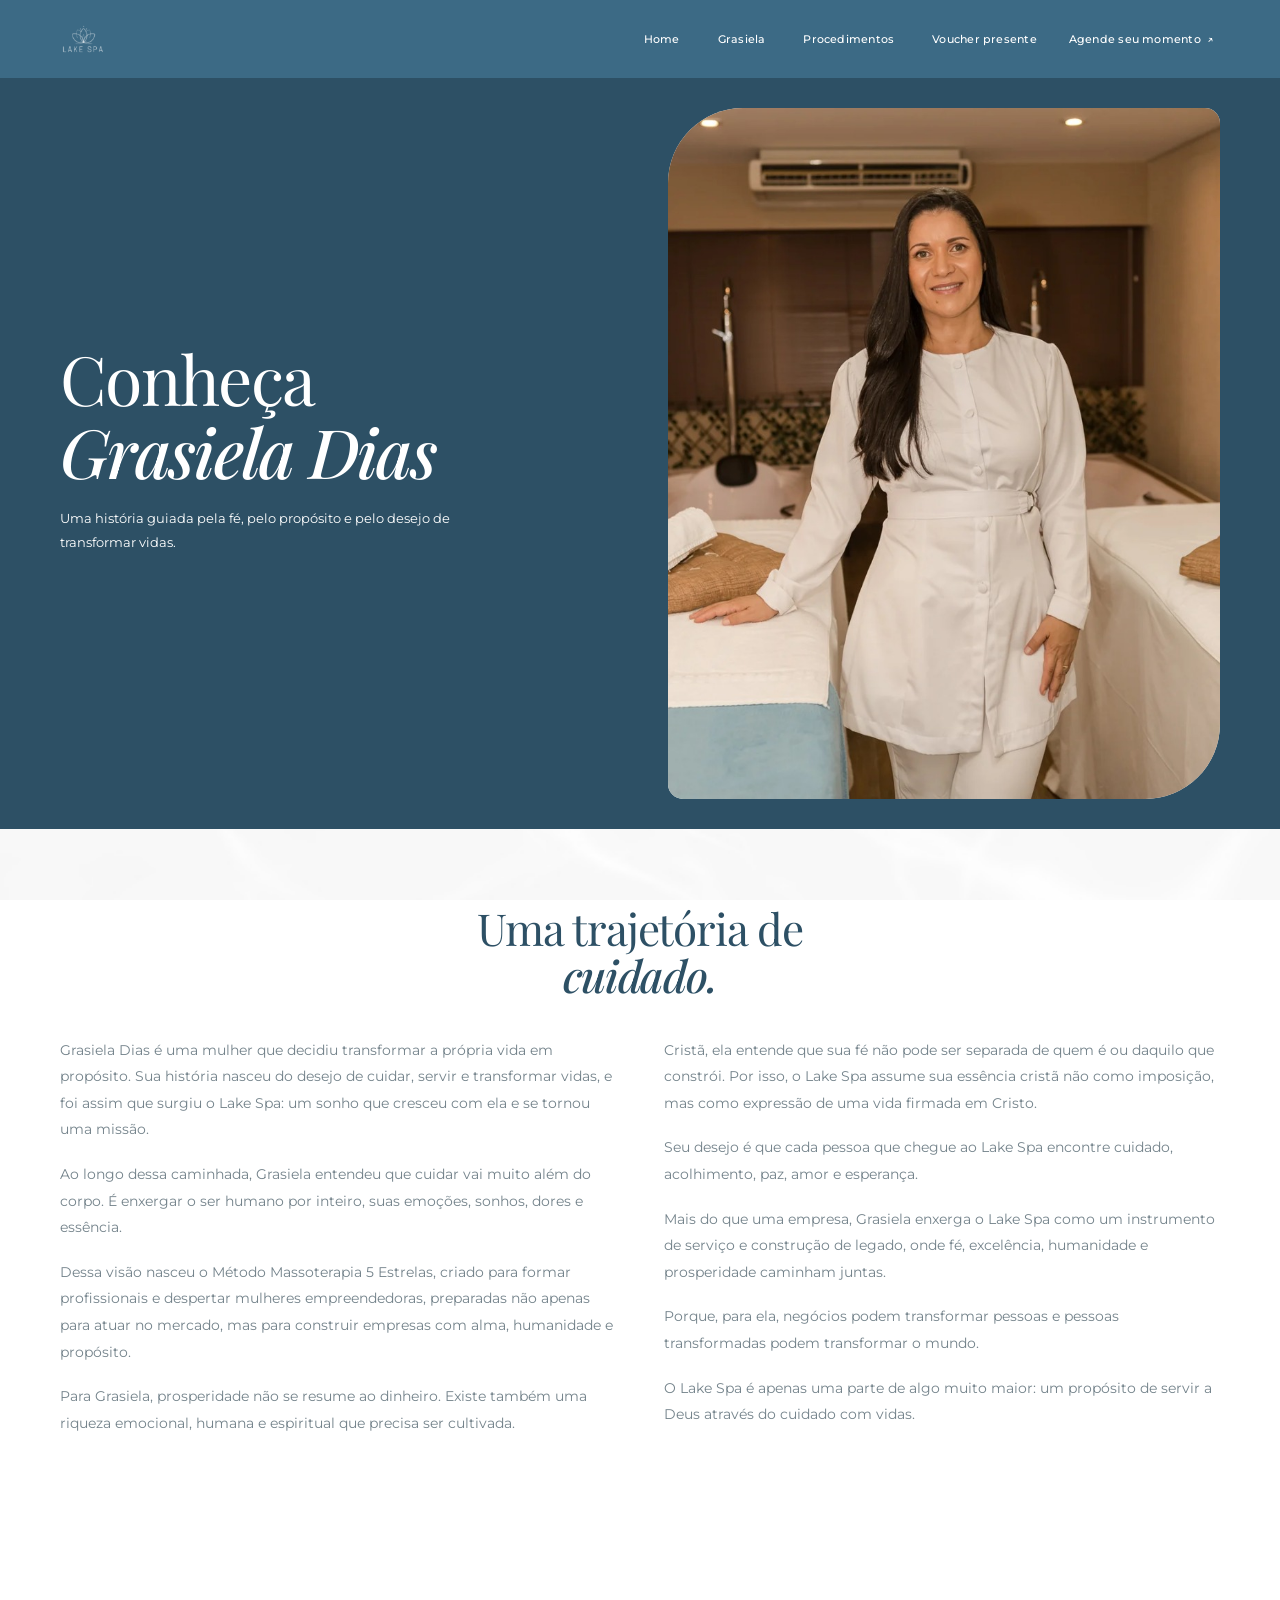
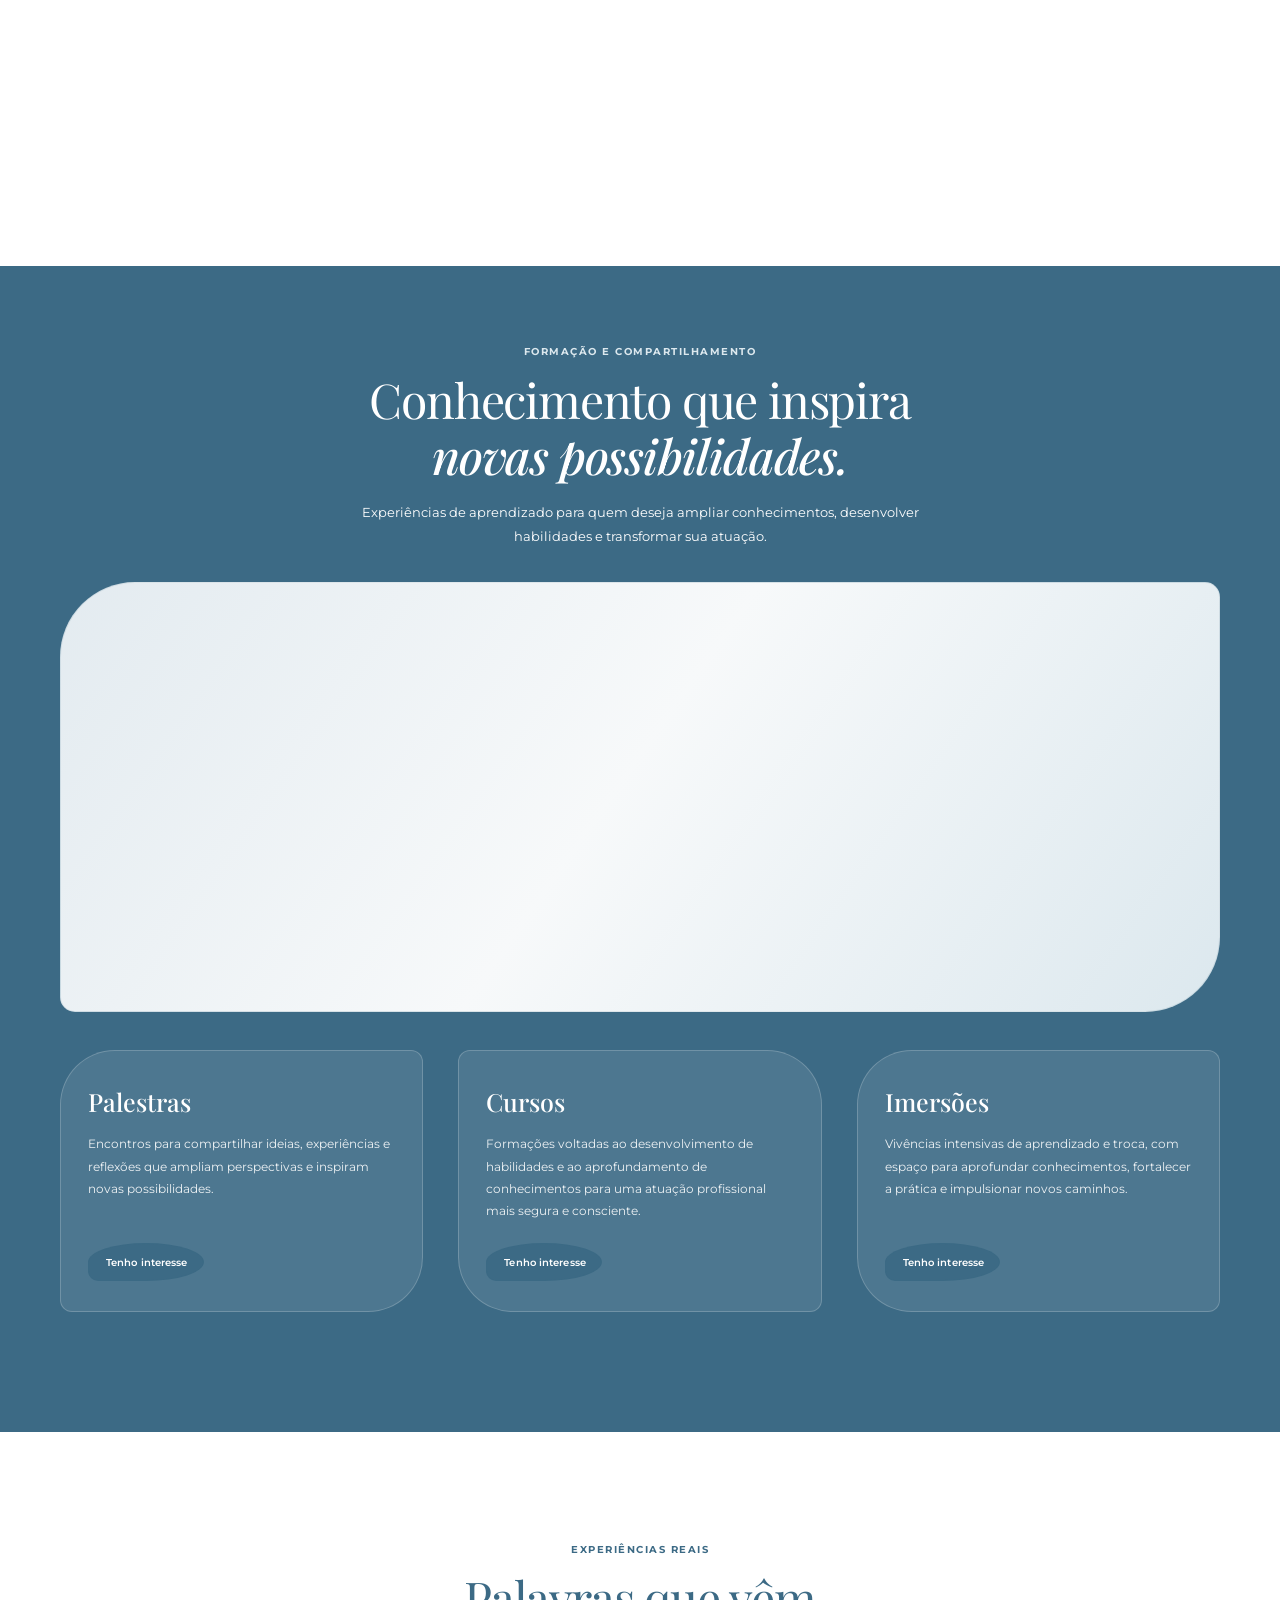
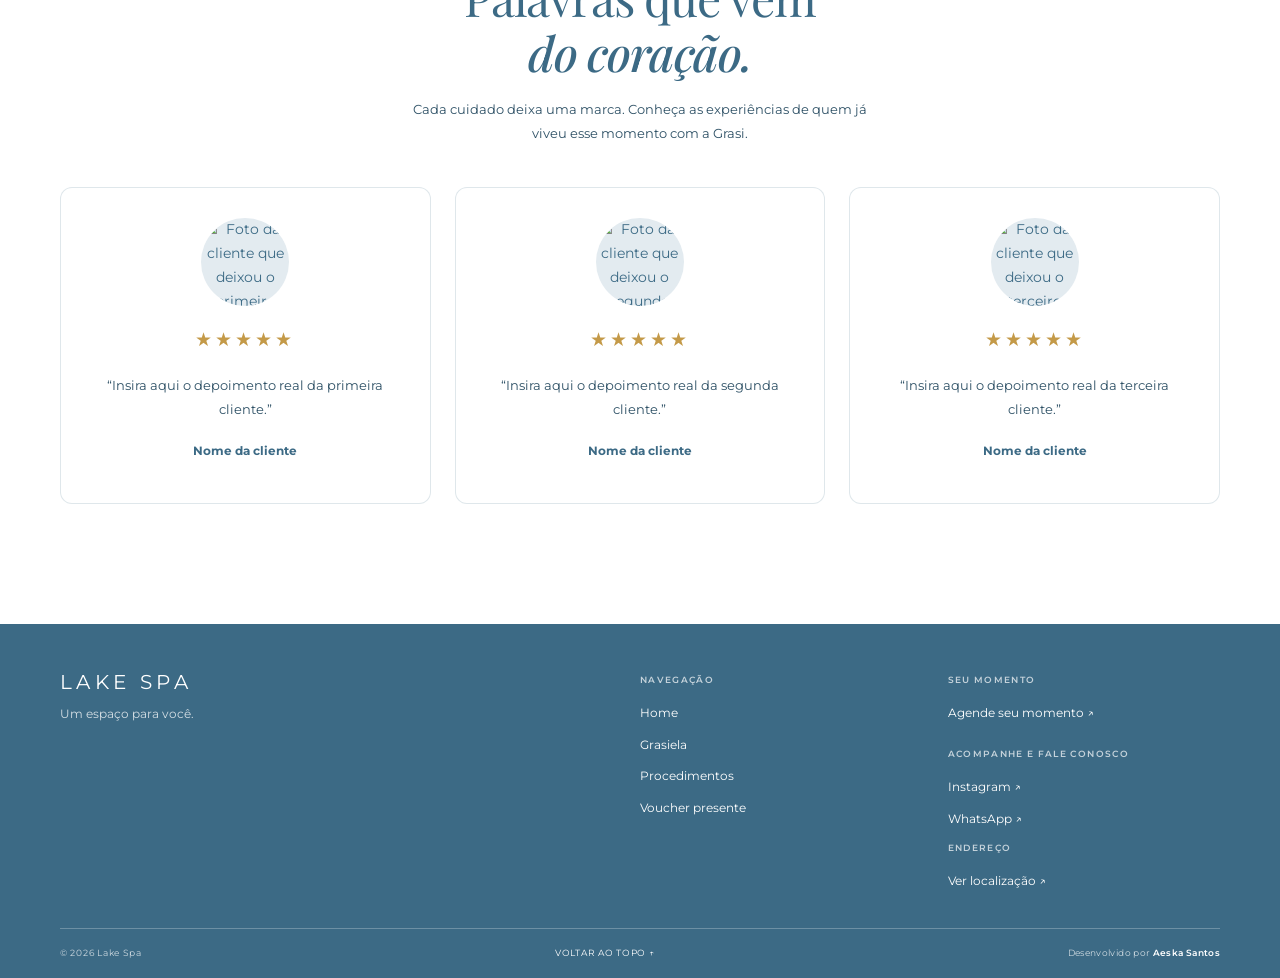
==== commit 53a77061: "correções" ====
--- a/grasi.html
+++ b/grasi.html
@@ -50,10 +50,10 @@
       </button>
 
       <nav class="site-nav" id="site-navigation" aria-label="Navegação principal">
-        <a href="index.html">Home</a>
+        <a href="index.html" aria-current="page" >Home</a>
         <a href="grasi.html" aria-current="page">Grasiela</a>
-        <a href="procedimentos.html">Procedimentos</a>
-        <a href="index.html#voucher">Voucher presente</a>
+        <a href="procedimentos.html" aria-current="page">Procedimentos</a>
+        <a href="index.html#voucher" aria-current="page">Voucher presente</a>
       </nav>
 
       <a class="header-cta" href="https://lakespaselect.com/" target="_blank" rel="noopener noreferrer">
--- a/css/style.css
+++ b/css/style.css
@@ -186,9 +186,10 @@
   transition: color 0.25s ease;
 }
 
+/* Linha dos links do menu */
 .site-nav a::after,
 .header-cta::after {
-  position: absolute;
+ 
   right: 0;
   bottom: 2px;
   left: 0;
@@ -200,14 +201,15 @@
   transition: transform 0.3s ease;
 }
 
+/* Página atual */
+.site-nav a[aria-current="page"]::after {
+  transform: scaleX(1);
+}
+
+/* Ao passar o mouse */
 .site-nav a:hover::after,
-.site-nav a[aria-current="page"]::after,
-.header-cta:hover::after {
+.site-nav a:focus-visible::after {
   transform: scaleX(1);
-}
-
-.site-nav a[aria-current="page"] {
-  color: #fff;
 }
 
 .header-cta {
@@ -587,7 +589,6 @@
 }
 
 
-/* Mobile */
 
 
 .feature-grasi {
@@ -602,12 +603,14 @@
   margin: 0;
   padding: 85px 24px;
   background: transparent;
+  padding-bottom: 45px;
 }
 
 .feature-studio-card {
   position: relative;
   display: flex;
-  width: min(100%, 1080px);
+  width: calc(100% - 100px);
+  max-width: 1080px;
   min-height: 500px;
   align-items: center;
   justify-content: center;
@@ -616,6 +619,7 @@
   isolation: isolate;
   border-radius: 75px 15px 75px 15px;
   background: var(--color-primary-dark);
+  padding-bottom: 50px;
 }
 
 /* Fotografia preenchendo toda a gota */
@@ -837,13 +841,12 @@
   margin: 0 auto;
 }
 
-/* Reflexos naturais de luz — fundos das seções */
 
 /* Massagens */
 
 .massages {
-  padding-top: 75px;
-  padding-bottom: 95px;
+  padding-top: 15px;
+  padding-bottom: 35px;
   background: transparent;
 }
 
@@ -856,12 +859,8 @@
 }
 
 .massage-item {
-  display: block;
-  min-width: 0;
   overflow: hidden;
-  border-radius: 12px;
-  background: #fff;
-  box-shadow: 0 7px 24px rgba(37, 83, 98, 0.07);
+  border-radius: 75px 15px 75px 15px;
 }
 
 
@@ -937,22 +936,39 @@
   line-height: 1.5;
 }
 
-.massage-caption i {
-  position: static;
-  flex-shrink: 0;
-  color: var(--color-primary);
-  font-size: 15px;
-  font-style: normal;
-  transform: none;
+.massage-caption strong {
+  position: relative;
+  display: inline-block;
+  color: var(--color-primary-dark);
+  font-family: var(--font-body);
+  font-size: 12px;
+  font-weight: 500;
+  letter-spacing: 0.01em;
+  line-height: 1.5;
+}
+
+.massage-caption strong::after {
+  content: "";
+  position: absolute;
+  left: 0;
+  bottom: -5px;
+  width: 32px;
+  height: 1px;
+  background: var(--color-primary);
+  transition: width 0.3s ease;
+}
+
+.massage-item:hover .massage-caption strong::after {
+  width: 100%;
 }
 
 .massage-cta {
   display: flex;
   width: fit-content;
   margin: 0 auto;
-}
-
-/* Reflexos naturais de luz — fundos das seções */
+  border-radius: 50% 50% 50% 10px;
+}
+
 
 /* Voucher */
 
@@ -962,7 +978,7 @@
   align-items: start;
   gap: 56px;
   background: transparent;
-  scroll-margin-top: 90px;
+  scroll-margin-top: 45px;
 }
 
 .voucher-heading {
@@ -1146,7 +1162,7 @@
   margin-bottom: 10px;
   padding: 14px;
   border: 1px solid rgba(255, 255, 255, 0.28);
-  border-radius: 7px;
+  border-radius: 30% 30% 30% 20px;
   background: rgba(255, 255, 255, 0.06);
   cursor: pointer;
   transition:
@@ -1945,6 +1961,7 @@
 }
 
 /* Botão pequeno com silhueta de gota */
+
 .learning-whatsapp {
   display: inline-flex;
   min-height: 38px;
@@ -1994,6 +2011,9 @@
 }
 
 
+
+
+
 @media (min-width: 821px) {
 
 .feature.feature-studio {
@@ -2006,12 +2026,13 @@
 }
 
 /* Card em toda a largura */
+
 .feature-studio-card {
-  width: 100%;
+  width: 80%;
   max-width: none;
-  min-height: 500px;
+  min-height: 450px;
   margin: 0;
-  padding: 70px 8%;
+  padding: 80px 8%;
   justify-content: flex-start;
 }
 
@@ -2048,6 +2069,8 @@
     transform: translate3d(0, 16px, 0);
     transition-duration: 500ms;
   }
+}
+
 }
 
 /* Acessibilidade: respeita a preferência por menos movimento */
@@ -2297,15 +2320,15 @@
     line-height: 1.1;
   }
 
-  .hero-copy {
-    width: 100%;
-    max-width: 480px;
-    margin: 0;
-    padding: 20px 0 0;
-    text-align: left;
-    border-radius: 2px;
-    background: var(--color-primary-dark);
-  }
+.hero-copy {
+  width: 100%;
+  max-width: 480px;
+  margin: 0;
+  padding: 20px 0 0;
+  text-align: left;
+  border-radius: 0;
+  background: transparent;
+}
 
   .hero-copy .eyebrow {
     color: #e5eef3;
@@ -2383,6 +2406,7 @@
   @media (max-width: 820px) {
   .feature.feature-studio {
     padding: 60px 22px;
+    padding-bottom: 25px;
   }
 
   .feature-studio-card {
@@ -2390,10 +2414,22 @@
   }
 
   .feature-studio .feature-copy {
-      margin: 0 auto;
-      transform: translateY(-25px);
-      text-align: center;
-  }
+  position: relative;
+  z-index: 2;
+  width: 100%;
+  margin: 0 auto;
+  transform: none;
+  color: #fff;
+  text-align: center;
+}
+
+.feature-studio .feature-copy h2,
+.feature-studio .feature-copy h2 em,
+.feature-studio .feature-copy p {
+  position: relative;
+  z-index: 2;
+  color: #fff;
+}
 
   .feature-studio .feature-photo {
     height: 380px;
@@ -2425,7 +2461,7 @@
 
   .studio-details {
     width: calc(100% - 44px);
-    padding-bottom: 60px;
+    padding-bottom: 45px;
   }
 
   .studio-gallery {
@@ -2452,13 +2488,24 @@
     gap: 18px;
   }
 
-  .massage-photo {
-    height: 220px;
+ .massage-photo {
+    height: 260px;
+    overflow: hidden;
+    border-radius: 75px 15px 75px 15px;
+  }
+
+  .massage-photo small,
+  .massage-photo img {
+    border-radius: inherit;
   }
 
   .massage-caption {
     min-height: 76px;
   }
+
+  .massage-caption strong::after {
+  width: 32px;
+}
 
   .ideal {
     grid-template-columns: 1fr;
@@ -2480,7 +2527,13 @@
     padding-right: 22px;
     padding-left: 22px;
     overflow: visible;
-  }
+    padding-top: 35px;
+  }
+
+  .massages {
+  padding-bottom: 25px;
+  padding-top: 35px;
+}
 
   .voucher-heading {
     position: static;
@@ -2822,6 +2875,8 @@
   .feature.feature-studio {
     width: 100%;
     padding: 55px 22px;
+    
+
   }
 
   .feature-studio-card {
@@ -2850,4 +2905,4 @@
   }
 
 }
-}+}
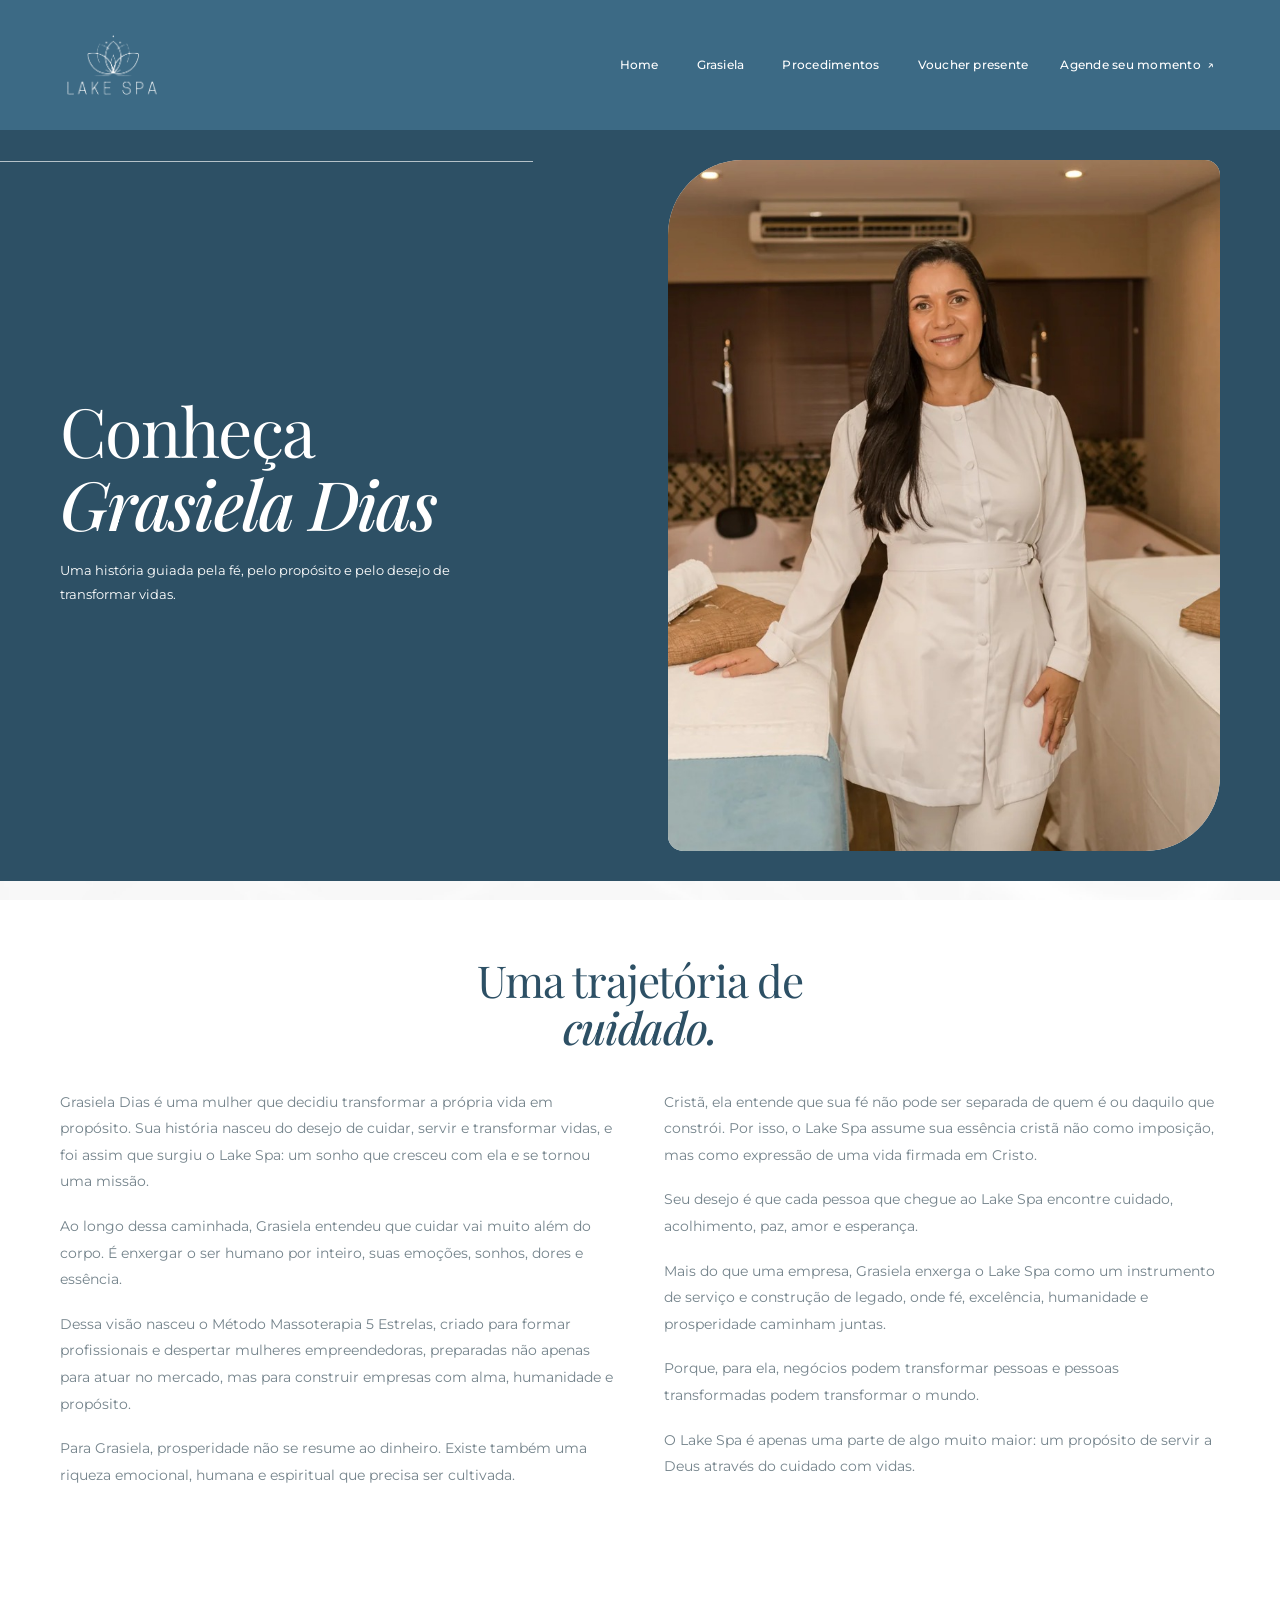
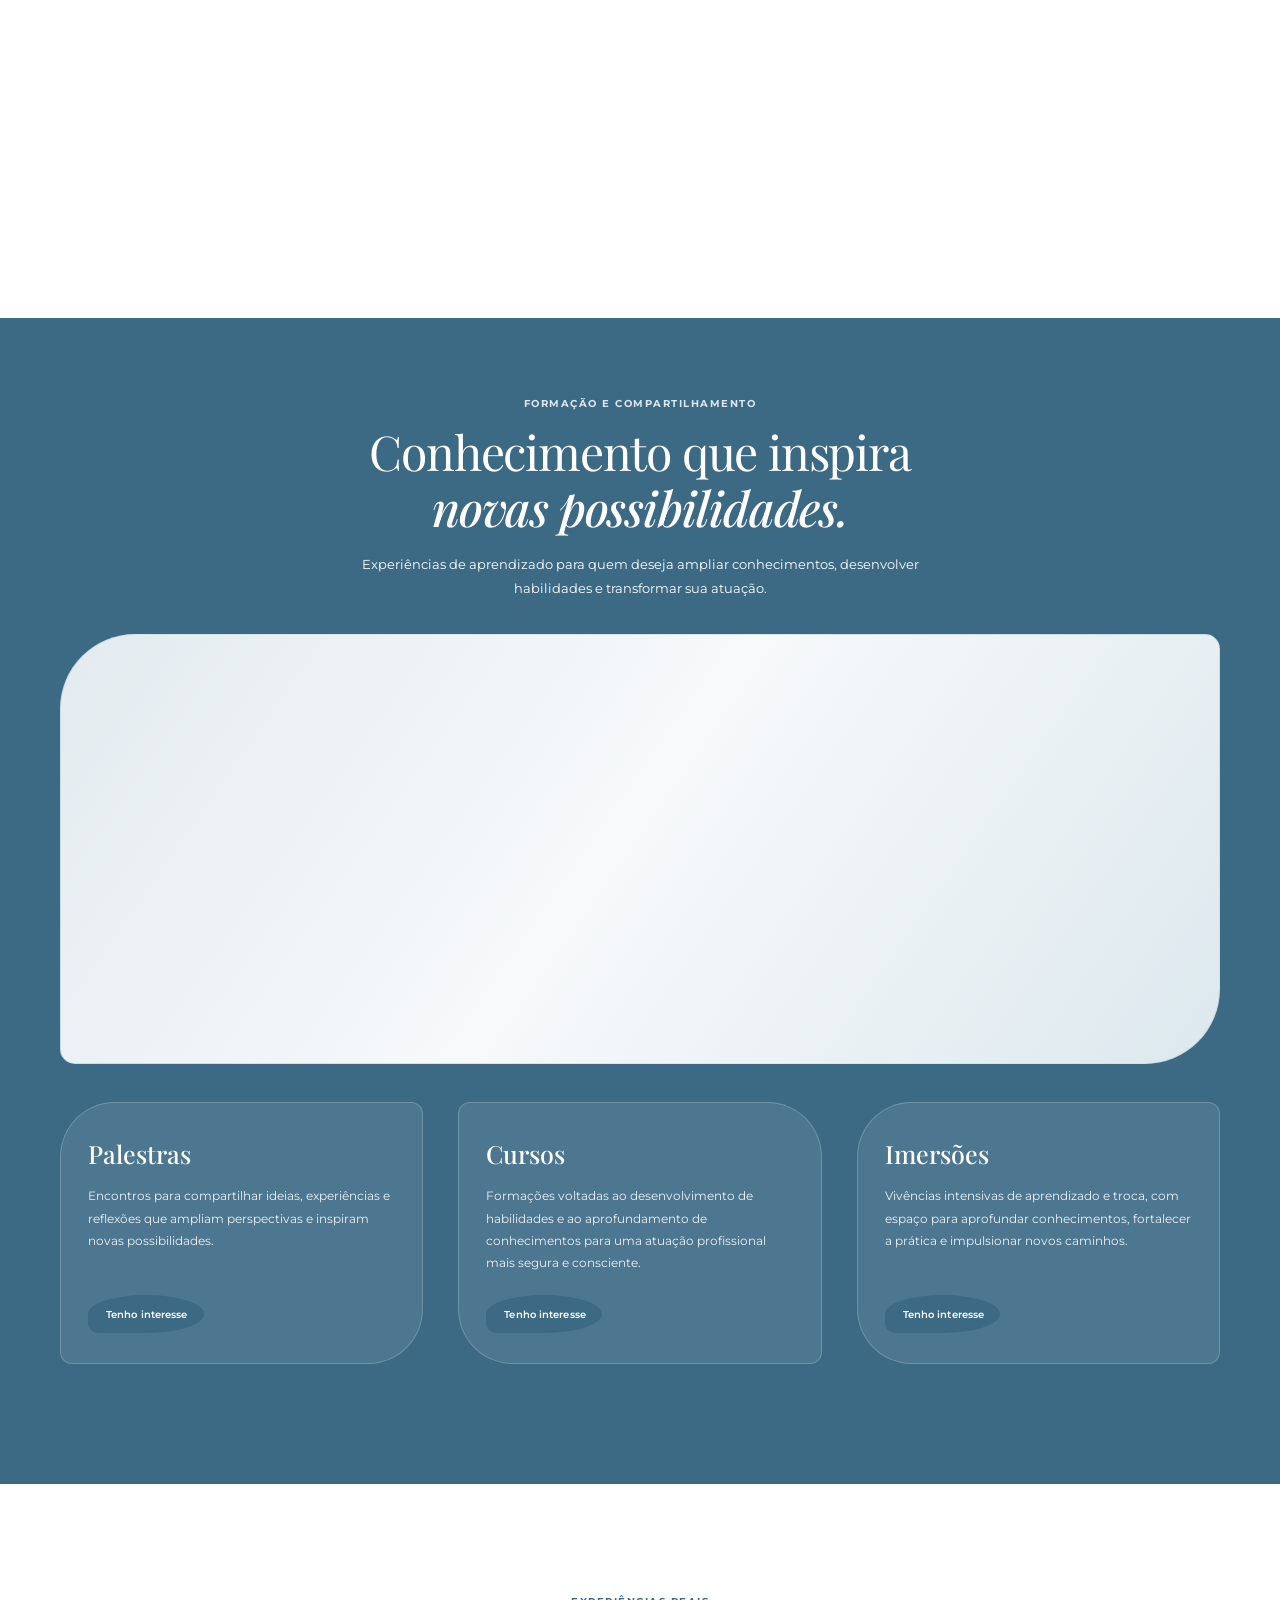
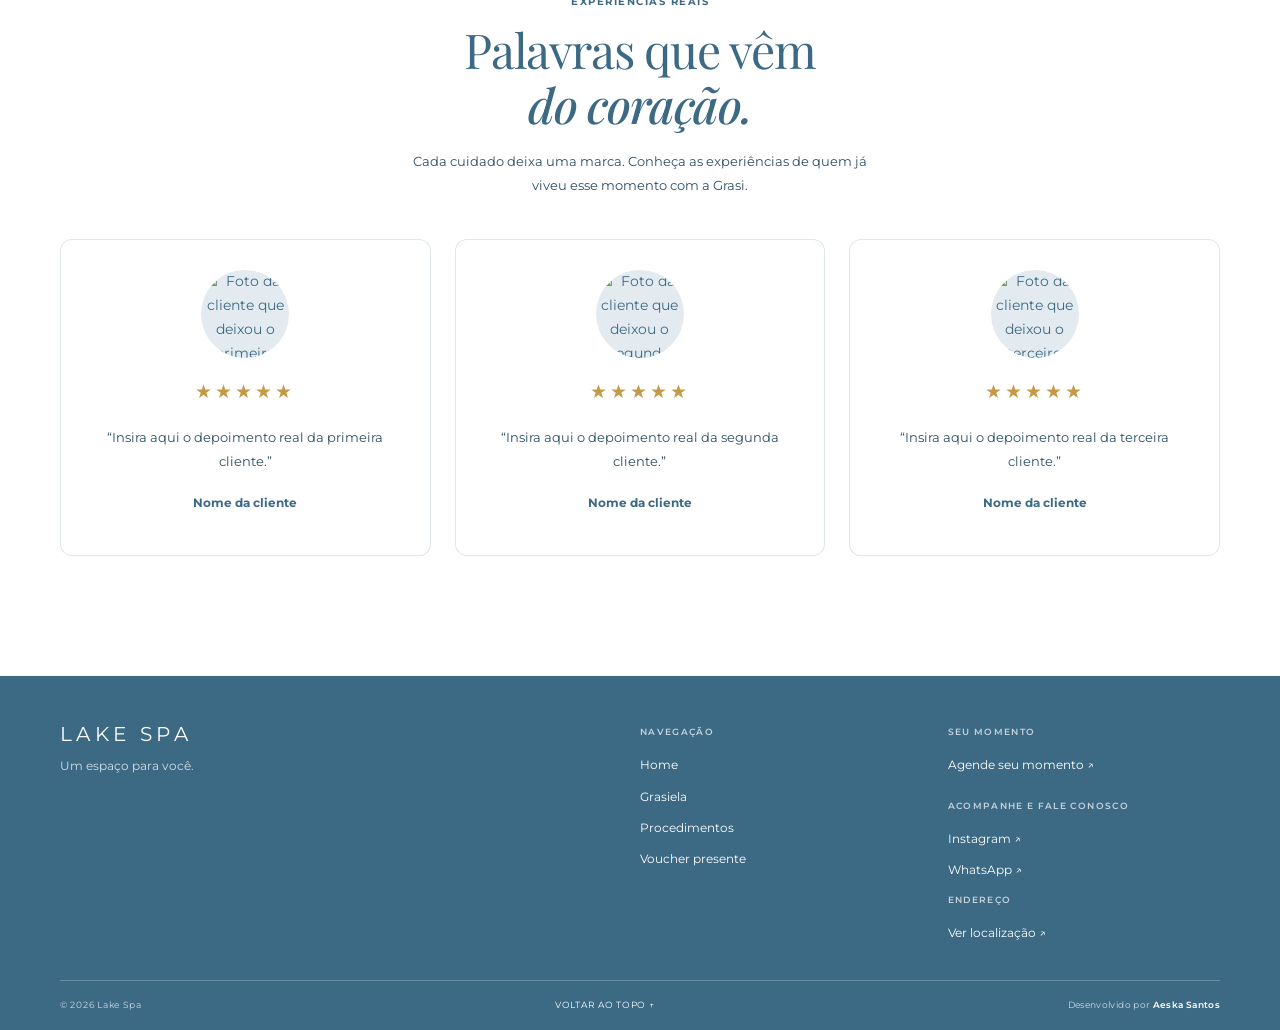
==== commit c885c3dc: "atualiazações" ====
--- a/grasi.html
+++ b/grasi.html
@@ -34,7 +34,7 @@
     <div class="header-inner">
 
       <a class="brand" href="index.html" aria-label="Lake Spa, início">
-        <img src="assets/imagens/icones/logo-redimensionada.png" alt="Logo Lake Spa">
+        <img src="assets/imagens/icones/logo-spa-removebg-preview.png" alt="Logo Lake Spa">
       </a>
 
       <button
--- a/css/style.css
+++ b/css/style.css
@@ -147,8 +147,8 @@
 
 .brand img {
   width: auto;
-  max-width: 180px;
-  max-height: 58px;
+  max-width: 10000px;
+  max-height: 130px;
   object-fit: contain;
 }
 
@@ -171,7 +171,7 @@
   justify-content: center;
   gap: clamp(22px, 3vw, 38px);
   margin-left: auto;
-  font-size: 11px;
+  font-size: 12px;
   font-weight: 500;
 }
 
@@ -218,7 +218,7 @@
   border: 0;
   border-radius: 0;
   background: transparent;
-  font-size: 11px;
+  font-size: 12px;
   font-weight: 500;
   white-space: nowrap;
 }
@@ -609,7 +609,7 @@
 .feature-studio-card {
   position: relative;
   display: flex;
-  width: calc(100% - 100px);
+  width: calc(140% - 140px);
   max-width: 1080px;
   min-height: 500px;
   align-items: center;
@@ -1441,10 +1441,18 @@
 
 .detail-copy {
   max-width: 520px;
+  position: relative;
+  isolation: isolate;
+  display: flex;
+  flex-direction: column;
+  justify-content: center;
+  
+
 }
 
 .detail-copy .eyebrow {
   color: white;
+  
 }
 
 .detail-copy h1 {
@@ -1453,7 +1461,8 @@
 }
 
 .detail-copy h1 em {
-  font-weight: 500;
+  font-weight: 5000px;
+  
 }
 
 .detail-copy > p:not(.eyebrow) {
@@ -1462,7 +1471,72 @@
   color: white;
   font-size: 13px;
   line-height: 1.85;
-}
+  
+}
+
+.detail-copy::before,
+.detail-copy::after {
+  position: absolute;
+  z-index: -1;
+  content: "";
+  background: currentColor;
+  opacity: 0.65;
+  transform: scale(0);
+  transition: none;
+  
+  
+}
+  .detail-copy::before {
+  top: -220px;
+  left: -100px;
+  width: 110%;
+  height: calc(100% + 499px);
+  border-top: 1.5px solid currentColor;
+  border-left: 1.5px solid currentColor;
+  border-radius: 28px 0 0 0;
+  background: none;
+  transform: scale(0);
+  transform-origin: top left;
+}
+
+.detail-copy::after {
+  content: none;
+
+}
+
+.detail-hero.lines-visible .detail-copy::before {
+  transform: scale(1);
+  transition: transform 1.2s ease;
+}
+
+
+
+/**
+.detail-copy::before {
+  top: -130px;
+  left: -20px;
+  width: 110%;
+  height: calc(100% + 499px);
+  border-top: 1.5px solid currentColor;
+  border-left: 1.5px solid currentColor;
+  border-radius: 28px 0 0 0;
+  background: none;
+  transform: scale(0);
+  transform-origin: top left;
+}
+
+.detail-copy::after {
+  content: none;
+
+}
+
+.detail-hero.lines-visible .detail-copy::before {
+  transform: scale(1);
+  transition: transform 1.2s ease;
+}
+*/
+
+
 
 .detail-photo {
   height: 580px;
@@ -2014,6 +2088,7 @@
 
 
 
+
 @media (min-width: 821px) {
 
 .feature.feature-studio {
@@ -2127,16 +2202,25 @@
   }
 
   .header-inner {
+    position: relative;
     width: calc(100% - 36px);
     gap: 12px;
   }
 
+  .brand {
+  position: absolute;
+  left: 50%;
+  transform: translateX(-50%);
+  align-items: center;
+}
+
   .brand-name {
     font-size: 19px;
   }
 
   .brand img {
-    max-height: 48px;
+    max-height: 115px;
+  
   }
 
   .menu-toggle {
@@ -2157,6 +2241,7 @@
     color: #fff;
     cursor: pointer;
     -webkit-tap-highlight-color: transparent;
+    margin-left: auto;
   }
 
   .menu-toggle span {
@@ -2581,12 +2666,54 @@
 
   .detail-copy {
     margin: auto;
-  }
+    top: -5px;
+  }
+
+  @media (max-width: 768px) {
+
+.detail-copy::before,
+.detail-copy::after {
+  position: absolute;
+  z-index: -1;
+  content: "";
+  background: currentColor;
+  opacity: 0.65;
+  transform: scale(0);
+  transition: none;
+  
+  
+}
+  .detail-copy::before {
+  top: -20px;
+  left: -20px;
+  width: 110%;
+  height: calc(100% + 499px);
+  border-top: 1.5px solid currentColor;
+  border-left: 1.5px solid currentColor;
+  border-radius: 28px 0 0 0;
+  background: none;
+  transform: scale(0);
+  transform-origin: top left;
+}
+
+.detail-copy::after {
+  content: none;
+
+}
+
+.detail-hero.lines-visible .detail-copy::before {
+  transform: scale(1);
+  transition: transform 1.2s ease;
+}
+
+
+}
 
   .detail-copy > p:not(.eyebrow) {
     margin-right: auto;
     margin-left: auto;
   }
+
 
   .detail-photo {
     height: clamp(260px, 66vw, 390px);
@@ -2658,6 +2785,7 @@
     margin-bottom: 0;
   }
 
+  
 
 /* Celulares pequenos */
 
